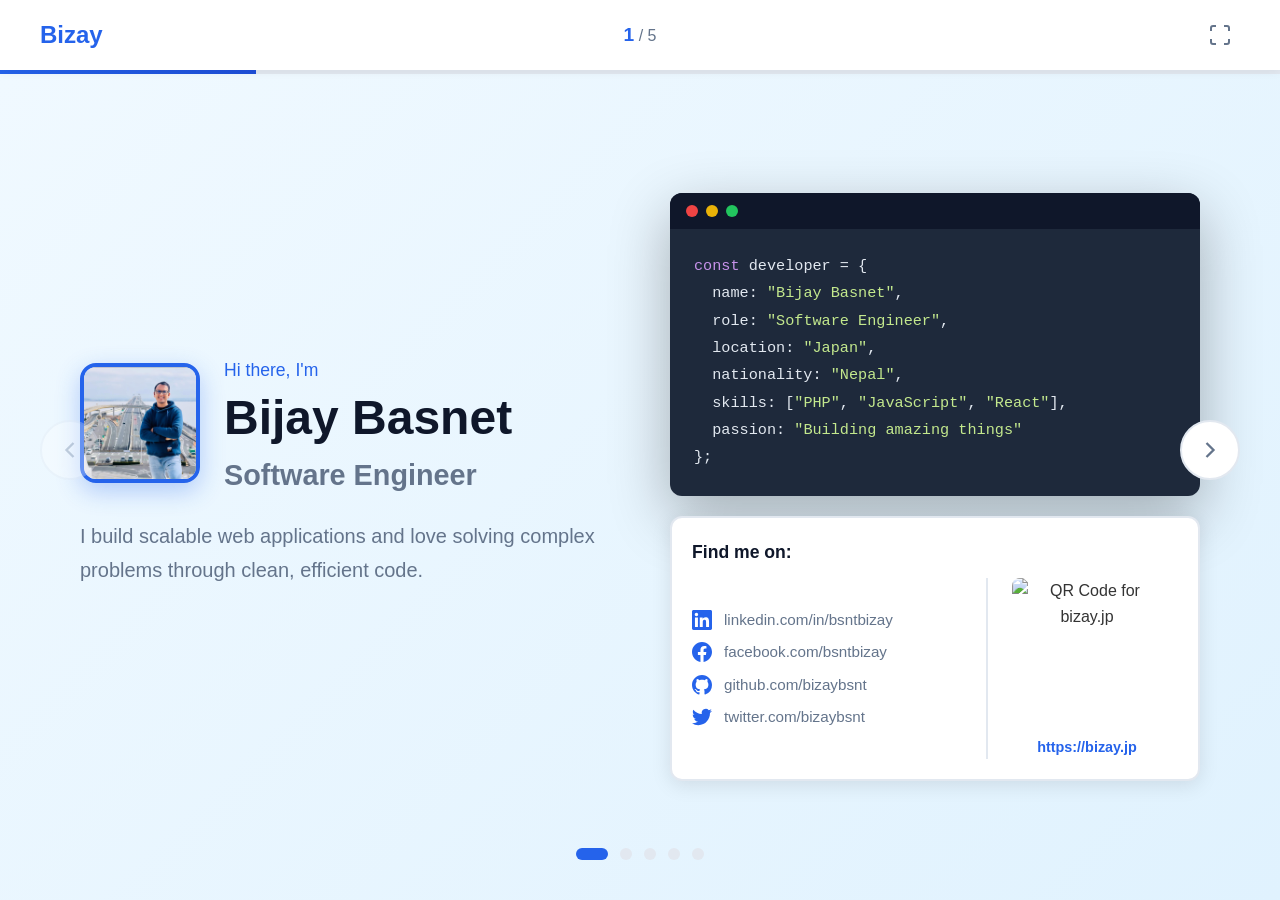
==== presentation/index.html @ 8e2ad5e4 "presentation template added" ====
<!DOCTYPE html>
<html lang="en">
<head>
    <meta charset="UTF-8">
    <meta name="viewport" content="width=device-width, initial-scale=1.0">
    <title>Presentation - Bijay Basnet</title>
    <link rel="stylesheet" href="css/style.css">
</head>
<body>
    <div id="particles-js"></div>
    <!-- Navigation Controls -->
    <nav class="presentation-nav">
        <div class="nav-left">
            <span class="logo">Bizay</span>
        </div>
        <div class="nav-center">
            <div class="slide-counter">
                <span class="current-slide">1</span> / <span class="total-slides">5</span>
            </div>
        </div>
        <div class="nav-right">
            <button class="fullscreen-btn" aria-label="Toggle Fullscreen">
                <svg viewBox="0 0 24 24" fill="none" stroke="currentColor" stroke-width="2">
                    <path d="M8 3H5a2 2 0 0 0-2 2v3m18 0V5a2 2 0 0 0-2-2h-3m0 18h3a2 2 0 0 0 2-2v-3M3 16v3a2 2 0 0 0 2 2h3"/>
                </svg>
            </button>
        </div>
    </nav>

    <!-- Progress Bar -->
    <div class="progress-bar">
        <div class="progress-fill"></div>
    </div>

    <!-- Slides Container -->
    <div class="slides-container">
        <!-- Slide 1 - Hero -->
        <section class="slide slide-hero active" data-slide="1">
            <div class="hero-slide-container">
                <div class="hero-text">
                    <div class="hero-content-wrapper">
                        <div class="profile-photo">
                            <img src="assets/profile.jpg" alt="Bijay Basnet" onerror="this.style.display='none'">
                        </div>
                        <div class="hero-text-content">
                            <p class="hello">Hi there, I'm</p>
                            <h1 class="name">Bijay Basnet</h1>
                            <h2 class="title">Software Engineer</h2>
                        </div>
                    </div>
                    <p class="description">
                        I build scalable web applications and love solving complex problems through clean, efficient code.
                    </p>
                </div>
                <div class="hero-visual">
                    <div class="code-window">
                        <div class="window-header">
                            <span class="dot red"></span>
                            <span class="dot yellow"></span>
                            <span class="dot green"></span>
                        </div>
                        <div class="code-content">
                            <pre><code><span class="keyword">const</span> developer = {
  name: <span class="string">"Bijay Basnet"</span>,
  role: <span class="string">"Software Engineer"</span>,
  location: <span class="string">"Japan"</span>,
  nationality: <span class="string">"Nepal"</span>,
  skills: [<span class="string">"PHP"</span>, <span class="string">"JavaScript"</span>, <span class="string">"React"</span>],
  passion: <span class="string">"Building amazing things"</span>
};</code></pre>
                        </div>
                    </div>
                    <div class="social-info">
                        <p class="social-info-label">Find me on:</p>
                        <div class="social-content">
                            <div class="social-urls">
                                <div class="social-url-item">
                                    <svg class="social-icon" viewBox="0 0 24 24" fill="currentColor">
                                        <path d="M20.447 20.452h-3.554v-5.569c0-1.328-.027-3.037-1.852-3.037-1.853 0-2.136 1.445-2.136 2.939v5.667H9.351V9h3.414v1.561h.046c.477-.9 1.637-1.85 3.37-1.85 3.601 0 4.267 2.37 4.267 5.455v6.286zM5.337 7.433c-1.144 0-2.063-.926-2.063-2.065 0-1.138.92-2.063 2.063-2.063 1.14 0 2.064.925 2.064 2.063 0 1.139-.925 2.065-2.064 2.065zm1.782 13.019H3.555V9h3.564v11.452zM22.225 0H1.771C.792 0 0 .774 0 1.729v20.542C0 23.227.792 24 1.771 24h20.451C23.2 24 24 23.227 24 22.271V1.729C24 .774 23.2 0 22.222 0h.003z"/>
                                    </svg>
                                    <span>linkedin.com/in/bsntbizay</span>
                                </div>
                                <div class="social-url-item">
                                    <svg class="social-icon" viewBox="0 0 24 24" fill="currentColor">
                                        <path d="M24 12.073c0-6.627-5.373-12-12-12s-12 5.373-12 12c0 5.99 4.388 10.954 10.125 11.854v-8.385H7.078v-3.47h3.047V9.43c0-3.007 1.792-4.669 4.533-4.669 1.312 0 2.686.235 2.686.235v2.953H15.83c-1.491 0-1.956.925-1.956 1.874v2.25h3.328l-.532 3.47h-2.796v8.385C19.612 23.027 24 18.062 24 12.073z"/>
                                    </svg>
                                    <span>facebook.com/bsntbizay</span>
                                </div>
                                <div class="social-url-item">
                                    <svg class="social-icon" viewBox="0 0 24 24" fill="currentColor">
                                        <path d="M12 0C5.37 0 0 5.37 0 12c0 5.31 3.435 9.795 8.205 11.385.6.105.825-.255.825-.57 0-.285-.015-1.23-.015-2.235-3.015.555-3.795-.735-4.035-1.41-.135-.345-.72-1.41-1.23-1.695-.42-.225-1.02-.78-.015-.795.945-.015 1.62.87 1.845 1.23 1.08 1.815 2.805 1.305 3.495.99.105-.78.42-1.305.765-1.605-2.67-.3-5.46-1.335-5.46-5.925 0-1.305.465-2.385 1.23-3.225-.12-.3-.54-1.53.12-3.18 0 0 1.005-.315 3.3 1.23.96-.27 1.98-.405 3-.405s2.04.135 3 .405c2.295-1.56 3.3-1.23 3.3-1.23.66 1.65.24 2.88.12 3.18.765.84 1.23 1.905 1.23 3.225 0 4.605-2.805 5.625-5.475 5.925.435.375.81 1.095.81 2.22 0 1.605-.015 2.895-.015 3.3 0 .315.225.69.825.57A12.02 12.02 0 0024 12c0-6.63-5.37-12-12-12z"/>
                                    </svg>
                                    <span>github.com/bizaybsnt</span>
                                </div>
                                <div class="social-url-item">
                                    <svg class="social-icon" viewBox="0 0 24 24" fill="currentColor">
                                        <path d="M23.953 4.57a10 10 0 01-2.825.775 4.958 4.958 0 002.163-2.723c-.951.555-2.005.959-3.127 1.184a4.92 4.92 0 00-8.384 4.482C7.69 8.095 4.067 6.13 1.64 3.162a4.822 4.822 0 00-.666 2.475c0 1.71.87 3.213 2.188 4.096a4.904 4.904 0 01-2.228-.616v.06a4.923 4.923 0 003.946 4.827 4.996 4.996 0 01-2.212.085 4.936 4.936 0 004.604 3.417 9.867 9.867 0 01-6.102 2.105c-.39 0-.779-.023-1.17-.067a13.995 13.995 0 007.557 2.209c9.053 0 13.998-7.496 13.998-13.985 0-.21 0-.42-.015-.63A9.935 9.935 0 0024 4.59z"/>
                                    </svg>
                                    <span>twitter.com/bizaybsnt</span>
                                </div>
                            </div>
                            <div class="qr-section">
                                <div class="qr-code">
                                    <img src="https://api.qrserver.com/v1/create-qr-code/?size=150x150&data=https://bizay.jp" alt="QR Code for bizay.jp">
                                </div>
                                <p class="qr-label">https://bizay.jp</p>
                            </div>
                        </div>
                    </div>
                </div>
            </div>
        </section>

        <!-- Slide 2 -->
        <section class="slide" data-slide="2">
            <div class="slide-content">
                <div class="slide-header">
                    <h2 class="slide-title">About Me</h2>
                    <p class="slide-subtitle">Professional Background</p>
                </div>
                <div class="slide-body">
                    <div class="two-column">
                        <div class="column">
                            <h3>Experience</h3>
                            <ul class="styled-list">
                                <li>Software Engineer at Rakuten, Tokyo</li>
                                <li>Previously at Ritaworks, Japan</li>
                                <li>Started career at YoungInnovations, Nepal</li>
                            </ul>
                        </div>
                        <div class="column">
                            <h3>Expertise</h3>
                            <ul class="styled-list">
                                <li>Full-stack Web Development</li>
                                <li>Modern JavaScript & TypeScript</li>
                                <li>React, Next.js, Vue.js</li>
                                <li>PHP, Laravel, Node.js</li>
                            </ul>
                        </div>
                    </div>
                </div>
            </div>
        </section>

        <!-- Slide 3 -->
        <section class="slide" data-slide="3">
            <div class="slide-content">
                <div class="slide-header">
                    <h2 class="slide-title">Technical Skills</h2>
                    <p class="slide-subtitle">Technologies & Tools</p>
                </div>
                <div class="slide-body">
                    <div class="skills-showcase">
                        <div class="skill-group">
                            <h4>Frontend</h4>
                            <div class="tag-group">
                                <span class="tag">JavaScript</span>
                                <span class="tag">TypeScript</span>
                                <span class="tag">React</span>
                                <span class="tag">Vue.js</span>
                                <span class="tag">Next.js</span>
                            </div>
                        </div>
                        <div class="skill-group">
                            <h4>Backend</h4>
                            <div class="tag-group">
                                <span class="tag">PHP</span>
                                <span class="tag">Laravel</span>
                                <span class="tag">Node.js</span>
                                <span class="tag">Express</span>
                            </div>
                        </div>
                        <div class="skill-group">
                            <h4>Database & Tools</h4>
                            <div class="tag-group">
                                <span class="tag">PostgreSQL</span>
                                <span class="tag">MongoDB</span>
                                <span class="tag">Redis</span>
                                <span class="tag">Docker</span>
                                <span class="tag">AWS</span>
                            </div>
                        </div>
                    </div>
                </div>
            </div>
        </section>

        <!-- Slide 4 -->
        <section class="slide" data-slide="4">
            <div class="slide-content">
                <div class="slide-header">
                    <h2 class="slide-title">Key Projects</h2>
                    <p class="slide-subtitle">Notable Work & Achievements</p>
                </div>
                <div class="slide-body">
                    <div class="project-cards">
                        <div class="project-card">
                            <div class="project-icon">💼</div>
                            <h3>Enterprise Solutions</h3>
                            <p>Built scalable web applications for enterprise clients at Rakuten</p>
                        </div>
                        <div class="project-card">
                            <div class="project-icon">🌐</div>
                            <h3>Web Development</h3>
                            <p>Developed modern, responsive websites using latest technologies</p>
                        </div>
                        <div class="project-card">
                            <div class="project-icon">⚡</div>
                            <h3>Performance Optimization</h3>
                            <p>Improved application performance and user experience</p>
                        </div>
                    </div>
                </div>
            </div>
        </section>

        <!-- Slide 5 -->
        <section class="slide" data-slide="5">
            <div class="slide-content">
                <div class="slide-header">
                    <h2 class="slide-title">Thank You!</h2>
                    <p class="slide-subtitle">Connect with me</p>
                </div>
                <div class="slide-body">
                    <div class="final-contact">
                        <div class="final-qr-container">
                            <div class="final-qr-code">
                                <img src="https://api.qrserver.com/v1/create-qr-code/?size=200x200&data=https://bizay.jp" alt="QR Code for bizay.jp">
                            </div>
                            <p class="final-website-url">https://bizay.jp</p>
                        </div>
                    </div>
                </div>
            </div>
        </section>
    </div>

    <!-- Navigation Buttons -->
    <button class="nav-button prev-button" aria-label="Previous Slide">
        <svg viewBox="0 0 24 24" fill="none" stroke="currentColor" stroke-width="2">
            <path d="M15 18l-6-6 6-6"/>
        </svg>
    </button>
    <button class="nav-button next-button" aria-label="Next Slide">
        <svg viewBox="0 0 24 24" fill="none" stroke="currentColor" stroke-width="2">
            <path d="M9 18l6-6-6-6"/>
        </svg>
    </button>

    <!-- Slide Indicators -->
    <div class="slide-indicators">
        <button class="indicator active" data-slide="1"></button>
        <button class="indicator" data-slide="2"></button>
        <button class="indicator" data-slide="3"></button>
        <button class="indicator" data-slide="4"></button>
        <button class="indicator" data-slide="5"></button>
    </div>

    <script src="https://cdn.jsdelivr.net/npm/particles.js@2.0.0/particles.min.js"></script>
    <script src="js/presentation.js"></script>
</body>
</html>
---- presentation/css/style.css ----
* {
    margin: 0;
    padding: 0;
    box-sizing: border-box;
}

:root {
    --primary-color: #2563eb;
    --primary-dark: #1d4ed8;
    --secondary-color: #0f172a;
    --text-color: #333;
    --text-light: #64748b;
    --bg-light: #f8fafc;
    --border-color: #e2e8f0;
    --success-color: #22c55e;
    --danger-color: #ef4444;
}

body {
    font-family: 'Inter', -apple-system, BlinkMacSystemFont, 'Segoe UI', Roboto, sans-serif;
    line-height: 1.6;
    color: var(--text-color);
    background: #ffffff;
    overflow: hidden;
    position: relative;
}

#particles-js {
    position: fixed;
    width: 100%;
    height: 100%;
    top: 0;
    left: 0;
    z-index: 0;
    opacity: 0;
    transition: opacity 0.5s ease;
}

#particles-js.active {
    opacity: 0.7;
}

/* Navigation */
.presentation-nav {
    position: fixed;
    top: 0;
    left: 0;
    right: 0;
    height: 70px;
    background: rgba(255, 255, 255, 0.95);
    backdrop-filter: blur(10px);
    box-shadow: 0 2px 10px rgba(0, 0, 0, 0.05);
    z-index: 1000;
    display: flex;
    justify-content: space-between;
    align-items: center;
    padding: 0 40px;
}

.nav-left .logo {
    font-size: 1.5rem;
    font-weight: 700;
    color: var(--primary-color);
}

.nav-center {
    position: absolute;
    left: 50%;
    transform: translateX(-50%);
}

.slide-counter {
    font-size: 1rem;
    color: var(--text-light);
    font-weight: 500;
}

.current-slide {
    color: var(--primary-color);
    font-weight: 700;
    font-size: 1.2rem;
}

.nav-right {
    display: flex;
    gap: 16px;
}

.fullscreen-btn {
    background: none;
    border: none;
    color: var(--text-light);
    cursor: pointer;
    padding: 8px;
    border-radius: 6px;
    transition: all 0.3s ease;
    display: flex;
    align-items: center;
    justify-content: center;
}

.fullscreen-btn svg {
    width: 24px;
    height: 24px;
}

.fullscreen-btn:hover {
    background: var(--bg-light);
    color: var(--primary-color);
}

/* Progress Bar */
.progress-bar {
    position: fixed;
    top: 70px;
    left: 0;
    right: 0;
    height: 4px;
    background: var(--border-color);
    z-index: 999;
}

.progress-fill {
    height: 100%;
    background: linear-gradient(90deg, var(--primary-color), var(--primary-dark));
    width: 20%;
    transition: width 0.5s ease;
}

/* Slides Container */
.slides-container {
    position: relative;
    height: 100vh;
    padding-top: 74px;
}

.slide {
    position: absolute;
    top: 74px;
    left: 0;
    right: 0;
    bottom: 0;
    width: 100%;
    height: calc(100vh - 74px);
    opacity: 0;
    visibility: hidden;
    transition: opacity 0.5s ease, transform 0.5s ease;
    transform: translateX(100px);
    display: flex;
    align-items: center;
    justify-content: center;
    padding: 40px;
}

.slide.active {
    opacity: 1;
    visibility: visible;
    transform: translateX(0);
}

.slide.prev {
    transform: translateX(-100px);
}

.slide-content {
    max-width: 1000px;
    width: 100%;
}

.slide-header {
    text-align: center;
    margin-bottom: 60px;
}

.slide-title {
    font-size: 3.5rem;
    font-weight: 800;
    color: var(--secondary-color);
    margin-bottom: 16px;
    line-height: 1.2;
}

.slide-subtitle {
    font-size: 1.5rem;
    color: var(--text-light);
    font-weight: 500;
}

.slide-body {
    animation: slideIn 0.6s ease 0.2s both;
}

@keyframes slideIn {
    from {
        opacity: 0;
        transform: translateY(30px);
    }
    to {
        opacity: 1;
        transform: translateY(0);
    }
}

/* Slide 1 - Hero Section */
.slide-hero {
    background: linear-gradient(135deg, #f0f9ff 0%, #e0f2fe 100%);
    padding: 0 !important;
}

.hero-slide-container {
    max-width: 1200px;
    width: 100%;
    margin: 0 auto;
    padding: 0 40px;
    display: grid;
    grid-template-columns: 1fr 1fr;
    gap: 60px;
    align-items: center;
    min-height: calc(100vh - 74px);
}

.hero-content-wrapper {
    display: flex;
    align-items: center;
    gap: 24px;
    margin-bottom: 20px;
}

.profile-photo {
    flex-shrink: 0;
}

.profile-photo img {
    width: 120px;
    height: 120px;
    border-radius: 16px;
    object-fit: cover;
    border: 4px solid var(--primary-color);
    box-shadow: 0 8px 24px rgba(37, 99, 235, 0.3);
}

.hero-text-content {
    flex: 1;
}

.hello {
    font-size: 1.1rem;
    color: var(--primary-color);
    font-weight: 500;
    margin-bottom: 8px;
}

.name {
    font-size: 3rem;
    font-weight: 800;
    color: var(--secondary-color);
    margin-bottom: 8px;
    line-height: 1.1;
    white-space: nowrap;
}

.title {
    font-size: 1.8rem;
    font-weight: 700;
    color: var(--text-light);
    margin-bottom: 0;
}

.description {
    font-size: 1.25rem;
    color: var(--text-light);
    margin-bottom: 32px;
    line-height: 1.7;
}

.hero-visual .social-info {
    background: white;
    border-radius: 12px;
    padding: 20px;
    box-shadow: 0 4px 20px rgba(0, 0, 0, 0.1);
    border: 2px solid var(--border-color);
}

.social-info-label {
    font-size: 1.1rem;
    color: var(--secondary-color);
    font-weight: 600;
    margin-bottom: 12px;
}

.social-content {
    display: flex;
    align-items: center;
    gap: 4px;
}

.social-urls {
    display: flex;
    flex-direction: column;
    gap: 8px;
    flex: 1;
}

.social-url-item {
    display: flex;
    align-items: center;
    gap: 12px;
    font-size: 0.95rem;
    color: var(--text-light);
    font-weight: 500;
}

.social-icon {
    width: 20px;
    height: 20px;
    color: var(--primary-color);
    flex-shrink: 0;
}

.hero-visual {
    display: flex;
    flex-direction: column;
    gap: 20px;
}

/* Code Window */
.code-window {
    background: #1e293b;
    border-radius: 12px;
    overflow: hidden;
    box-shadow: 0 20px 60px rgba(0, 0, 0, 0.3);
}

.window-header {
    background: #0f172a;
    padding: 12px 16px;
    display: flex;
    gap: 8px;
}

.dot {
    width: 12px;
    height: 12px;
    border-radius: 50%;
}

.dot.red { background: #ef4444; }
.dot.yellow { background: #eab308; }
.dot.green { background: #22c55e; }

.code-content {
    padding: 24px;
    font-family: 'Monaco', 'Courier New', monospace;
    font-size: 0.95rem;
    line-height: 1.8;
    color: #e2e8f0;
}

.code-content .keyword {
    color: #c792ea;
}

.code-content .string {
    color: #c3e88d;
}

/* QR Code Section inside Social Info */
.qr-section {
    text-align: center;
    padding-left: 8px;
    border-left: 2px solid var(--border-color);
}

.qr-code {
    margin-left: 16px;
    margin-right: 16px;
    display: flex;
    justify-content: center;
    margin-bottom: 8px;
}

.qr-code img {
    width: 150px;
    height: 150px;
    border-radius: 8px;
}

.qr-label {
    font-size: 0.9rem;
    color: var(--primary-color);
    font-weight: 700;
}

/* Old Intro Styles (keeping for backward compatibility) */
.intro-content {
    text-align: center;
}

.profile-circle {
    width: 150px;
    height: 150px;
    border-radius: 50%;
    background: linear-gradient(135deg, #eff6ff 0%, #dbeafe 100%);
    display: flex;
    align-items: center;
    justify-content: center;
    margin: 0 auto 40px;
    border: 4px solid var(--primary-color);
    box-shadow: 0 10px 30px rgba(37, 99, 235, 0.2);
}

.profile-icon {
    font-size: 4rem;
}

.intro-text {
    font-size: 1.25rem;
    color: var(--text-light);
    max-width: 600px;
    margin: 0 auto;
}

/* Slide 2 - Two Column */
.two-column {
    display: grid;
    grid-template-columns: 1fr 1fr;
    gap: 60px;
}

.column h3 {
    font-size: 1.8rem;
    color: var(--secondary-color);
    margin-bottom: 24px;
    font-weight: 700;
}

.styled-list {
    list-style: none;
}

.styled-list li {
    font-size: 1.1rem;
    color: var(--text-light);
    margin-bottom: 16px;
    padding-left: 32px;
    position: relative;
}

.styled-list li::before {
    content: "→";
    position: absolute;
    left: 0;
    color: var(--primary-color);
    font-weight: 700;
    font-size: 1.3rem;
}

/* Slide 3 - Skills */
.skills-showcase {
    display: flex;
    flex-direction: column;
    gap: 40px;
}

.skill-group h4 {
    font-size: 1.4rem;
    color: var(--secondary-color);
    margin-bottom: 16px;
    font-weight: 700;
}

.tag-group {
    display: flex;
    flex-wrap: wrap;
    gap: 12px;
}

.tag {
    background: white;
    color: var(--text-color);
    padding: 12px 24px;
    border-radius: 8px;
    font-size: 1rem;
    font-weight: 600;
    border: 2px solid var(--border-color);
    transition: all 0.3s ease;
}

.tag:hover {
    border-color: var(--primary-color);
    color: var(--primary-color);
    transform: translateY(-2px);
    box-shadow: 0 4px 12px rgba(37, 99, 235, 0.2);
}

/* Slide 4 - Projects */
.project-cards {
    display: grid;
    grid-template-columns: repeat(3, 1fr);
    gap: 32px;
}

.project-card {
    background: white;
    border: 2px solid var(--border-color);
    border-radius: 16px;
    padding: 32px;
    text-align: center;
    transition: all 0.3s ease;
}

.project-card:hover {
    border-color: var(--primary-color);
    transform: translateY(-8px);
    box-shadow: 0 12px 40px rgba(37, 99, 235, 0.15);
}

.project-icon {
    font-size: 3rem;
    margin-bottom: 20px;
}

.project-card h3 {
    font-size: 1.4rem;
    color: var(--secondary-color);
    margin-bottom: 12px;
    font-weight: 700;
}

.project-card p {
    font-size: 1rem;
    color: var(--text-light);
    line-height: 1.6;
}

/* Slide 5 - Final Contact */
.final-contact {
    text-align: center;
    display: flex;
    justify-content: center;
    align-items: center;
}

.final-qr-container {
    display: flex;
    flex-direction: column;
    align-items: center;
    gap: 24px;
}

.final-qr-code {
    background: white;
    padding: 24px;
    border-radius: 16px;
    box-shadow: 0 8px 32px rgba(0, 0, 0, 0.12);
    border: 3px solid var(--primary-color);
}

.final-qr-code img {
    width: 200px;
    height: 200px;
    display: block;
    border-radius: 8px;
}

.final-website-url {
    font-size: 2rem;
    color: var(--primary-color);
    font-weight: 700;
    letter-spacing: 0.5px;
}

/* Navigation Buttons */
.nav-button {
    position: fixed;
    top: 50%;
    transform: translateY(-50%);
    width: 60px;
    height: 60px;
    background: white;
    border: 2px solid var(--border-color);
    border-radius: 50%;
    color: var(--text-light);
    cursor: pointer;
    display: flex;
    align-items: center;
    justify-content: center;
    transition: all 0.3s ease;
    z-index: 100;
}

.nav-button:hover {
    background: var(--primary-color);
    color: white;
    border-color: var(--primary-color);
    transform: translateY(-50%) scale(1.1);
    box-shadow: 0 8px 20px rgba(37, 99, 235, 0.3);
}

.nav-button:active {
    transform: translateY(-50%) scale(0.95);
}

.nav-button svg {
    width: 28px;
    height: 28px;
}

.prev-button {
    left: 40px;
}

.next-button {
    right: 40px;
}

.nav-button:disabled {
    opacity: 0.3;
    cursor: not-allowed;
    pointer-events: none;
}

/* Slide Indicators */
.slide-indicators {
    position: fixed;
    bottom: 40px;
    left: 50%;
    transform: translateX(-50%);
    display: flex;
    gap: 12px;
    z-index: 100;
}

.indicator {
    width: 12px;
    height: 12px;
    border-radius: 50%;
    background: var(--border-color);
    border: none;
    cursor: pointer;
    transition: all 0.3s ease;
    padding: 0;
}

.indicator:hover {
    background: var(--text-light);
    transform: scale(1.2);
}

.indicator.active {
    background: var(--primary-color);
    width: 32px;
    border-radius: 6px;
}

/* Responsive Design */
@media (max-width: 1024px) {
    .hero-slide-container {
        grid-template-columns: 1fr;
        gap: 40px;
        padding: 40px 20px;
    }

    .hero-visual {
        order: -1;
    }

    .name {
        font-size: 2.5rem;
    }

    .title {
        font-size: 1.5rem;
    }
}

@media (max-width: 768px) {
    .presentation-nav {
        padding: 0 20px;
    }

    .slide {
        padding: 20px;
    }

    .slide-title {
        font-size: 2.5rem;
    }

    .slide-subtitle {
        font-size: 1.2rem;
    }

    .hero-slide-container {
        padding: 20px;
    }

    .hero-content-wrapper {
        flex-direction: column;
        text-align: center;
        gap: 16px;
    }

    .profile-photo img {
        width: 100px;
        height: 100px;
    }

    .name {
        font-size: 2.2rem;
    }

    .title {
        font-size: 1.4rem;
    }

    .description {
        font-size: 1.1rem;
    }

    .hero-visual .social-info {
        padding: 16px;
    }

    .social-content {
        flex-direction: column;
        justify-content: flex-start;
        gap: 16px;
    }

    .social-urls {
        gap: 8px;
    }

    .social-url-item {
        font-size: 0.85rem;
    }

    .social-icon {
        width: 18px;
        height: 18px;
    }

    .code-content {
        font-size: 0.8rem;
        padding: 16px;
    }

    .qr-section {
        border-left: none;
        border-top: 2px solid var(--border-color);
        padding-left: 0;
        padding-top: 16px;
        margin-left: 0;
    }

    .qr-code img {
        width: 120px;
        height: 120px;
    }

    .two-column {
        grid-template-columns: 1fr;
        gap: 40px;
    }

    .project-cards {
        grid-template-columns: 1fr;
        gap: 24px;
    }

    .nav-button {
        width: 50px;
        height: 50px;
    }

    .prev-button {
        left: 20px;
    }

    .next-button {
        right: 20px;
    }

    .slide-indicators {
        bottom: 20px;
    }

    .final-qr-code {
        padding: 20px;
    }

    .final-qr-code img {
        width: 160px;
        height: 160px;
    }

    .final-website-url {
        font-size: 1.5rem;
    }

    .tag-group {
        justify-content: center;
    }
}

@media (max-width: 480px) {
    .slide-title {
        font-size: 2rem;
    }

    .slide-subtitle {
        font-size: 1rem;
    }

    .profile-circle {
        width: 120px;
        height: 120px;
    }

    .profile-icon {
        font-size: 3rem;
    }

    .styled-list li {
        font-size: 1rem;
    }

    .project-card {
        padding: 24px;
    }

    .final-qr-code {
        padding: 16px;
    }

    .final-qr-code img {
        width: 140px;
        height: 140px;
    }

    .final-website-url {
        font-size: 1.2rem;
    }

    .hero-visual .social-info {
        padding: 12px;
    }

    .social-content {
        flex-direction: column;
        justify-content: flex-start;
    }

    .social-url-item {
        font-size: 0.75rem;
    }

    .social-icon {
        width: 16px;
        height: 16px;
    }

    .qr-section {
        border-left: none;
        border-top: 2px solid var(--border-color);
        padding-left: 0;
        padding-top: 12px;
        margin-left: 0;
    }

    .qr-code img {
        width: 100px;
        height: 100px;
    }

    .qr-label {
        font-size: 0.75rem;
    }
}
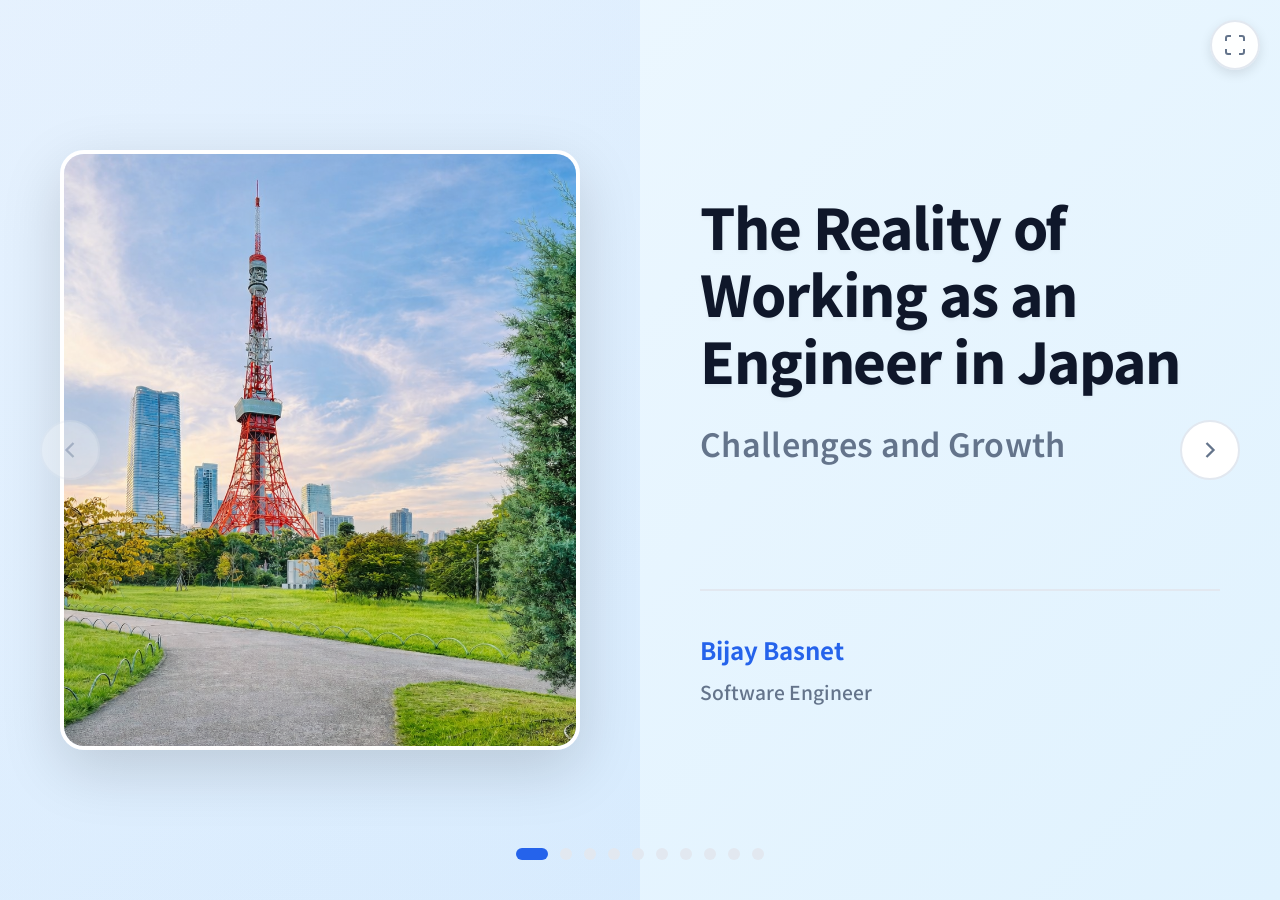
==== commit 48ca5299: "WIP" ====
--- a/presentation/index.html
+++ b/presentation/index.html
@@ -1,262 +1,639 @@
 <!DOCTYPE html>
 <html lang="en">
+
 <head>
     <meta charset="UTF-8">
     <meta name="viewport" content="width=device-width, initial-scale=1.0">
     <title>Presentation - Bijay Basnet</title>
+    <link rel="preconnect" href="https://fonts.googleapis.com">
+    <link rel="preconnect" href="https://fonts.gstatic.com" crossorigin>
+    <link href="https://fonts.googleapis.com/css2?family=Noto+Sans+JP:wght@400;500;700;800&display=swap"
+        rel="stylesheet">
     <link rel="stylesheet" href="css/style.css">
 </head>
+
 <body>
-    <div id="particles-js"></div>
-    <!-- Navigation Controls -->
-    <nav class="presentation-nav">
-        <div class="nav-left">
-            <span class="logo">Bizay</span>
-        </div>
-        <div class="nav-center">
-            <div class="slide-counter">
-                <span class="current-slide">1</span> / <span class="total-slides">5</span>
-            </div>
-        </div>
-        <div class="nav-right">
-            <button class="fullscreen-btn" aria-label="Toggle Fullscreen">
-                <svg viewBox="0 0 24 24" fill="none" stroke="currentColor" stroke-width="2">
-                    <path d="M8 3H5a2 2 0 0 0-2 2v3m18 0V5a2 2 0 0 0-2-2h-3m0 18h3a2 2 0 0 0 2-2v-3M3 16v3a2 2 0 0 0 2 2h3"/>
-                </svg>
-            </button>
-        </div>
-    </nav>
-
-    <!-- Progress Bar -->
-    <div class="progress-bar">
-        <div class="progress-fill"></div>
-    </div>
-
-    <!-- Slides Container -->
-    <div class="slides-container">
-        <!-- Slide 1 - Hero -->
-        <section class="slide slide-hero active" data-slide="1">
-            <div class="hero-slide-container">
-                <div class="hero-text">
-                    <div class="hero-content-wrapper">
-                        <div class="profile-photo">
-                            <img src="assets/profile.jpg" alt="Bijay Basnet" onerror="this.style.display='none'">
-                        </div>
-                        <div class="hero-text-content">
-                            <p class="hello">Hi there, I'm</p>
-                            <h1 class="name">Bijay Basnet</h1>
-                            <h2 class="title">Software Engineer</h2>
-                        </div>
-                    </div>
-                    <p class="description">
-                        I build scalable web applications and love solving complex problems through clean, efficient code.
-                    </p>
-                </div>
-                <div class="hero-visual">
-                    <div class="code-window">
-                        <div class="window-header">
-                            <span class="dot red"></span>
-                            <span class="dot yellow"></span>
-                            <span class="dot green"></span>
-                        </div>
-                        <div class="code-content">
-                            <pre><code><span class="keyword">const</span> developer = {
+    <div class="presentation-frame">
+        <!-- Japanese Pattern Background -->
+        <svg width="0" height="0" style="position: absolute;">
+            <defs>
+                <pattern id="seigaiha" patternUnits="userSpaceOnUse" width="100" height="50">
+                    <path d="M0 50 Q 25 25, 50 50 T 100 50" fill="none" stroke="rgba(37, 99, 235, 0.08)"
+                        stroke-width="1.5" />
+                    <path d="M0 50 Q 25 35, 50 50 T 100 50" fill="none" stroke="rgba(37, 99, 235, 0.06)"
+                        stroke-width="1" />
+                    <path d="M-25 50 Q 0 25, 25 50 T 75 50" fill="none" stroke="rgba(37, 99, 235, 0.08)"
+                        stroke-width="1.5" />
+                    <path d="M-25 50 Q 0 35, 25 50 T 75 50" fill="none" stroke="rgba(37, 99, 235, 0.06)"
+                        stroke-width="1" />
+                    <path d="M25 50 Q 50 25, 75 50 T 125 50" fill="none" stroke="rgba(37, 99, 235, 0.08)"
+                        stroke-width="1.5" />
+                    <path d="M25 50 Q 50 35, 75 50 T 125 50" fill="none" stroke="rgba(37, 99, 235, 0.06)"
+                        stroke-width="1" />
+                </pattern>
+            </defs>
+        </svg>
+        <div class="japanese-pattern-overlay"></div>
+
+        <div id="particles-js"></div>
+
+        <!-- Fullscreen Button -->
+        <button class="fullscreen-btn" aria-label="Toggle Fullscreen">
+            <svg viewBox="0 0 24 24" fill="none" stroke="currentColor" stroke-width="2">
+                <path
+                    d="M8 3H5a2 2 0 0 0-2 2v3m18 0V5a2 2 0 0 0-2-2h-3m0 18h3a2 2 0 0 0 2-2v-3M3 16v3a2 2 0 0 0 2 2h3" />
+            </svg>
+        </button>
+
+        <!-- Slides Container -->
+        <div class="slides-container">
+            <!-- Slide 1 - Title -->
+            <section class="slide slide-title-page active" data-slide="1">
+                <div class="title-split-layout">
+                    <div class="title-image-side">
+                        <div class="title-image-container">
+                            <img src="assets/hero.jpg" alt="Bijay Basnet">
+                        </div>
+                    </div>
+                    <div class="title-content-side">
+                        <h1 class="presentation-title">The Reality of Working as an Engineer in Japan</h1>
+                        <p class="presentation-subtitle">Challenges and Growth</p>
+                        <div class="presenter-info">
+                            <p class="presenter-name">Bijay Basnet</p>
+                            <p class="presenter-role">Software Engineer</p>
+                        </div>
+                    </div>
+                </div>
+            </section>
+
+            <!-- Slide 2 - About Me -->
+            <section class="slide slide-hero" data-slide="2">
+                <div class="hero-slide-container">
+                    <div class="hero-text">
+                        <div class="hero-content-wrapper">
+                            <div class="profile-photo">
+                                <img src="assets/profile.jpg" alt="Bijay Basnet" onerror="this.style.display='none'">
+                            </div>
+                            <div class="hero-text-content">
+                                <p class="hello">Hi there, I'm</p>
+                                <h1 class="name">Bijay Basnet</h1>
+                                <h2 class="title">Software Engineer</h2>
+                            </div>
+                        </div>
+                        <p class="description">
+                            Currently working as an Application Engineer at Rakuten Group Inc., Tokyo. I build scalable
+                            web applications and love solving complex problems through clean, efficient code.
+                        </p>
+                    </div>
+                    <div class="hero-visual">
+                        <div class="code-window">
+                            <div class="window-header">
+                                <span class="dot red"></span>
+                                <span class="dot yellow"></span>
+                                <span class="dot green"></span>
+                            </div>
+                            <div class="code-content">
+                                <pre><code><span class="keyword">const</span> developer = {
   name: <span class="string">"Bijay Basnet"</span>,
   role: <span class="string">"Software Engineer"</span>,
+  company: <span class="string">"Rakuten Group Inc."</span>,
   location: <span class="string">"Japan"</span>,
   nationality: <span class="string">"Nepal"</span>,
   skills: [<span class="string">"PHP"</span>, <span class="string">"JavaScript"</span>, <span class="string">"React"</span>],
   passion: <span class="string">"Building amazing things"</span>
 };</code></pre>
-                        </div>
-                    </div>
-                    <div class="social-info">
-                        <p class="social-info-label">Find me on:</p>
-                        <div class="social-content">
-                            <div class="social-urls">
-                                <div class="social-url-item">
-                                    <svg class="social-icon" viewBox="0 0 24 24" fill="currentColor">
-                                        <path d="M20.447 20.452h-3.554v-5.569c0-1.328-.027-3.037-1.852-3.037-1.853 0-2.136 1.445-2.136 2.939v5.667H9.351V9h3.414v1.561h.046c.477-.9 1.637-1.85 3.37-1.85 3.601 0 4.267 2.37 4.267 5.455v6.286zM5.337 7.433c-1.144 0-2.063-.926-2.063-2.065 0-1.138.92-2.063 2.063-2.063 1.14 0 2.064.925 2.064 2.063 0 1.139-.925 2.065-2.064 2.065zm1.782 13.019H3.555V9h3.564v11.452zM22.225 0H1.771C.792 0 0 .774 0 1.729v20.542C0 23.227.792 24 1.771 24h20.451C23.2 24 24 23.227 24 22.271V1.729C24 .774 23.2 0 22.222 0h.003z"/>
-                                    </svg>
-                                    <span>linkedin.com/in/bsntbizay</span>
-                                </div>
-                                <div class="social-url-item">
-                                    <svg class="social-icon" viewBox="0 0 24 24" fill="currentColor">
-                                        <path d="M24 12.073c0-6.627-5.373-12-12-12s-12 5.373-12 12c0 5.99 4.388 10.954 10.125 11.854v-8.385H7.078v-3.47h3.047V9.43c0-3.007 1.792-4.669 4.533-4.669 1.312 0 2.686.235 2.686.235v2.953H15.83c-1.491 0-1.956.925-1.956 1.874v2.25h3.328l-.532 3.47h-2.796v8.385C19.612 23.027 24 18.062 24 12.073z"/>
-                                    </svg>
-                                    <span>facebook.com/bsntbizay</span>
-                                </div>
-                                <div class="social-url-item">
-                                    <svg class="social-icon" viewBox="0 0 24 24" fill="currentColor">
-                                        <path d="M12 0C5.37 0 0 5.37 0 12c0 5.31 3.435 9.795 8.205 11.385.6.105.825-.255.825-.57 0-.285-.015-1.23-.015-2.235-3.015.555-3.795-.735-4.035-1.41-.135-.345-.72-1.41-1.23-1.695-.42-.225-1.02-.78-.015-.795.945-.015 1.62.87 1.845 1.23 1.08 1.815 2.805 1.305 3.495.99.105-.78.42-1.305.765-1.605-2.67-.3-5.46-1.335-5.46-5.925 0-1.305.465-2.385 1.23-3.225-.12-.3-.54-1.53.12-3.18 0 0 1.005-.315 3.3 1.23.96-.27 1.98-.405 3-.405s2.04.135 3 .405c2.295-1.56 3.3-1.23 3.3-1.23.66 1.65.24 2.88.12 3.18.765.84 1.23 1.905 1.23 3.225 0 4.605-2.805 5.625-5.475 5.925.435.375.81 1.095.81 2.22 0 1.605-.015 2.895-.015 3.3 0 .315.225.69.825.57A12.02 12.02 0 0024 12c0-6.63-5.37-12-12-12z"/>
-                                    </svg>
-                                    <span>github.com/bizaybsnt</span>
-                                </div>
-                                <div class="social-url-item">
-                                    <svg class="social-icon" viewBox="0 0 24 24" fill="currentColor">
-                                        <path d="M23.953 4.57a10 10 0 01-2.825.775 4.958 4.958 0 002.163-2.723c-.951.555-2.005.959-3.127 1.184a4.92 4.92 0 00-8.384 4.482C7.69 8.095 4.067 6.13 1.64 3.162a4.822 4.822 0 00-.666 2.475c0 1.71.87 3.213 2.188 4.096a4.904 4.904 0 01-2.228-.616v.06a4.923 4.923 0 003.946 4.827 4.996 4.996 0 01-2.212.085 4.936 4.936 0 004.604 3.417 9.867 9.867 0 01-6.102 2.105c-.39 0-.779-.023-1.17-.067a13.995 13.995 0 007.557 2.209c9.053 0 13.998-7.496 13.998-13.985 0-.21 0-.42-.015-.63A9.935 9.935 0 0024 4.59z"/>
-                                    </svg>
-                                    <span>twitter.com/bizaybsnt</span>
-                                </div>
-                            </div>
-                            <div class="qr-section">
-                                <div class="qr-code">
-                                    <img src="https://api.qrserver.com/v1/create-qr-code/?size=150x150&data=https://bizay.jp" alt="QR Code for bizay.jp">
-                                </div>
-                                <p class="qr-label">https://bizay.jp</p>
-                            </div>
-                        </div>
-                    </div>
-                </div>
-            </div>
-        </section>
-
-        <!-- Slide 2 -->
-        <section class="slide" data-slide="2">
-            <div class="slide-content">
-                <div class="slide-header">
-                    <h2 class="slide-title">About Me</h2>
-                    <p class="slide-subtitle">Professional Background</p>
-                </div>
-                <div class="slide-body">
-                    <div class="two-column">
-                        <div class="column">
-                            <h3>Experience</h3>
-                            <ul class="styled-list">
-                                <li>Software Engineer at Rakuten, Tokyo</li>
-                                <li>Previously at Ritaworks, Japan</li>
-                                <li>Started career at YoungInnovations, Nepal</li>
-                            </ul>
-                        </div>
-                        <div class="column">
-                            <h3>Expertise</h3>
-                            <ul class="styled-list">
-                                <li>Full-stack Web Development</li>
-                                <li>Modern JavaScript & TypeScript</li>
-                                <li>React, Next.js, Vue.js</li>
-                                <li>PHP, Laravel, Node.js</li>
-                            </ul>
-                        </div>
-                    </div>
-                </div>
-            </div>
-        </section>
-
-        <!-- Slide 3 -->
-        <section class="slide" data-slide="3">
-            <div class="slide-content">
-                <div class="slide-header">
-                    <h2 class="slide-title">Technical Skills</h2>
-                    <p class="slide-subtitle">Technologies & Tools</p>
-                </div>
-                <div class="slide-body">
-                    <div class="skills-showcase">
-                        <div class="skill-group">
-                            <h4>Frontend</h4>
-                            <div class="tag-group">
-                                <span class="tag">JavaScript</span>
-                                <span class="tag">TypeScript</span>
-                                <span class="tag">React</span>
-                                <span class="tag">Vue.js</span>
-                                <span class="tag">Next.js</span>
-                            </div>
-                        </div>
-                        <div class="skill-group">
-                            <h4>Backend</h4>
-                            <div class="tag-group">
-                                <span class="tag">PHP</span>
-                                <span class="tag">Laravel</span>
-                                <span class="tag">Node.js</span>
-                                <span class="tag">Express</span>
-                            </div>
-                        </div>
-                        <div class="skill-group">
-                            <h4>Database & Tools</h4>
-                            <div class="tag-group">
-                                <span class="tag">PostgreSQL</span>
-                                <span class="tag">MongoDB</span>
-                                <span class="tag">Redis</span>
-                                <span class="tag">Docker</span>
-                                <span class="tag">AWS</span>
-                            </div>
-                        </div>
-                    </div>
-                </div>
-            </div>
-        </section>
-
-        <!-- Slide 4 -->
-        <section class="slide" data-slide="4">
-            <div class="slide-content">
-                <div class="slide-header">
-                    <h2 class="slide-title">Key Projects</h2>
-                    <p class="slide-subtitle">Notable Work & Achievements</p>
-                </div>
-                <div class="slide-body">
-                    <div class="project-cards">
-                        <div class="project-card">
-                            <div class="project-icon">💼</div>
-                            <h3>Enterprise Solutions</h3>
-                            <p>Built scalable web applications for enterprise clients at Rakuten</p>
-                        </div>
-                        <div class="project-card">
-                            <div class="project-icon">🌐</div>
-                            <h3>Web Development</h3>
-                            <p>Developed modern, responsive websites using latest technologies</p>
-                        </div>
-                        <div class="project-card">
-                            <div class="project-icon">⚡</div>
-                            <h3>Performance Optimization</h3>
-                            <p>Improved application performance and user experience</p>
-                        </div>
-                    </div>
-                </div>
-            </div>
-        </section>
-
-        <!-- Slide 5 -->
-        <section class="slide" data-slide="5">
-            <div class="slide-content">
-                <div class="slide-header">
-                    <h2 class="slide-title">Thank You!</h2>
-                    <p class="slide-subtitle">Connect with me</p>
-                </div>
-                <div class="slide-body">
-                    <div class="final-contact">
-                        <div class="final-qr-container">
-                            <div class="final-qr-code">
-                                <img src="https://api.qrserver.com/v1/create-qr-code/?size=200x200&data=https://bizay.jp" alt="QR Code for bizay.jp">
-                            </div>
-                            <p class="final-website-url">https://bizay.jp</p>
-                        </div>
-                    </div>
-                </div>
-            </div>
-        </section>
-    </div>
-
-    <!-- Navigation Buttons -->
-    <button class="nav-button prev-button" aria-label="Previous Slide">
-        <svg viewBox="0 0 24 24" fill="none" stroke="currentColor" stroke-width="2">
-            <path d="M15 18l-6-6 6-6"/>
-        </svg>
-    </button>
-    <button class="nav-button next-button" aria-label="Next Slide">
-        <svg viewBox="0 0 24 24" fill="none" stroke="currentColor" stroke-width="2">
-            <path d="M9 18l6-6-6-6"/>
-        </svg>
-    </button>
-
-    <!-- Slide Indicators -->
-    <div class="slide-indicators">
-        <button class="indicator active" data-slide="1"></button>
-        <button class="indicator" data-slide="2"></button>
-        <button class="indicator" data-slide="3"></button>
-        <button class="indicator" data-slide="4"></button>
-        <button class="indicator" data-slide="5"></button>
+                            </div>
+                        </div>
+                        <div class="social-info">
+                            <p class="social-info-label">Find me on:</p>
+                            <div class="social-content">
+                                <div class="social-urls">
+                                    <div class="social-url-item">
+                                        <svg class="social-icon" viewBox="0 0 24 24" fill="currentColor">
+                                            <path
+                                                d="M20.447 20.452h-3.554v-5.569c0-1.328-.027-3.037-1.852-3.037-1.853 0-2.136 1.445-2.136 2.939v5.667H9.351V9h3.414v1.561h.046c.477-.9 1.637-1.85 3.37-1.85 3.601 0 4.267 2.37 4.267 5.455v6.286zM5.337 7.433c-1.144 0-2.063-.926-2.063-2.065 0-1.138.92-2.063 2.063-2.063 1.14 0 2.064.925 2.064 2.063 0 1.139-.925 2.065-2.064 2.065zm1.782 13.019H3.555V9h3.564v11.452zM22.225 0H1.771C.792 0 0 .774 0 1.729v20.542C0 23.227.792 24 1.771 24h20.451C23.2 24 24 23.227 24 22.271V1.729C24 .774 23.2 0 22.222 0h.003z" />
+                                        </svg>
+                                        <span>linkedin.com/in/bsntbizay</span>
+                                    </div>
+                                    <div class="social-url-item">
+                                        <svg class="social-icon" viewBox="0 0 24 24" fill="currentColor">
+                                            <path
+                                                d="M24 12.073c0-6.627-5.373-12-12-12s-12 5.373-12 12c0 5.99 4.388 10.954 10.125 11.854v-8.385H7.078v-3.47h3.047V9.43c0-3.007 1.792-4.669 4.533-4.669 1.312 0 2.686.235 2.686.235v2.953H15.83c-1.491 0-1.956.925-1.956 1.874v2.25h3.328l-.532 3.47h-2.796v8.385C19.612 23.027 24 18.062 24 12.073z" />
+                                        </svg>
+                                        <span>facebook.com/bsntbizay</span>
+                                    </div>
+                                    <div class="social-url-item">
+                                        <svg class="social-icon" viewBox="0 0 24 24" fill="currentColor">
+                                            <path
+                                                d="M12 0C5.37 0 0 5.37 0 12c0 5.31 3.435 9.795 8.205 11.385.6.105.825-.255.825-.57 0-.285-.015-1.23-.015-2.235-3.015.555-3.795-.735-4.035-1.41-.135-.345-.72-1.41-1.23-1.695-.42-.225-1.02-.78-.015-.795.945-.015 1.62.87 1.845 1.23 1.08 1.815 2.805 1.305 3.495.99.105-.78.42-1.305.765-1.605-2.67-.3-5.46-1.335-5.46-5.925 0-1.305.465-2.385 1.23-3.225-.12-.3-.54-1.53.12-3.18 0 0 1.005-.315 3.3 1.23.96-.27 1.98-.405 3-.405s2.04.135 3 .405c2.295-1.56 3.3-1.23 3.3-1.23.66 1.65.24 2.88.12 3.18.765.84 1.23 1.905 1.23 3.225 0 4.605-2.805 5.625-5.475 5.925.435.375.81 1.095.81 2.22 0 1.605-.015 2.895-.015 3.3 0 .315.225.69.825.57A12.02 12.02 0 0024 12c0-6.63-5.37-12-12-12z" />
+                                        </svg>
+                                        <span>github.com/bizaybsnt</span>
+                                    </div>
+                                    <div class="social-url-item">
+                                        <svg class="social-icon" viewBox="0 0 24 24" fill="currentColor">
+                                            <path
+                                                d="M23.953 4.57a10 10 0 01-2.825.775 4.958 4.958 0 002.163-2.723c-.951.555-2.005.959-3.127 1.184a4.92 4.92 0 00-8.384 4.482C7.69 8.095 4.067 6.13 1.64 3.162a4.822 4.822 0 00-.666 2.475c0 1.71.87 3.213 2.188 4.096a4.904 4.904 0 01-2.228-.616v.06a4.923 4.923 0 003.946 4.827 4.996 4.996 0 01-2.212.085 4.936 4.936 0 004.604 3.417 9.867 9.867 0 01-6.102 2.105c-.39 0-.779-.023-1.17-.067a13.995 13.995 0 007.557 2.209c9.053 0 13.998-7.496 13.998-13.985 0-.21 0-.42-.015-.63A9.935 9.935 0 0024 4.59z" />
+                                        </svg>
+                                        <span>twitter.com/bizaybsnt</span>
+                                    </div>
+                                </div>
+                                <div class="qr-section">
+                                    <div class="qr-code">
+                                        <img src="https://api.qrserver.com/v1/create-qr-code/?size=150x150&data=https://bizay.jp"
+                                            alt="QR Code for bizay.jp">
+                                    </div>
+                                    <p class="qr-label">https://bizay.jp</p>
+                                </div>
+                            </div>
+                        </div>
+                    </div>
+                </div>
+            </section>
+
+            <!-- Slide 3 - My Journey -->
+            <section class="slide slide-journey" data-slide="3">
+                <div class="slide-content journey-content">
+                    <div class="slide-header">
+                        <h2 class="slide-title">My Journey</h2>
+                        <p class="slide-subtitle">From Nepal to Japan</p>
+                    </div>
+                    <div class="slide-body">
+                        <div class="journey-steps">
+                            <!-- Step 1 -->
+                            <div class="step-card">
+                                <div class="step-icon">🇳🇵</div>
+                                <h3 class="step-title">Started Career in Nepal</h3>
+                                <div class="step-details">
+                                    <div class="detail-row">
+                                        <span class="detail-period">Sep 2017 - 2021</span>
+                                        <span class="detail-role">Software Engineer</span>
+                                        <span class="detail-company">YoungInnovations Pvt. Ltd</span>
+                                    </div>
+                                </div>
+                            </div>
+
+                            <div class="step-arrow">→</div>
+
+                            <!-- Step 2 -->
+                            <div class="step-card">
+                                <div class="step-icon">📚</div>
+                                <h3 class="step-title">Japanese Language and Business Culture</h3>
+                                <div class="step-details">
+                                    <div class="detail-row">
+                                        <span class="detail-period">Feb - Jun 2021</span>
+                                        <span class="detail-role">Student</span>
+                                        <span class="detail-company">TERAKOYA Academia,Inc.</span>
+                                    </div>
+                                </div>
+                            </div>
+
+                            <div class="step-arrow">→</div>
+
+                            <!-- Step 3 -->
+                            <div class="step-card highlight">
+                                <div class="step-icon">✈️</div>
+                                <h3 class="step-title">Moved to Japan</h3>
+                                <div class="step-year">2022</div>
+                            </div>
+
+                            <div class="step-arrow">→</div>
+
+                            <!-- Step 4 -->
+                            <div class="step-card active wide-card">
+                                <div class="step-icon">🇯🇵</div>
+                                <h3 class="step-title">Working in Japan</h3>
+                                <div class="step-details-horizontal">
+                                    <div class="detail-row">
+                                        <span class="detail-period">Jul 2021 - Aug 2022</span>
+                                        <span class="detail-role">Software Engineer</span>
+                                        <span class="detail-company">RITAWORKS Inc.</span>
+                                    </div>
+                                    <div class="detail-row">
+                                        <span class="detail-period">Sep 2022 - Present</span>
+                                        <span class="detail-role">Application Engineer</span>
+                                        <span class="detail-company">Rakuten Group Inc.</span>
+                                        <span class="current-tag">CURRENT</span>
+                                    </div>
+                                </div>
+                            </div>
+                        </div>
+                    </div>
+                </div>
+            </section>
+
+            <!-- Slide 4 - Challenges & Growth -->
+            <section class="slide slide-title-page" data-slide="4">
+                <div class="title-split-layout" style="padding: 2rem 4rem; align-items: center;">
+                    <div class="title-content-side"
+                        style="display: flex; flex-direction: column; justify-content: center; padding-right: 2rem;">
+                        <h1 class="presentation-title"
+                            style="font-size: 3.2rem; margin-bottom: 2.5rem; line-height: 1.2; text-align: left;">How I
+                            feel working as an Engineer in Japan.</h1>
+
+                        <div class="key-points" style="display: flex; flex-direction: column; gap: 1.5rem;">
+                            <div class="point-card"
+                                style="background: rgba(255, 255, 255, 0.9); padding: 1.5rem; border-radius: 16px; box-shadow: 0 10px 30px rgba(0,0,0,0.05); display: flex; align-items: center; gap: 1.5rem; border-left: 4px solid #3b82f6;">
+                                <div class="point-icon"
+                                    style="font-size: 2rem; background: #eff6ff; width: 50px; height: 50px; display: flex; align-items: center; justify-content: center; border-radius: 12px; flex-shrink: 0;">
+                                    💻</div>
+                                <div>
+                                    <h3 style="margin: 0 0 0.3rem 0; font-size: 1.2rem; color: #1e293b;">Strong Job
+                                        Security
+                                    </h3>
+                                    <p style="margin: 0; color: #64748b; font-size: 0.95rem;">Minimal layoffs and
+                                        investment in employees</p>
+                                </div>
+                            </div>
+                            <div class="point-card"
+                                style="background: rgba(255, 255, 255, 0.9); padding: 1.5rem; border-radius: 16px; box-shadow: 0 10px 30px rgba(0,0,0,0.05); display: flex; align-items: center; gap: 1.5rem; border-left: 4px solid #22c55e;">
+                                <div class="point-icon"
+                                    style="font-size: 2rem; background: #f0fdf4; width: 50px; height: 50px; display: flex; align-items: center; justify-content: center; border-radius: 12px; flex-shrink: 0;">
+                                    📈</div>
+                                <div>
+                                    <h3 style="margin: 0 0 0.3rem 0; font-size: 1.2rem; color: #1e293b;">Exposure to
+                                        Large-Scale Systems
+                                    </h3>
+                                    <p style="margin: 0; color: #64748b; font-size: 0.95rem;">Working on systems having
+                                        high volume of requests</p>
+                                </div>
+                            </div>
+                            <div class="point-card"
+                                style="background: rgba(255, 255, 255, 0.9); padding: 1.5rem; border-radius: 16px; box-shadow: 0 10px 30px rgba(0,0,0,0.05); display: flex; align-items: center; gap: 1.5rem; border-left: 4px solid #ef4444;">
+                                <div class="point-icon"
+                                    style="font-size: 2rem; background: #fef2f2; width: 50px; height: 50px; display: flex; align-items: center; justify-content: center; border-radius: 12px; flex-shrink: 0;">
+                                    💻</div>
+                                <div>
+                                    <h3 style="margin: 0 0 0.3rem 0; font-size: 1.2rem; color: #1e293b;">Continuous
+                                        Learning Culture</h3>
+                                    <p style="margin: 0; color: #64748b; font-size: 0.95rem;">Encouragement to learn new
+                                        technologies and skills with access to unlimited resources</p>
+                                </div>
+                            </div>
+                        </div>
+                    </div>
+                    <div class="title-image-side"
+                        style="display: flex; flex-direction: column; align-items: center; justify-content: center; position: relative;">
+                        <!-- Adjusted the decorative elements to fit nicely alongside the points -->
+                        <div class="title-image-container"
+                            style="width: 100%; max-width: 380px; margin: 0 auto 2rem auto; position: relative; z-index: 2;">
+                            <img src="assets/hero2.png"
+                                style="width: 100%; aspect-ratio: 1; object-fit: cover; border-radius: 30px; box-shadow: 0 25px 50px rgba(0,0,0,0.15); border: 8px solid white; transform: rotate(2deg);">
+                        </div>
+                    </div>
+                </div>
+            </section>
+
+            <!-- Slide 8 - AI Adoption Comparison -->
+            <section class="slide slide-ai-comparison" data-slide="5">
+                <div class="slide-content">
+                    <div class="slide-header">
+                        <h2 class="slide-title">AI Adoption: A Comparison</h2>
+                        <p class="slide-subtitle">Western vs Japanese Companies</p>
+                    </div>
+                    <div class="slide-body">
+                        <div class="comparison-container">
+                            <!-- Western Company -->
+                            <div class="comparison-side western-side">
+                                <div class="comparison-header">
+                                    <div class="comparison-flag">🌎</div>
+                                    <h3 class="comparison-title">Western Company</h3>
+                                    <p class="comparison-tagline">"Move Fast & Iterate"</p>
+                                </div>
+
+                                <div class="comparison-timeline">
+                                    <div class="timeline-item">
+                                        <div class="timeline-marker">1</div>
+                                        <div class="timeline-content">
+                                            <h4>Quick POC (1-2 weeks)</h4>
+                                            <p>Rapid prototype with minimal planning</p>
+                                        </div>
+                                    </div>
+                                    <div class="timeline-item">
+                                        <div class="timeline-marker">2</div>
+                                        <div class="timeline-content">
+                                            <h4>Fast Implementation (1 month)</h4>
+                                            <p>Deploy MVP to production quickly</p>
+                                        </div>
+                                    </div>
+                                    <div class="timeline-item">
+                                        <div class="timeline-marker">3</div>
+                                        <div class="timeline-content">
+                                            <h4>Iterate Based on Feedback</h4>
+                                            <p>Learn and improve in production</p>
+                                        </div>
+                                    </div>
+                                </div>
+
+                                <div class="approach-characteristics">
+                                    <div class="characteristic">⚡ Speed-focused</div>
+                                    <div class="characteristic">🎯 Risk-taking mindset</div>
+                                    <div class="characteristic">🔄 Continuous iteration</div>
+                                </div>
+                            </div>
+
+                            <!-- VS Divider -->
+                            <div class="vs-divider">
+                                <span class="vs-text">VS</span>
+                            </div>
+
+                            <!-- Japanese Company -->
+                            <div class="comparison-side japanese-side">
+                                <div class="comparison-header">
+                                    <div class="comparison-flag">🇯🇵</div>
+                                    <h3 class="comparison-title">Japanese Company</h3>
+                                    <p class="comparison-tagline">"Plan Thoroughly, Execute Perfectly"</p>
+                                </div>
+
+                                <div class="comparison-timeline">
+                                    <div class="timeline-item">
+                                        <div class="timeline-marker">1</div>
+                                        <div class="timeline-content">
+                                            <h4>Extensive Planning (2-3 months)</h4>
+                                            <p>Detailed research and stakeholder alignment</p>
+                                        </div>
+                                    </div>
+                                    <div class="timeline-item">
+                                        <div class="timeline-marker">2</div>
+                                        <div class="timeline-content">
+                                            <h4>Thorough Testing (2-3 months)</h4>
+                                            <p>Comprehensive QA and risk assessment</p>
+                                        </div>
+                                    </div>
+                                    <div class="timeline-item">
+                                        <div class="timeline-marker">3</div>
+                                        <div class="timeline-content">
+                                            <h4>Careful Rollout</h4>
+                                            <p>Phased deployment with monitoring</p>
+                                        </div>
+                                    </div>
+                                </div>
+
+                                <div class="approach-characteristics">
+                                    <div class="characteristic">🛡️ Quality-focused</div>
+                                    <div class="characteristic">⚖️ Risk-averse approach</div>
+                                    <div class="characteristic">📋 Detailed documentation</div>
+                                </div>
+                            </div>
+                        </div>
+                    </div>
+                </div>
+            </section>
+
+            <!-- Slide 9 - Challenges -->
+            <section class="slide slide-challenges" data-slide="6">
+                <div class="slide-content">
+                    <div class="slide-header">
+                        <h2 class="slide-title">Challenges as a Software Engineer</h2>
+                        <p class="slide-subtitle">Navigating the Japanese Tech Market</p>
+                    </div>
+                    <div class="slide-body">
+                        <div class="bento-grid">
+                            <div class="bento-card medium c-blue">
+                                <div class="bento-icon">🗣️</div>
+                                <div class="bento-content">
+                                    <h3 class="bento-title">The Language Barrier</h3>
+                                    <ul class="bento-list">
+                                        <li>Business-level Japanese (Keigo) is often required for meetings</li>
+                                        <li>Reading and writing complex technical documentation in Japanese</li>
+                                        <li>Communicating nuances that are lost in translation</li>
+                                        <li>Continuous daily effort to improve language proficiency alongside technical
+                                            skills</li>
+                                    </ul>
+                                </div>
+                            </div>
+                            <div class="bento-card medium c-red">
+                                <div class="bento-icon">🎎</div>
+                                <div class="bento-content">
+                                    <h3 class="bento-title">Cultural Differences</h3>
+                                    <ul class="bento-list">
+                                        <li><strong>Hou-Ren-Shou (報連相):</strong> The Japanese business mantra of Report
+                                            (Hokoku), Contact (Renraku), and Consult (Sodan). Essential for teamwork but
+                                            can feel micromanaged.</li>
+                                        <li><strong>High Context vs. Low Context:</strong> Japanese communication relies
+                                            heavily on reading the atmosphere (Kuuki wo yomu) and unspoken
+                                            understanding.</li>
+                                        <li>Navigating strict hierarchical structures and consensus-building (Nemawashi)
+                                            before decisions are made.</li>
+                                    </ul>
+                                </div>
+                            </div>
+                        </div>
+                    </div>
+                </div>
+            </section>
+
+            <!-- Slide 10 - Opportunities -->
+            <section class="slide slide-opportunities" data-slide="7">
+                <div class="slide-content">
+                    <div class="slide-header">
+                        <h2 class="slide-title">Career Opportunities in Japan</h2>
+                        <p class="slide-subtitle">Why It's Worth the Effort</p>
+                    </div>
+                    <div class="slide-body">
+                        <div class="bento-grid">
+                            <div class="bento-card medium c-green">
+                                <div class="bento-icon">📈</div>
+                                <div class="bento-content">
+                                    <h3 class="bento-title">High Demand for Tech Talent</h3>
+                                    <ul class="bento-list">
+                                        <li><strong>Severe IT Shortage:</strong> Japan is facing a massive shortage of
+                                            IT professionals, driving aggressive hiring.</li>
+                                        <li><strong>Global Expansion:</strong> Japanese companies like Rakuten are
+                                            expanding globally, increasing the need for English-speaking, diverse
+                                            talent.</li>
+                                        <li><strong>Competitive Edge:</strong> Bilingual engineers who understand both
+                                            the technology and the culture are highly valued.</li>
+                                    </ul>
+                                </div>
+                            </div>
+                            <div class="bento-card medium c-blue">
+                                <div class="bento-icon">🛡️</div>
+                                <div class="bento-content">
+                                    <h3 class="bento-title">Stability and Growth</h3>
+                                    <ul class="bento-list">
+                                        <li><strong>Job Security:</strong> Japanese companies prioritize long-term
+                                            employment and retention over rapid hiring and firing cycles.</li>
+                                        <li><strong>Skill Development:</strong> Strong corporate focus on training,
+                                            mentorship, and continuous learning.</li>
+                                        <li><strong>Quality Focus:</strong> Working in an environment that heavily
+                                            values precision and quality assurance.</li>
+                                    </ul>
+                                </div>
+                            </div>
+                        </div>
+                    </div>
+                </div>
+            </section>
+
+            <!-- Slide 8 - Why Community Matters -->
+            <section class="slide slide-community" data-slide="8">
+                <div class="slide-content">
+                    <div class="slide-header">
+                        <h2 class="slide-title">Why Building Connections is Necessary</h2>
+                        <p class="slide-subtitle">The Importance of Community in Japan</p>
+                    </div>
+                    <div class="slide-body">
+                        <div class="community-content" style="max-width: 1000px; margin: 0 auto;">
+                            <div class="bento-grid" style="display: grid; grid-template-columns: 1fr 1fr; gap: 2rem;">
+                                <div class="bento-card medium"
+                                    style="background: white; border-radius: 20px; padding: 2rem; box-shadow: 0 10px 30px rgba(0,0,0,0.05);">
+                                    <div class="bento-icon" style="font-size: 3rem; margin-bottom: 1rem;">🌐</div>
+                                    <h3 style="font-size: 1.5rem; color: #1e293b; margin-bottom: 1rem;">Network Building
+                                    </h3>
+                                    <p style="color: #64748b; font-size: 1.1rem; line-height: 1.6;">Connect with
+                                        engineers from diverse companies, breaking out of your immediate work bubble and
+                                        expanding your horizons.</p>
+                                </div>
+                                <div class="bento-card medium"
+                                    style="background: white; border-radius: 20px; padding: 2rem; box-shadow: 0 10px 30px rgba(0,0,0,0.05);">
+                                    <div class="bento-icon" style="font-size: 3rem; margin-bottom: 1rem;">💡</div>
+                                    <h3 style="font-size: 1.5rem; color: #1e293b; margin-bottom: 1rem;">Knowledge
+                                        Sharing</h3>
+                                    <p style="color: #64748b; font-size: 1.1rem; line-height: 1.6;">Stay updated on the
+                                        latest technologies and best practices from industry peers outside your company.
+                                    </p>
+                                </div>
+                                <div class="bento-card medium"
+                                    style="background: white; border-radius: 20px; padding: 2rem; box-shadow: 0 10px 30px rgba(0,0,0,0.05);">
+                                    <div class="bento-icon" style="font-size: 3rem; margin-bottom: 1rem;">🚀</div>
+                                    <h3 style="font-size: 1.5rem; color: #1e293b; margin-bottom: 1rem;">Career
+                                        Opportunities</h3>
+                                    <p style="color: #64748b; font-size: 1.1rem; line-height: 1.6;">Many hidden job
+                                        opportunities and partnerships come naturally through community connections and
+                                        trust.</p>
+                                </div>
+                                <div class="bento-card medium"
+                                    style="background: white; border-radius: 20px; padding: 2rem; box-shadow: 0 10px 30px rgba(0,0,0,0.05);">
+                                    <div class="bento-icon" style="font-size: 3rem; margin-bottom: 1rem;">🎯</div>
+                                    <h3 style="font-size: 1.5rem; color: #1e293b; margin-bottom: 1rem;">Integration
+                                        Support</h3>
+                                    <p style="color: #64748b; font-size: 1.1rem; line-height: 1.6;">Easier integration
+                                        into Japanese tech culture through shared experiences and mutual support.</p>
+                                </div>
+                            </div>
+                        </div>
+                    </div>
+                </div>
+            </section>
+
+            <!-- Slide 9 - My Involvement -->
+            <section class="slide slide-community" data-slide="9">
+                <div class="slide-content">
+                    <div class="slide-header">
+                        <h2 class="slide-title">My Engagement</h2>
+                        <p class="slide-subtitle">Technical Meetups, Hackathons & Community Events</p>
+                    </div>
+                    <div class="slide-body">
+                        <div class="connections-layout"
+                            style="display: grid; grid-template-columns: 1fr 1fr; gap: 3rem; align-items: start;">
+                            <!-- Left: Key Points -->
+                            <div class="connections-info" style="display: flex; flex-direction: column; gap: 1.5rem;">
+                                <div class="connection-card"
+                                    style="background: white; padding: 1.8rem; border-radius: 16px; border-left: 5px solid #3b82f6; box-shadow: 0 4px 15px rgba(0,0,0,0.05);">
+                                    <h3
+                                        style="margin-bottom: 0.5rem; color: #1e293b; display: flex; align-items: center; gap: 0.5rem; font-size: 1.3rem;">
+                                        🎤 PHPxTKY & Laravel Live</h3>
+                                    <p style="color: #64748b; margin: 0; font-size: 1.05rem;">Organizing monthly meetups
+                                        and large-scale tech conferences in Tokyo.</p>
+                                </div>
+                                <div class="connection-card"
+                                    style="background: white; padding: 1.8rem; border-radius: 16px; border-left: 5px solid #10b981; box-shadow: 0 4px 15px rgba(0,0,0,0.05);">
+                                    <h3
+                                        style="margin-bottom: 0.5rem; color: #1e293b; display: flex; align-items: center; gap: 0.5rem; font-size: 1.3rem;">
+                                        🤝 Nepal-Japan IT Forum</h3>
+                                    <p style="color: #64748b; margin: 0; font-size: 1.05rem;">Bridging tech communities,
+                                        providing mentorship and career guidance.</p>
+                                </div>
+                                <div class="connection-card"
+                                    style="background: white; padding: 1.8rem; border-radius: 16px; border-left: 5px solid #f59e0b; box-shadow: 0 4px 15px rgba(0,0,0,0.05);">
+                                    <h3
+                                        style="margin-bottom: 0.5rem; color: #1e293b; display: flex; align-items: center; gap: 0.5rem; font-size: 1.3rem;">
+                                        💻 Hackathons</h3>
+                                    <p style="color: #64748b; margin: 0; font-size: 1.05rem;">Participating in and
+                                        hosting hackathons to foster innovation and fast-paced prototyping.</p>
+                                </div>
+
+                                <div class="cta-section"
+                                    style="margin-top: 1rem; background: #f8fafc; padding: 1.5rem; border-radius: 16px; border: 2px dashed #cbd5e1; text-align: center;">
+                                    <h4 style="margin-bottom: 0.5rem; color: #1e293b; font-size: 1.2rem;">Want to Share
+                                        Your Knowledge?</h4>
+                                    <p style="color: #64748b; margin: 0;">We're always looking for speakers and
+                                        participants! Join our community and share your expertise.</p>
+                                </div>
+                            </div>
+
+                            <!-- Right: Photo Placeholder -->
+                            <div class="connections-visual"
+                                style="height: 100%; display: flex; flex-direction: column; justify-content: center;">
+                                <div class="photo-placeholder"
+                                    style="width: 100%; min-height: 480px; background: #f1f5f9; border-radius: 20px; border: 3px dashed #cbd5e1; display: flex; flex-direction: column; align-items: center; justify-content: center; position: relative; overflow: hidden; box-shadow: 0 10px 30px rgba(0,0,0,0.05); transition: all 0.3s ease;">
+                                    <span style="font-size: 4rem; margin-bottom: 1rem;">📸</span>
+                                    <span style="color: #64748b; font-weight: 600; font-size: 1.2rem;">Drop Community
+                                        Photo Here</span>
+                                    <span style="color: #94a3b8; font-size: 0.9rem; margin-top: 0.5rem;">Recommended
+                                        size: 800x600px</span>
+
+                                    <!-- Replace the src below and remove display: none to show image -->
+                                    <img src="assets/placeholder.jpg" alt="Community Event"
+                                        style="position: absolute; width: 100%; height: 100%; object-fit: cover; display: none;">
+                                </div>
+                            </div>
+                        </div>
+                    </div>
+                </div>
+            </section>
+
+            <!-- Slide 10 - Thank You -->
+            <section class="slide" data-slide="10">
+                <div class="slide-content">
+                    <div class="slide-header">
+                        <h2 class="slide-title">Thank You!</h2>
+                        <p class="slide-subtitle">Please Scan to connect with me.</p>
+                    </div>
+                    <div class="slide-body">
+                        <div class="final-contact">
+                            <div class="final-qr-container">
+                                <div class="final-qr-code">
+                                    <img src="https://api.qrserver.com/v1/create-qr-code/?size=200x200&data=https://bizay.jp"
+                                        alt="QR Code for bizay.jp">
+                                </div>
+                                <p class="final-website-url">https://bizay.jp</p>
+                            </div>
+                        </div>
+                    </div>
+                </div>
+            </section>
+        </div>
+
+        <!-- Navigation Buttons -->
+        <button class="nav-button prev-button" aria-label="Previous Slide">
+            <svg viewBox="0 0 24 24" fill="none" stroke="currentColor" stroke-width="2">
+                <path d="M15 18l-6-6 6-6" />
+            </svg>
+        </button>
+        <button class="nav-button next-button" aria-label="Next Slide">
+            <svg viewBox="0 0 24 24" fill="none" stroke="currentColor" stroke-width="2">
+                <path d="M9 18l6-6-6-6" />
+            </svg>
+        </button>
+
+        <!-- Slide Indicators -->
+        <div class="slide-indicators">
+            <button class="indicator active" data-slide="1"></button>
+            <button class="indicator" data-slide="2"></button>
+            <button class="indicator" data-slide="3"></button>
+            <button class="indicator" data-slide="4"></button>
+            <button class="indicator" data-slide="5"></button>
+            <button class="indicator" data-slide="6"></button>
+            <button class="indicator" data-slide="7"></button>
+            <button class="indicator" data-slide="8"></button>
+            <button class="indicator" data-slide="9"></button>
+            <button class="indicator" data-slide="10"></button>
+        </div>
     </div>
 
     <script src="https://cdn.jsdelivr.net/npm/particles.js@2.0.0/particles.min.js"></script>
     <script src="js/presentation.js"></script>
 </body>
-</html>
+
+</html>
--- a/presentation/css/style.css
+++ b/presentation/css/style.css
@@ -17,27 +17,111 @@
 }
 
 body {
-    font-family: 'Inter', -apple-system, BlinkMacSystemFont, 'Segoe UI', Roboto, sans-serif;
+    font-family: 'Noto Sans JP', 'Inter', -apple-system, BlinkMacSystemFont, 'Segoe UI', Roboto, sans-serif;
     line-height: 1.6;
     color: var(--text-color);
-    background: #ffffff;
+    background: #1a1a2e;
     overflow: hidden;
     position: relative;
+    display: flex;
+    align-items: center;
+    justify-content: center;
+    min-height: 100vh;
+}
+
+/* Presentation Frame Container */
+.presentation-frame {
+    width: 100%;
+    height: 100vh;
+    max-width: 1920px;
+    max-height: 1080px;
+    position: relative;
+    background: #ffffff;
+    box-shadow: 0 20px 60px rgba(0, 0, 0, 0.5);
+    margin: 0 auto;
+    overflow: hidden;
+}
+
+/* Only show frame on screens larger than HD */
+@media (min-width: 1921px) or (min-height: 1081px) {
+    .presentation-frame {
+        border-radius: 8px;
+    }
+}
+
+/* For smaller screens, use full viewport */
+@media (max-width: 1920px) and (max-height: 1080px) {
+    .presentation-frame {
+        max-width: 100%;
+        max-height: 100%;
+        box-shadow: none;
+    }
+
+    body {
+        background: #ffffff;
+    }
+}
+
+/* Fullscreen mode */
+.presentation-frame:fullscreen {
+    max-width: 100%;
+    max-height: 100%;
+    width: 100vw;
+    height: 100vh;
+    border-radius: 0;
+}
+
+.presentation-frame:-webkit-full-screen {
+    max-width: 100%;
+    max-height: 100%;
+    width: 100vw;
+    height: 100vh;
+    border-radius: 0;
+}
+
+.presentation-frame:-moz-full-screen {
+    max-width: 100%;
+    max-height: 100%;
+    width: 100vw;
+    height: 100vh;
+    border-radius: 0;
+}
+
+.presentation-frame:-ms-fullscreen {
+    max-width: 100%;
+    max-height: 100%;
+    width: 100vw;
+    height: 100vh;
+    border-radius: 0;
 }
 
 #particles-js {
-    position: fixed;
+    position: absolute;
     width: 100%;
     height: 100%;
     top: 0;
     left: 0;
-    z-index: 0;
+    z-index: 1;
     opacity: 0;
     transition: opacity 0.5s ease;
+    pointer-events: none;
 }
 
 #particles-js.active {
     opacity: 0.7;
+}
+
+/* Japanese Pattern Overlay */
+.japanese-pattern-overlay {
+    position: absolute;
+    top: 0;
+    left: 0;
+    width: 100%;
+    height: 100%;
+    background: url('data:image/svg+xml,<svg xmlns="http://www.w3.org/2000/svg" width="100" height="50"><path d="M0 50 Q 25 25, 50 50 T 100 50" fill="none" stroke="rgba(37, 99, 235, 0.08)" stroke-width="1.5"/><path d="M0 50 Q 25 35, 50 50 T 100 50" fill="none" stroke="rgba(37, 99, 235, 0.06)" stroke-width="1"/><path d="M-25 50 Q 0 25, 25 50 T 75 50" fill="none" stroke="rgba(37, 99, 235, 0.08)" stroke-width="1.5"/><path d="M-25 50 Q 0 35, 25 50 T 75 50" fill="none" stroke="rgba(37, 99, 235, 0.06)" stroke-width="1"/><path d="M25 50 Q 50 25, 75 50 T 125 50" fill="none" stroke="rgba(37, 99, 235, 0.08)" stroke-width="1.5"/><path d="M25 50 Q 50 35, 75 50 T 125 50" fill="none" stroke="rgba(37, 99, 235, 0.06)" stroke-width="1"/></svg>');
+    pointer-events: none;
+    z-index: 0;
+    opacity: 0.4;
 }
 
 /* Navigation */
@@ -52,51 +136,29 @@
     box-shadow: 0 2px 10px rgba(0, 0, 0, 0.05);
     z-index: 1000;
     display: flex;
-    justify-content: space-between;
     align-items: center;
     padding: 0 40px;
 }
 
-.nav-left .logo {
-    font-size: 1.5rem;
-    font-weight: 700;
-    color: var(--primary-color);
-}
-
-.nav-center {
+/* Fullscreen Button */
+.fullscreen-btn {
     position: absolute;
-    left: 50%;
-    transform: translateX(-50%);
-}
-
-.slide-counter {
-    font-size: 1rem;
-    color: var(--text-light);
-    font-weight: 500;
-}
-
-.current-slide {
-    color: var(--primary-color);
-    font-weight: 700;
-    font-size: 1.2rem;
-}
-
-.nav-right {
-    display: flex;
-    gap: 16px;
-}
-
-.fullscreen-btn {
-    background: none;
-    border: none;
+    top: 20px;
+    right: 20px;
+    width: 50px;
+    height: 50px;
+    background: rgba(255, 255, 255, 0.95);
+    backdrop-filter: blur(10px);
+    border: 2px solid var(--border-color);
+    border-radius: 50%;
     color: var(--text-light);
     cursor: pointer;
-    padding: 8px;
-    border-radius: 6px;
     transition: all 0.3s ease;
     display: flex;
     align-items: center;
     justify-content: center;
+    z-index: 1000;
+    box-shadow: 0 4px 12px rgba(0, 0, 0, 0.1);
 }
 
 .fullscreen-btn svg {
@@ -105,8 +167,11 @@
 }
 
 .fullscreen-btn:hover {
-    background: var(--bg-light);
-    color: var(--primary-color);
+    background: var(--primary-color);
+    color: white;
+    border-color: var(--primary-color);
+    transform: scale(1.1);
+    box-shadow: 0 6px 20px rgba(37, 99, 235, 0.3);
 }
 
 /* Progress Bar */
@@ -130,18 +195,19 @@
 /* Slides Container */
 .slides-container {
     position: relative;
-    height: 100vh;
-    padding-top: 74px;
+    min-height: 100%;
+    height: 100%;
+    width: 100%;
 }
 
 .slide {
     position: absolute;
-    top: 74px;
+    top: 0;
     left: 0;
     right: 0;
     bottom: 0;
     width: 100%;
-    height: calc(100vh - 74px);
+    height: 100%;
     opacity: 0;
     visibility: hidden;
     transition: opacity 0.5s ease, transform 0.5s ease;
@@ -150,6 +216,8 @@
     align-items: center;
     justify-content: center;
     padding: 40px;
+    background: linear-gradient(135deg, #f0f9ff 0%, #e0f2fe 100%);
+    overflow: hidden;
 }
 
 .slide.active {
@@ -165,11 +233,14 @@
 .slide-content {
     max-width: 1000px;
     width: 100%;
+    max-height: 100%;
+    overflow: hidden;
 }
 
 .slide-header {
     text-align: center;
-    margin-bottom: 60px;
+    margin-bottom: 40px;
+    flex-shrink: 0;
 }
 
 .slide-title {
@@ -178,12 +249,15 @@
     color: var(--secondary-color);
     margin-bottom: 16px;
     line-height: 1.2;
+    letter-spacing: -0.02em;
+    text-shadow: 0 2px 4px rgba(0, 0, 0, 0.05);
 }
 
 .slide-subtitle {
     font-size: 1.5rem;
     color: var(--text-light);
     font-weight: 500;
+    letter-spacing: 0.02em;
 }
 
 .slide-body {
@@ -201,22 +275,117 @@
     }
 }
 
-/* Slide 1 - Hero Section */
+/* Slide 1 - Title Slide */
+.slide-title-page {
+    background: linear-gradient(135deg, #f0f9ff 0%, #e0f2fe 100%) !important;
+    padding: 0 !important;
+    display: flex !important;
+    align-items: center;
+    justify-content: center;
+}
+
+.title-split-layout {
+    display: grid;
+    grid-template-columns: 1fr 1fr;
+    width: 100%;
+    height: 100%;
+    max-width: 1600px;
+    gap: 0;
+    animation: slideIn 0.6s ease 0.2s both;
+}
+
+.title-image-side {
+    position: relative;
+    overflow: hidden;
+    display: flex;
+    align-items: center;
+    justify-content: center;
+    padding: 60px;
+    background: linear-gradient(135deg, rgba(37, 99, 235, 0.05) 0%, rgba(59, 130, 246, 0.08) 100%);
+}
+
+.title-image-container {
+    width: 100%;
+    height: 100%;
+    max-width: 600px;
+    max-height: 600px;
+    border-radius: 24px;
+    overflow: hidden;
+    box-shadow: 0 20px 60px rgba(0, 0, 0, 0.15);
+    border: 4px solid white;
+    position: relative;
+}
+
+.title-image-container img {
+    width: 100%;
+    height: 100%;
+    object-fit: cover;
+    display: block;
+}
+
+.title-content-side {
+    display: flex;
+    flex-direction: column;
+    align-items: flex-start;
+    justify-content: center;
+    padding: 80px 60px;
+    text-align: left;
+}
+
+.title-content-side .presentation-title {
+    font-size: 3.5rem;
+    font-weight: 800;
+    color: var(--secondary-color);
+    line-height: 1.2;
+    margin-bottom: 24px;
+    letter-spacing: -0.02em;
+    text-shadow: 0 2px 4px rgba(0, 0, 0, 0.05);
+}
+
+.title-content-side .presentation-subtitle {
+    font-size: 2rem;
+    color: var(--text-light);
+    font-weight: 600;
+    margin-bottom: 60px;
+    letter-spacing: 0.01em;
+}
+
+.title-content-side .presenter-info {
+    margin-top: 60px;
+    padding-top: 40px;
+    border-top: 2px solid var(--border-color);
+    width: 100%;
+}
+
+.title-content-side .presenter-name {
+    font-size: 1.5rem;
+    color: var(--primary-color);
+    font-weight: 700;
+    margin-bottom: 8px;
+}
+
+.title-content-side .presenter-role {
+    font-size: 1.2rem;
+    color: var(--text-light);
+    font-weight: 500;
+}
+
+/* Slide 2 - Hero Section */
 .slide-hero {
-    background: linear-gradient(135deg, #f0f9ff 0%, #e0f2fe 100%);
-    padding: 0 !important;
+    background: linear-gradient(135deg, #f0f9ff 0%, #e0f2fe 100%) !important;
 }
 
 .hero-slide-container {
     max-width: 1200px;
     width: 100%;
-    margin: 0 auto;
-    padding: 0 40px;
+    padding: 40px;
     display: grid;
     grid-template-columns: 1fr 1fr;
     gap: 60px;
     align-items: center;
-    min-height: calc(100vh - 74px);
+    position: relative;
+    z-index: 2;
+    animation: slideIn 0.6s ease 0.2s both;
 }
 
 .hero-content-wrapper {
@@ -248,6 +417,7 @@
     color: var(--primary-color);
     font-weight: 500;
     margin-bottom: 8px;
+    letter-spacing: 0.05em;
 }
 
 .name {
@@ -257,12 +427,22 @@
     margin-bottom: 8px;
     line-height: 1.1;
     white-space: nowrap;
+    letter-spacing: -0.02em;
+    text-shadow: 0 2px 4px rgba(0, 0, 0, 0.05);
 }
 
 .title {
     font-size: 1.8rem;
     font-weight: 700;
     color: var(--text-light);
+    margin-bottom: 8px;
+    letter-spacing: 0.01em;
+}
+
+.company {
+    font-size: 1.2rem;
+    font-weight: 600;
+    color: var(--primary-color);
     margin-bottom: 0;
 }
 
@@ -420,125 +600,810 @@
     margin: 0 auto;
 }
 
-/* Slide 2 - Two Column */
-.two-column {
+/* Slide 3 - Journey Section */
+.slide-journey {
+    background: linear-gradient(135deg, #f0f9ff 0%, #e0f2fe 100%) !important;
+}
+
+.journey-content {
+    max-width: 1400px;
+    width: 100%;
+}
+
+.journey-steps {
+    display: flex;
+    align-items: center;
+    justify-content: center;
+    gap: 16px;
+    max-width: 1400px;
+    margin: 0 auto;
+    padding: 10px;
+    flex-wrap: nowrap;
+}
+
+.step-card {
+    background: white;
+    border-radius: 16px;
+    padding: 20px 16px;
+    flex: 1;
+    min-width: 0;
+    max-width: 220px;
+    min-height: 240px;
+    height: auto;
+    display: flex;
+    flex-direction: column;
+    box-shadow: 0 2px 12px rgba(0, 0, 0, 0.06);
+    transition: all 0.3s ease;
+    position: relative;
+    border: 2px solid #e2e8f0;
+}
+
+.step-card:hover {
+    transform: translateY(-8px);
+    box-shadow: 0 12px 40px rgba(0, 0, 0, 0.12);
+}
+
+.step-card.highlight {
+    background: linear-gradient(135deg, #fef2f2 0%, #fee2e2 100%);
+    border-color: #ef4444;
+}
+
+.step-card.active {
+    background: linear-gradient(135deg, #eff6ff 0%, #dbeafe 100%);
+    border-color: var(--primary-color);
+    box-shadow: 0 8px 30px rgba(37, 99, 235, 0.2);
+}
+
+.step-icon {
+    font-size: 2.2rem;
+    text-align: center;
+    margin: 6px 0 10px;
+}
+
+.step-title {
+    font-size: 1rem;
+    color: #0f172a;
+    font-weight: 700;
+    text-align: center;
+    margin-bottom: 14px;
+}
+
+.step-details {
+    display: flex;
+    flex-direction: column;
+    gap: 16px;
+    margin-top: auto;
+}
+
+.step-details-horizontal {
+    display: flex;
+    gap: 12px;
+    margin-top: auto;
+    justify-content: center;
+}
+
+.step-details-horizontal .detail-row {
+    flex: 1;
+}
+
+.wide-card {
+    flex: 2;
+    max-width: 450px;
+}
+
+.detail-row {
+    display: flex;
+    flex-direction: column;
+    gap: 5px;
+    padding: 10px;
+    background: #f8fafc;
+    border-radius: 8px;
+    border-left: 3px solid var(--primary-color);
+}
+
+.step-card:not(.active) .detail-row {
+    border-left-color: #cbd5e1;
+}
+
+.detail-period {
+    font-size: 0.75rem;
+    color: #64748b;
+    font-weight: 600;
+}
+
+.detail-role {
+    font-size: 0.88rem;
+    color: #0f172a;
+    font-weight: 700;
+}
+
+.detail-company {
+    font-size: 0.8rem;
+    color: var(--primary-color);
+    font-weight: 500;
+}
+
+.current-tag {
+    display: inline-block;
+    background: var(--primary-color);
+    color: white;
+    padding: 4px 10px;
+    border-radius: 12px;
+    font-size: 0.7rem;
+    font-weight: 700;
+    margin-top: 8px;
+    letter-spacing: 0.5px;
+}
+
+.step-year {
+    text-align: center;
+    font-size: 2rem;
+    font-weight: 700;
+    color: #ef4444;
+    margin-top: auto;
+}
+
+.step-arrow {
+    font-size: 1.5rem;
+    color: #cbd5e1;
+    font-weight: 300;
+    flex-shrink: 0;
+}
+
+/* Slide 4 - Tech Hiring Section */
+.slide-tech-hiring {
+    background: linear-gradient(135deg, #f0f9ff 0%, #e0f2fe 100%) !important;
+}
+
+.tech-insights {
     display: grid;
-    grid-template-columns: 1fr 1fr;
-    gap: 60px;
-}
-
-.column h3 {
-    font-size: 1.8rem;
+    grid-template-columns: repeat(3, 1fr);
+    gap: 24px;
+    max-width: 1300px;
+    margin: 0 auto;
+}
+
+.insight-card {
+    background: white;
+    border-radius: 16px;
+    padding: 28px 24px;
+    box-shadow: 0 4px 16px rgba(0, 0, 0, 0.08);
+    transition: all 0.3s ease;
+    border: 2px solid var(--border-color);
+    display: flex;
+    flex-direction: column;
+    min-height: 320px;
+    height: auto;
+}
+
+.insight-card:hover {
+    transform: translateY(-8px);
+    box-shadow: 0 12px 32px rgba(0, 0, 0, 0.12);
+}
+
+.insight-card.highlight-card {
+    background: linear-gradient(135deg, #eff6ff 0%, #dbeafe 100%);
+    border-color: var(--primary-color);
+    box-shadow: 0 8px 24px rgba(37, 99, 235, 0.15);
+}
+
+.insight-icon {
+    font-size: 3rem;
+    text-align: center;
+    margin-bottom: 16px;
+}
+
+.insight-title {
+    font-size: 1.25rem;
+    font-weight: 700;
     color: var(--secondary-color);
-    margin-bottom: 24px;
-    font-weight: 700;
-}
-
-.styled-list {
+    margin-bottom: 20px;
+    text-align: center;
+    line-height: 1.3;
+}
+
+.insight-content {
+    flex: 1;
+}
+
+.insight-list {
     list-style: none;
-}
-
-.styled-list li {
-    font-size: 1.1rem;
-    color: var(--text-light);
-    margin-bottom: 16px;
-    padding-left: 32px;
+    padding: 0;
+    margin: 0;
+}
+
+.insight-list li {
+    font-size: 0.95rem;
+    color: var(--text-color);
+    line-height: 1.7;
+    margin-bottom: 14px;
+    padding-left: 28px;
     position: relative;
 }
 
-.styled-list li::before {
-    content: "→";
+.insight-list li:before {
+    content: "✓";
     position: absolute;
     left: 0;
     color: var(--primary-color);
     font-weight: 700;
+    font-size: 1.1rem;
+}
+
+.insight-list li:last-child {
+    margin-bottom: 0;
+}
+
+/* Slide 5 - AI Adoption Comparison */
+.slide-ai-comparison {
+    background: linear-gradient(135deg, #f0f9ff 0%, #e0f2fe 100%) !important;
+}
+
+.slide-ai-comparison .slide-header {
+    margin-bottom: 25px;
+}
+
+.slide-ai-comparison .slide-title {
+    font-size: 2.8rem;
+    margin-bottom: 10px;
+}
+
+.slide-ai-comparison .slide-subtitle {
     font-size: 1.3rem;
 }
 
-/* Slide 3 - Skills */
-.skills-showcase {
+.comparison-container {
+    display: flex;
+    gap: 24px;
+    max-width: 1400px;
+    margin: 0 auto;
+    align-items: stretch;
+    position: relative;
+}
+
+.comparison-side {
+    flex: 1;
+    background: white;
+    border-radius: 16px;
+    padding: 20px 18px;
+    box-shadow: 0 6px 24px rgba(0, 0, 0, 0.08);
+    border: 2px solid var(--border-color);
     display: flex;
     flex-direction: column;
-    gap: 40px;
-}
-
-.skill-group h4 {
-    font-size: 1.4rem;
+    overflow: hidden;
+}
+
+.western-side {
+    border-top: 4px solid #10b981;
+}
+
+.japanese-side {
+    border-top: 4px solid #ef4444;
+}
+
+.comparison-header {
+    text-align: center;
+    margin-bottom: 18px;
+    padding-bottom: 14px;
+    border-bottom: 2px solid var(--border-color);
+    flex-shrink: 0;
+}
+
+.comparison-flag {
+    font-size: 2.5rem;
+    margin-bottom: 8px;
+}
+
+.comparison-title {
+    font-size: 1.25rem;
+    font-weight: 800;
     color: var(--secondary-color);
+    margin-bottom: 6px;
+    letter-spacing: -0.01em;
+}
+
+.comparison-tagline {
+    font-size: 0.85rem;
+    color: var(--text-light);
+    font-style: italic;
+    font-weight: 500;
+}
+
+.comparison-timeline {
+    flex: 1;
     margin-bottom: 16px;
+    overflow: hidden;
+}
+
+.timeline-item {
+    display: flex;
+    gap: 12px;
+    margin-bottom: 16px;
+    align-items: flex-start;
+}
+
+.timeline-item:last-child {
+    margin-bottom: 0;
+}
+
+.timeline-marker {
+    width: 32px;
+    height: 32px;
+    border-radius: 50%;
+    background: var(--primary-color);
+    color: white;
+    display: flex;
+    align-items: center;
+    justify-content: center;
     font-weight: 700;
-}
-
-.tag-group {
-    display: flex;
+    font-size: 0.9rem;
+    flex-shrink: 0;
+}
+
+.western-side .timeline-marker {
+    background: #10b981;
+}
+
+.japanese-side .timeline-marker {
+    background: #ef4444;
+}
+
+.timeline-content h4 {
+    font-size: 0.9rem;
+    font-weight: 700;
+    color: var(--secondary-color);
+    margin-bottom: 3px;
+    line-height: 1.2;
+}
+
+.timeline-content p {
+    font-size: 0.8rem;
+    color: var(--text-light);
+    line-height: 1.4;
+}
+
+.approach-characteristics {
+    display: flex;
+    flex-direction: column;
+    gap: 8px;
+    padding-top: 16px;
+    border-top: 2px solid var(--border-color);
+    flex-shrink: 0;
+}
+
+.characteristic {
+    font-size: 0.82rem;
+    color: var(--text-color);
+    font-weight: 600;
+    padding: 8px 12px;
+    background: var(--bg-light);
+    border-radius: 6px;
+    border-left: 3px solid var(--primary-color);
+}
+
+.western-side .characteristic {
+    border-left-color: #10b981;
+}
+
+.japanese-side .characteristic {
+    border-left-color: #ef4444;
+}
+
+.vs-divider {
+    display: flex;
+    align-items: center;
+    justify-content: center;
+    position: relative;
+}
+
+.vs-divider::before {
+    content: '';
+    position: absolute;
+    width: 2px;
+    height: 100%;
+    background: linear-gradient(180deg, transparent 0%, var(--border-color) 20%, var(--border-color) 80%, transparent 100%);
+}
+
+.vs-text {
+    background: var(--primary-color);
+    color: white;
+    width: 48px;
+    height: 48px;
+    border-radius: 50%;
+    display: flex;
+    align-items: center;
+    justify-content: center;
+    font-weight: 800;
+    font-size: 1.2rem;
+    z-index: 1;
+    box-shadow: 0 4px 12px rgba(37, 99, 235, 0.3);
+    letter-spacing: 0.05em;
+}
+
+/* Slide 6 - Challenges & Requirements */
+.slide-challenges {
+    background: linear-gradient(135deg, #f0f9ff 0%, #e0f2fe 100%) !important;
+}
+
+.challenges-grid {
+    display: grid;
+    grid-template-columns: 1fr 1fr;
+    gap: 32px;
+    max-width: 1400px;
+    margin: 0 auto;
+}
+
+.challenges-column {
+    background: white;
+    border-radius: 20px;
+    padding: 0;
+    box-shadow: 0 6px 24px rgba(0, 0, 0, 0.08);
+    border: 2px solid var(--border-color);
+    overflow: hidden;
+}
+
+.column-header {
+    padding: 24px 28px;
+    text-align: center;
+    border-bottom: 2px solid var(--border-color);
+}
+
+.challenge-header {
+    background: linear-gradient(135deg, #fef2f2 0%, #fee2e2 100%);
+    border-bottom-color: #fecaca;
+}
+
+.requirement-header {
+    background: linear-gradient(135deg, #f0fdf4 0%, #dcfce7 100%);
+    border-bottom-color: #bbf7d0;
+}
+
+.column-icon {
+    font-size: 3rem;
+    margin-bottom: 12px;
+}
+
+.column-header h3 {
+    font-size: 1.5rem;
+    font-weight: 800;
+    color: var(--secondary-color);
+    margin: 0;
+    letter-spacing: -0.01em;
+}
+
+.challenges-list {
+    padding: 28px;
+}
+
+.challenge-item,
+.requirement-item {
+    display: flex;
+    gap: 16px;
+    margin-bottom: 24px;
+    align-items: flex-start;
+}
+
+.challenge-item:last-child,
+.requirement-item:last-child {
+    margin-bottom: 0;
+}
+
+.item-number {
+    width: 36px;
+    height: 36px;
+    border-radius: 50%;
+    background: #ef4444;
+    color: white;
+    display: flex;
+    align-items: center;
+    justify-content: center;
+    font-weight: 700;
+    font-size: 0.95rem;
+    flex-shrink: 0;
+}
+
+.item-icon {
+    font-size: 2rem;
+    flex-shrink: 0;
+    width: 36px;
+    height: 36px;
+    display: flex;
+    align-items: center;
+    justify-content: center;
+}
+
+.item-content h4 {
+    font-size: 1rem;
+    font-weight: 700;
+    color: var(--secondary-color);
+    margin-bottom: 4px;
+    line-height: 1.3;
+}
+
+.item-content p {
+    font-size: 0.88rem;
+    color: var(--text-light);
+    line-height: 1.5;
+    margin: 0;
+}
+
+/* Slide 7 - Community & Networking */
+.slide-community {
+    background: linear-gradient(135deg, #f0f9ff 0%, #e0f2fe 100%) !important;
+    padding: 30px;
+}
+
+.slide-community .slide-header {
+    margin-bottom: 18px;
+}
+
+.slide-community .slide-title {
+    font-size: 2.4rem;
+    margin-bottom: 8px;
+}
+
+.slide-community .slide-subtitle {
+    font-size: 1.1rem;
+}
+
+.community-content {
+    display: grid;
+    grid-template-columns: 1fr 1fr;
+    gap: 20px;
+    max-width: 1400px;
+    margin: 0 auto;
+}
+
+.community-section {
+    background: white;
+    border-radius: 16px;
+    padding: 0;
+    box-shadow: 0 6px 24px rgba(0, 0, 0, 0.08);
+    border: 2px solid var(--border-color);
+    overflow: hidden;
+    display: flex;
+    flex-direction: column;
+    max-height: 100%;
+}
+
+.highlight-section {
+    background: linear-gradient(135deg, #eff6ff 0%, #dbeafe 100%);
+    border-color: var(--primary-color);
+}
+
+.community-header {
+    padding: 14px 20px;
+    text-align: center;
+    border-bottom: 2px solid var(--border-color);
+    background: white;
+    flex-shrink: 0;
+}
+
+.highlight-section .community-header {
+    background: linear-gradient(135deg, #dbeafe 0%, #bfdbfe 100%);
+}
+
+.community-icon {
+    font-size: 2rem;
+    margin-bottom: 6px;
+}
+
+.community-header h3 {
+    font-size: 1.15rem;
+    font-weight: 800;
+    color: var(--secondary-color);
+    margin: 0;
+    letter-spacing: -0.01em;
+}
+
+.community-points {
+    padding: 16px;
+    flex: 1;
+    overflow: hidden;
+}
+
+.point-item {
+    display: flex;
+    gap: 10px;
+    margin-bottom: 12px;
+    align-items: flex-start;
+}
+
+.point-item:last-child {
+    margin-bottom: 0;
+}
+
+.point-icon {
+    font-size: 1.5rem;
+    flex-shrink: 0;
+    width: 32px;
+    height: 32px;
+    display: flex;
+    align-items: center;
+    justify-content: center;
+}
+
+.point-text h4 {
+    font-size: 0.85rem;
+    font-weight: 700;
+    color: var(--secondary-color);
+    margin-bottom: 2px;
+    line-height: 1.2;
+}
+
+.point-text p {
+    font-size: 0.72rem;
+    color: var(--text-light);
+    line-height: 1.3;
+    margin: 0;
+}
+
+.involvement-cards {
+    padding: 16px;
+    display: flex;
+    flex-direction: column;
+    gap: 10px;
+    flex: 1;
+    overflow: hidden;
+}
+
+.involvement-card {
+    background: white;
+    border-radius: 10px;
+    padding: 12px;
+    border: 2px solid var(--primary-color);
+    box-shadow: 0 4px 16px rgba(37, 99, 235, 0.1);
+}
+
+.card-header {
+    display: flex;
+    align-items: center;
+    gap: 10px;
+    margin-bottom: 8px;
+    padding-bottom: 8px;
+    border-bottom: 2px solid var(--border-color);
+}
+
+.card-logo {
+    font-size: 3rem;
+    flex-shrink: 0;
+}
+
+.card-info {
+    flex: 1;
+}
+
+.card-info h4 {
+    font-size: 0.9rem;
+    font-weight: 800;
+    color: var(--secondary-color);
+    margin-bottom: 0;
+    line-height: 1.15;
+}
+
+.role-badge {
+    display: inline-block;
+    background: var(--primary-color);
+    color: white;
+    padding: 2px 6px;
+    border-radius: 20px;
+    font-size: 0.6rem;
+    font-weight: 700;
+    letter-spacing: 0.03em;
+    text-transform: uppercase;
+}
+
+.card-description p {
+    font-size: 0.7rem;
+    color: var(--text-light);
+    line-height: 1.25;
+    margin-bottom: 5px;
+}
+
+.card-features {
+    list-style: none;
+    padding: 0;
+    margin: 0;
+}
+
+.card-features li {
+    font-size: 0.65rem;
+    color: var(--text-color);
+    padding-left: 16px;
+    position: relative;
+    margin-bottom: 3px;
+    line-height: 1.2;
+}
+
+.card-features li:before {
+    content: "✓";
+    position: absolute;
+    left: 0;
+    color: var(--primary-color);
+    font-weight: 700;
+    font-size: 0.75rem;
+}
+
+.card-features li:last-child {
+    margin-bottom: 0;
+}
+
+.card-link,
+.card-links {
+    margin-top: 6px;
+    padding-top: 6px;
+    border-top: 2px solid var(--border-color);
+}
+
+.card-links {
+    display: flex;
+    gap: 5px;
     flex-wrap: wrap;
-    gap: 12px;
-}
-
-.tag {
+}
+
+.card-link a,
+.card-links a {
+    display: inline-flex;
+    align-items: center;
+    gap: 3px;
+    color: var(--primary-color);
+    text-decoration: none;
+    font-size: 0.68rem;
+    font-weight: 700;
+    padding: 4px 7px;
+    border-radius: 5px;
+    background: rgba(37, 99, 235, 0.05);
+    transition: all 0.3s ease;
+}
+
+.card-link a:hover,
+.card-links a:hover {
+    background: var(--primary-color);
+    color: white;
+    transform: translateX(4px);
+}
+
+.cta-section {
+    padding: 14px 20px;
+    text-align: center;
     background: white;
-    color: var(--text-color);
-    padding: 12px 24px;
-    border-radius: 8px;
-    font-size: 1rem;
-    font-weight: 600;
-    border: 2px solid var(--border-color);
-    transition: all 0.3s ease;
-}
-
-.tag:hover {
-    border-color: var(--primary-color);
-    color: var(--primary-color);
-    transform: translateY(-2px);
-    box-shadow: 0 4px 12px rgba(37, 99, 235, 0.2);
-}
-
-/* Slide 4 - Projects */
-.project-cards {
-    display: grid;
-    grid-template-columns: repeat(3, 1fr);
-    gap: 32px;
-}
-
-.project-card {
-    background: white;
-    border: 2px solid var(--border-color);
-    border-radius: 16px;
-    padding: 32px;
-    text-align: center;
-    transition: all 0.3s ease;
-}
-
-.project-card:hover {
-    border-color: var(--primary-color);
-    transform: translateY(-8px);
-    box-shadow: 0 12px 40px rgba(37, 99, 235, 0.15);
-}
-
-.project-icon {
-    font-size: 3rem;
-    margin-bottom: 20px;
-}
-
-.project-card h3 {
-    font-size: 1.4rem;
+    border-radius: 10px;
+    margin: 16px auto 0 auto;
+    max-width: 1400px;
+    border: 2px dashed var(--primary-color);
+    box-shadow: 0 4px 16px rgba(0, 0, 0, 0.08);
+}
+
+.cta-icon {
+    font-size: 1.6rem;
+    margin-bottom: 6px;
+}
+
+.cta-title {
+    font-size: 0.95rem;
+    font-weight: 800;
     color: var(--secondary-color);
-    margin-bottom: 12px;
-    font-weight: 700;
-}
-
-.project-card p {
-    font-size: 1rem;
+    margin-bottom: 4px;
+    line-height: 1.2;
+}
+
+.cta-text {
+    font-size: 0.75rem;
     color: var(--text-light);
-    line-height: 1.6;
-}
-
-/* Slide 5 - Final Contact */
+    line-height: 1.3;
+    margin: 0;
+    max-width: 500px;
+    margin: 0 auto;
+}
+
+/* Slide 8 - Final Contact */
 .final-contact {
     text-align: center;
     display: flex;
+    flex-direction: column;
     justify-content: center;
     align-items: center;
+    gap: 32px;
 }
 
 .final-qr-container {
@@ -572,7 +1437,7 @@
 
 /* Navigation Buttons */
 .nav-button {
-    position: fixed;
+    position: absolute;
     top: 50%;
     transform: translateY(-50%);
     width: 60px;
@@ -622,7 +1487,7 @@
 
 /* Slide Indicators */
 .slide-indicators {
-    position: fixed;
+    position: absolute;
     bottom: 40px;
     left: 50%;
     transform: translateX(-50%);
@@ -655,10 +1520,40 @@
 
 /* Responsive Design */
 @media (max-width: 1024px) {
+    .presentation-frame {
+        max-width: 100%;
+        max-height: 100%;
+        box-shadow: none;
+        border-radius: 0;
+    }
+
+    body {
+        background: #ffffff;
+    }
+
+    .slide {
+        padding: 25px 15px;
+        padding-top: 30px;
+        padding-bottom: 60px;
+    }
+
+    .slide-header {
+        margin-bottom: 25px;
+    }
+
+    .slide-title {
+        font-size: 2.5rem;
+        margin-bottom: 10px;
+    }
+
+    .slide-subtitle {
+        font-size: 1.2rem;
+    }
+
     .hero-slide-container {
         grid-template-columns: 1fr;
-        gap: 40px;
-        padding: 40px 20px;
+        gap: 25px;
+        padding: 20px 15px;
     }
 
     .hero-visual {
@@ -672,6 +1567,344 @@
     .title {
         font-size: 1.5rem;
     }
+
+    .journey-steps {
+        gap: 10px;
+        padding: 10px 5px;
+    }
+
+    .step-card {
+        max-width: 160px;
+        min-height: 180px;
+        height: auto;
+        padding: 12px 8px;
+    }
+
+    .step-icon {
+        font-size: 1.6rem;
+        margin: 4px 0 6px;
+    }
+
+    .step-title {
+        font-size: 0.8rem;
+        margin-bottom: 10px;
+    }
+
+    .detail-row {
+        padding: 6px;
+        gap: 3px;
+    }
+
+    .detail-role {
+        font-size: 0.7rem;
+    }
+
+    .detail-company {
+        font-size: 0.65rem;
+    }
+
+    .detail-period {
+        font-size: 0.6rem;
+    }
+
+    .current-tag {
+        font-size: 0.6rem;
+        padding: 3px 6px;
+    }
+
+    .step-year {
+        font-size: 1.5rem;
+    }
+
+    .tech-insights {
+        grid-template-columns: 1fr;
+        gap: 15px;
+        padding: 0 15px;
+    }
+
+    .insight-card {
+        min-height: auto;
+        padding: 20px 16px;
+    }
+
+    .insight-icon {
+        font-size: 2.2rem;
+        margin-bottom: 10px;
+    }
+
+    .insight-title {
+        font-size: 1.1rem;
+        margin-bottom: 15px;
+    }
+
+    .insight-list li {
+        font-size: 0.85rem;
+        margin-bottom: 10px;
+    }
+
+    .slide-ai-comparison .slide-title {
+        font-size: 2.2rem;
+    }
+
+    .slide-ai-comparison .slide-subtitle {
+        font-size: 1.1rem;
+    }
+
+    .slide-ai-comparison .slide-header {
+        margin-bottom: 20px;
+    }
+
+    .comparison-container {
+        gap: 16px;
+        padding: 0 15px;
+    }
+
+    .comparison-side {
+        padding: 16px 14px;
+    }
+
+    .comparison-header {
+        margin-bottom: 14px;
+        padding-bottom: 12px;
+    }
+
+    .comparison-flag {
+        font-size: 1.8rem;
+        margin-bottom: 6px;
+    }
+
+    .comparison-title {
+        font-size: 1.05rem;
+        margin-bottom: 4px;
+    }
+
+    .comparison-tagline {
+        font-size: 0.75rem;
+    }
+
+    .timeline-item {
+        margin-bottom: 12px;
+        gap: 10px;
+    }
+
+    .timeline-marker {
+        width: 28px;
+        height: 28px;
+        font-size: 0.8rem;
+    }
+
+    .timeline-content h4 {
+        font-size: 0.82rem;
+        margin-bottom: 2px;
+    }
+
+    .timeline-content p {
+        font-size: 0.72rem;
+    }
+
+    .vs-text {
+        width: 42px;
+        height: 42px;
+        font-size: 1.05rem;
+    }
+
+    .characteristic {
+        font-size: 0.72rem;
+        padding: 6px 8px;
+    }
+
+    .approach-characteristics {
+        gap: 6px;
+        padding-top: 12px;
+    }
+
+    .comparison-timeline {
+        margin-bottom: 12px;
+    }
+
+    .challenges-grid {
+        gap: 20px;
+        padding: 0 15px;
+    }
+
+    .column-header {
+        padding: 16px 20px;
+    }
+
+    .column-icon {
+        font-size: 2.2rem;
+        margin-bottom: 8px;
+    }
+
+    .column-header h3 {
+        font-size: 1.2rem;
+    }
+
+    .challenges-list {
+        padding: 18px;
+    }
+
+    .challenge-item,
+    .requirement-item {
+        margin-bottom: 16px;
+        gap: 12px;
+    }
+
+    .item-number,
+    .item-icon {
+        width: 30px;
+        height: 30px;
+    }
+
+    .item-number {
+        font-size: 0.85rem;
+    }
+
+    .item-icon {
+        font-size: 1.6rem;
+    }
+
+    .item-content h4 {
+        font-size: 0.9rem;
+    }
+
+    .item-content p {
+        font-size: 0.8rem;
+    }
+
+    .slide-community {
+        padding: 20px 15px;
+        padding-top: 25px;
+        padding-bottom: 55px;
+    }
+
+    .slide-community .slide-title {
+        font-size: 1.7rem;
+    }
+
+    .slide-community .slide-subtitle {
+        font-size: 0.9rem;
+    }
+
+    .slide-community .slide-header {
+        margin-bottom: 12px;
+    }
+
+    .community-content {
+        gap: 12px;
+        padding: 0 12px;
+    }
+
+    .community-header {
+        padding: 10px 12px;
+    }
+
+    .community-icon {
+        font-size: 1.6rem;
+        margin-bottom: 4px;
+    }
+
+    .community-header h3 {
+        font-size: 0.9rem;
+    }
+
+    .community-points {
+        padding: 10px;
+    }
+
+    .point-item {
+        margin-bottom: 8px;
+        gap: 8px;
+    }
+
+    .point-icon {
+        font-size: 1.2rem;
+        width: 24px;
+        height: 24px;
+    }
+
+    .point-text h4 {
+        font-size: 0.72rem;
+    }
+
+    .point-text p {
+        font-size: 0.62rem;
+    }
+
+    .involvement-cards {
+        padding: 10px;
+        gap: 6px;
+    }
+
+    .involvement-card {
+        padding: 8px;
+    }
+
+    .card-header {
+        margin-bottom: 5px;
+        padding-bottom: 5px;
+        gap: 6px;
+    }
+
+    .card-logo {
+        font-size: 1.6rem;
+    }
+
+    .card-info h4 {
+        font-size: 0.72rem;
+    }
+
+    .role-badge {
+        font-size: 0.45rem;
+        padding: 2px 4px;
+    }
+
+    .card-description p {
+        font-size: 0.58rem;
+        margin-bottom: 3px;
+    }
+
+    .card-features li {
+        font-size: 0.54rem;
+        margin-bottom: 2px;
+        padding-left: 12px;
+    }
+
+    .card-features li:before {
+        font-size: 0.6rem;
+    }
+
+    .card-link,
+    .card-links {
+        margin-top: 3px;
+        padding-top: 3px;
+    }
+
+    .card-link a,
+    .card-links a {
+        font-size: 0.54rem;
+        padding: 2px 4px;
+    }
+
+    .cta-section {
+        padding: 10px 12px;
+        margin: 12px 12px 0 12px;
+    }
+
+    .cta-icon {
+        font-size: 1.3rem;
+        margin-bottom: 4px;
+    }
+
+    .cta-title {
+        font-size: 0.8rem;
+        margin-bottom: 3px;
+    }
+
+    .cta-text {
+        font-size: 0.6rem;
+    }
+
 }
 
 @media (max-width: 768px) {
@@ -680,19 +1913,28 @@
     }
 
     .slide {
-        padding: 20px;
+        padding: 15px 12px;
+        padding-top: 25px;
+        padding-bottom: 50px;
+        align-items: center;
+    }
+
+    .slide-header {
+        margin-bottom: 20px;
     }
 
     .slide-title {
-        font-size: 2.5rem;
+        font-size: 1.8rem;
+        margin-bottom: 8px;
     }
 
     .slide-subtitle {
-        font-size: 1.2rem;
+        font-size: 1rem;
     }
 
     .hero-slide-container {
-        padding: 20px;
+        padding: 15px 10px;
+        gap: 20px;
     }
 
     .hero-content-wrapper {
@@ -712,6 +1954,10 @@
 
     .title {
         font-size: 1.4rem;
+    }
+
+    .company {
+        font-size: 1rem;
     }
 
     .description {
@@ -759,16 +2005,6 @@
         height: 120px;
     }
 
-    .two-column {
-        grid-template-columns: 1fr;
-        gap: 40px;
-    }
-
-    .project-cards {
-        grid-template-columns: 1fr;
-        gap: 24px;
-    }
-
     .nav-button {
         width: 50px;
         height: 50px;
@@ -782,6 +2018,369 @@
         right: 20px;
     }
 
+    .fullscreen-btn {
+        top: 15px;
+        right: 15px;
+        width: 45px;
+        height: 45px;
+    }
+
+    .fullscreen-btn svg {
+        width: 20px;
+        height: 20px;
+    }
+
+    .tech-insights {
+        grid-template-columns: 1fr;
+        gap: 12px;
+        padding: 0 12px;
+    }
+
+    .insight-card {
+        min-height: auto;
+        padding: 16px 14px;
+    }
+
+    .insight-icon {
+        font-size: 2rem;
+        margin-bottom: 8px;
+    }
+
+    .insight-title {
+        font-size: 1rem;
+        margin-bottom: 12px;
+    }
+
+    .insight-list li {
+        font-size: 0.8rem;
+        margin-bottom: 8px;
+        padding-left: 22px;
+    }
+
+    .slide-ai-comparison .slide-title {
+        font-size: 1.6rem;
+    }
+
+    .slide-ai-comparison .slide-subtitle {
+        font-size: 0.9rem;
+    }
+
+    .slide-ai-comparison .slide-header {
+        margin-bottom: 15px;
+    }
+
+    .comparison-container {
+        flex-direction: column;
+        gap: 10px;
+        padding: 0 12px;
+    }
+
+    .comparison-side {
+        padding: 14px 12px;
+    }
+
+    .comparison-header {
+        margin-bottom: 12px;
+        padding-bottom: 10px;
+    }
+
+    .comparison-flag {
+        font-size: 1.8rem;
+        margin-bottom: 4px;
+    }
+
+    .comparison-title {
+        font-size: 0.95rem;
+        margin-bottom: 3px;
+    }
+
+    .comparison-tagline {
+        font-size: 0.7rem;
+    }
+
+    .timeline-item {
+        gap: 8px;
+        margin-bottom: 10px;
+    }
+
+    .timeline-marker {
+        width: 26px;
+        height: 26px;
+        font-size: 0.75rem;
+    }
+
+    .timeline-content h4 {
+        font-size: 0.78rem;
+        margin-bottom: 2px;
+    }
+
+    .timeline-content p {
+        font-size: 0.68rem;
+    }
+
+    .vs-divider {
+        flex-direction: row;
+        height: auto;
+        margin: 6px 0;
+    }
+
+    .vs-divider::before {
+        width: 100%;
+        height: 2px;
+    }
+
+    .vs-text {
+        width: 36px;
+        height: 36px;
+        font-size: 0.95rem;
+    }
+
+    .characteristic {
+        font-size: 0.68rem;
+        padding: 5px 7px;
+    }
+
+    .approach-characteristics {
+        gap: 5px;
+        padding-top: 10px;
+    }
+
+    .comparison-timeline {
+        margin-bottom: 10px;
+    }
+
+    .challenges-grid {
+        grid-template-columns: 1fr;
+        gap: 15px;
+        padding: 0 12px;
+    }
+
+    .column-header {
+        padding: 14px 16px;
+    }
+
+    .column-icon {
+        font-size: 2.2rem;
+        margin-bottom: 6px;
+    }
+
+    .column-header h3 {
+        font-size: 1.15rem;
+    }
+
+    .challenges-list {
+        padding: 16px;
+    }
+
+    .challenge-item,
+    .requirement-item {
+        margin-bottom: 12px;
+        gap: 10px;
+    }
+
+    .item-number,
+    .item-icon {
+        width: 28px;
+        height: 28px;
+    }
+
+    .item-number {
+        font-size: 0.8rem;
+    }
+
+    .item-icon {
+        font-size: 1.5rem;
+    }
+
+    .item-content h4 {
+        font-size: 0.85rem;
+        margin-bottom: 2px;
+    }
+
+    .item-content p {
+        font-size: 0.75rem;
+    }
+
+    .slide-community {
+        padding: 12px 10px;
+        padding-top: 20px;
+        padding-bottom: 45px;
+    }
+
+    .slide-community .slide-title {
+        font-size: 1.35rem;
+    }
+
+    .slide-community .slide-subtitle {
+        font-size: 0.75rem;
+    }
+
+    .slide-community .slide-header {
+        margin-bottom: 10px;
+    }
+
+    .community-content {
+        grid-template-columns: 1fr;
+        gap: 8px;
+        padding: 0 10px;
+    }
+
+    .community-header {
+        padding: 8px 10px;
+    }
+
+    .community-icon {
+        font-size: 1.5rem;
+        margin-bottom: 3px;
+    }
+
+    .community-header h3 {
+        font-size: 0.85rem;
+    }
+
+    .community-points {
+        padding: 8px;
+    }
+
+    .point-item {
+        gap: 6px;
+        margin-bottom: 7px;
+    }
+
+    .point-icon {
+        font-size: 1.1rem;
+        width: 22px;
+        height: 22px;
+    }
+
+    .point-text h4 {
+        font-size: 0.7rem;
+    }
+
+    .point-text p {
+        font-size: 0.58rem;
+    }
+
+    .involvement-cards {
+        padding: 8px;
+        gap: 5px;
+    }
+
+    .involvement-card {
+        padding: 7px;
+    }
+
+    .card-header {
+        gap: 5px;
+        margin-bottom: 4px;
+        padding-bottom: 4px;
+    }
+
+    .card-logo {
+        font-size: 1.5rem;
+    }
+
+    .card-info h4 {
+        font-size: 0.7rem;
+    }
+
+    .role-badge {
+        font-size: 0.4rem;
+        padding: 1px 3px;
+    }
+
+    .card-description p {
+        font-size: 0.55rem;
+        margin-bottom: 3px;
+    }
+
+    .card-features li {
+        font-size: 0.5rem;
+        margin-bottom: 2px;
+        padding-left: 12px;
+    }
+
+    .card-features li:before {
+        font-size: 0.55rem;
+    }
+
+    .card-link,
+    .card-links {
+        margin-top: 3px;
+        padding-top: 3px;
+    }
+
+    .card-link a,
+    .card-links a {
+        font-size: 0.52rem;
+        padding: 2px 4px;
+    }
+
+    .cta-section {
+        padding: 8px 10px;
+        margin: 8px 10px 0 10px;
+    }
+
+    .cta-icon {
+        font-size: 1.2rem;
+        margin-bottom: 3px;
+    }
+
+    .cta-title {
+        font-size: 0.75rem;
+        margin-bottom: 2px;
+    }
+
+    .cta-text {
+        font-size: 0.55rem;
+    }
+
+    .title-split-layout {
+        grid-template-columns: 1fr;
+        min-height: auto;
+        height: auto;
+    }
+
+    .title-image-side {
+        padding: 20px;
+        min-height: 200px;
+    }
+
+    .title-image-container {
+        max-width: 300px;
+        max-height: 300px;
+    }
+
+    .title-content-side {
+        padding: 20px;
+        align-items: center;
+        text-align: center;
+    }
+
+    .title-content-side .presentation-title {
+        font-size: 1.8rem;
+        margin-bottom: 12px;
+    }
+
+    .title-content-side .presentation-subtitle {
+        font-size: 1.1rem;
+        margin-bottom: 30px;
+    }
+
+    .title-content-side .presenter-info {
+        margin-top: 30px;
+        padding-top: 20px;
+    }
+
+    .title-content-side .presenter-name {
+        font-size: 1.1rem;
+        margin-bottom: 6px;
+    }
+
+    .title-content-side .presenter-role {
+        font-size: 0.95rem;
+    }
+
     .slide-indicators {
         bottom: 20px;
     }
@@ -799,18 +2398,498 @@
         font-size: 1.5rem;
     }
 
-    .tag-group {
-        justify-content: center;
+    .journey-steps {
+        flex-direction: column;
+        gap: 12px;
+        padding: 10px;
+    }
+
+    .step-card {
+        max-width: 100%;
+        width: 100%;
+        min-height: auto;
+        padding: 12px 14px;
+    }
+
+    .wide-card {
+        max-width: 100%;
+    }
+
+    .step-details-horizontal {
+        flex-direction: column;
+        gap: 8px;
+    }
+
+    .step-arrow {
+        transform: rotate(90deg);
+        font-size: 1.5rem;
+    }
+
+    .step-card:hover {
+        transform: translateY(-2px);
+    }
+
+    .step-icon {
+        font-size: 2rem;
+        margin: 4px 0 6px;
+    }
+
+    .step-title {
+        font-size: 0.95rem;
+        margin-bottom: 10px;
+    }
+
+    .detail-row {
+        padding: 6px;
+        gap: 3px;
+    }
+
+    .detail-role {
+        font-size: 0.75rem;
+    }
+
+    .detail-company {
+        font-size: 0.7rem;
+    }
+
+    .detail-period {
+        font-size: 0.65rem;
+    }
+
+    .step-year {
+        font-size: 2rem;
+    }
+
+    .current-tag {
+        font-size: 0.65rem;
+        padding: 4px 8px;
     }
 }
 
 @media (max-width: 480px) {
+    .slide-ai-comparison .slide-title {
+        font-size: 1.3rem;
+    }
+
+    .slide-ai-comparison .slide-subtitle {
+        font-size: 0.8rem;
+    }
+
+    .slide-ai-comparison .slide-header {
+        margin-bottom: 12px;
+    }
+    .slide-community {
+        padding: 10px 8px;
+        padding-top: 18px;
+        padding-bottom: 42px;
+    }
+
+    .slide-community .slide-title {
+        font-size: 1.1rem;
+    }
+
+    .slide-community .slide-subtitle {
+        font-size: 0.65rem;
+    }
+
+    .slide-community .slide-header {
+        margin-bottom: 8px;
+    }
+
+    .community-content {
+        gap: 6px;
+        padding: 0 8px;
+    }
+
+    .community-header {
+        padding: 6px 8px;
+    }
+
+    .community-icon {
+        font-size: 1.3rem;
+        margin-bottom: 2px;
+    }
+
+    .community-header h3 {
+        font-size: 0.75rem;
+    }
+
+    .community-points {
+        padding: 6px;
+    }
+
+    .point-item {
+        gap: 5px;
+        margin-bottom: 5px;
+    }
+
+    .point-icon {
+        font-size: 1rem;
+        width: 20px;
+        height: 20px;
+    }
+
+    .point-text h4 {
+        font-size: 0.62rem;
+    }
+
+    .point-text p {
+        font-size: 0.5rem;
+    }
+
+    .involvement-cards {
+        padding: 6px;
+        gap: 4px;
+    }
+
+    .involvement-card {
+        padding: 6px;
+    }
+
+    .card-header {
+        gap: 4px;
+        margin-bottom: 3px;
+        padding-bottom: 3px;
+    }
+
+    .card-info h4 {
+        font-size: 0.62rem;
+    }
+
+    .card-description p {
+        font-size: 0.48rem;
+        margin-bottom: 2px;
+    }
+
+    .card-features li {
+        font-size: 0.45rem;
+        margin-bottom: 1px;
+        padding-left: 10px;
+    }
+
+    .card-features li:before {
+        font-size: 0.5rem;
+    }
+
+    .card-link,
+    .card-links {
+        margin-top: 2px;
+        padding-top: 2px;
+    }
+
+    .card-link a,
+    .card-links a {
+        font-size: 0.46rem;
+        padding: 2px 3px;
+    }
+
+    .cta-section {
+        padding: 6px 8px;
+        margin: 6px 8px 0 8px;
+    }
+
+    .cta-icon {
+        font-size: 1rem;
+        margin-bottom: 2px;
+    }
+
+    .cta-title {
+        font-size: 0.65rem;
+        margin-bottom: 2px;
+    }
+
+    .cta-text {
+        font-size: 0.48rem;
+    }
+    .slide {
+        padding: 12px 10px;
+        padding-top: 20px;
+        padding-bottom: 45px;
+    }
+
+    .slide-header {
+        margin-bottom: 15px;
+    }
+
     .slide-title {
+        font-size: 1.5rem;
+        margin-bottom: 6px;
+    }
+
+    .slide-subtitle {
+        font-size: 0.85rem;
+    }
+
+    .tech-insights {
+        gap: 16px;
+        padding: 0 15px;
+    }
+
+    .insight-card {
+        padding: 20px 16px;
+    }
+
+    .insight-icon {
+        font-size: 2.2rem;
+        margin-bottom: 10px;
+    }
+
+    .insight-title {
+        font-size: 1.05rem;
+        margin-bottom: 14px;
+    }
+
+    .insight-list li {
+        font-size: 0.85rem;
+        margin-bottom: 10px;
+        padding-left: 24px;
+    }
+
+    .insight-list li:before {
+        font-size: 1rem;
+    }
+
+    .comparison-container {
+        gap: 8px;
+        padding: 0 10px;
+    }
+
+    .comparison-side {
+        padding: 12px 10px;
+    }
+
+    .comparison-flag {
+        font-size: 1.6rem;
+        margin-bottom: 3px;
+    }
+
+    .comparison-title {
+        font-size: 0.9rem;
+        margin-bottom: 2px;
+    }
+
+    .comparison-tagline {
+        font-size: 0.65rem;
+    }
+
+    .comparison-header {
+        margin-bottom: 10px;
+        padding-bottom: 8px;
+    }
+
+    .timeline-item {
+        gap: 7px;
+        margin-bottom: 8px;
+    }
+
+    .timeline-marker {
+        width: 24px;
+        height: 24px;
+        font-size: 0.7rem;
+    }
+
+    .timeline-content h4 {
+        font-size: 0.72rem;
+        margin-bottom: 1px;
+    }
+
+    .timeline-content p {
+        font-size: 0.62rem;
+    }
+
+    .vs-text {
+        width: 32px;
+        height: 32px;
+        font-size: 0.85rem;
+    }
+
+    .vs-divider {
+        margin: 5px 0;
+    }
+
+    .characteristic {
+        font-size: 0.62rem;
+        padding: 4px 6px;
+    }
+
+    .approach-characteristics {
+        gap: 4px;
+        padding-top: 8px;
+    }
+
+    .comparison-timeline {
+        margin-bottom: 8px;
+    }
+
+    .challenges-grid {
+        gap: 20px;
+        padding: 0 15px;
+    }
+
+    .column-header {
+        padding: 18px 20px;
+    }
+
+    .column-icon {
+        font-size: 2.5rem;
+        margin-bottom: 8px;
+    }
+
+    .column-header h3 {
+        font-size: 1.25rem;
+    }
+
+    .challenges-list {
+        padding: 20px;
+    }
+
+    .challenge-item,
+    .requirement-item {
+        gap: 12px;
+        margin-bottom: 20px;
+    }
+
+    .item-number,
+    .item-icon {
+        width: 30px;
+        height: 30px;
+    }
+
+    .item-number {
+        font-size: 0.85rem;
+    }
+
+    .item-icon {
+        font-size: 1.6rem;
+    }
+
+    .item-content h4 {
+        font-size: 0.9rem;
+        margin-bottom: 3px;
+    }
+
+    .item-content p {
+        font-size: 0.8rem;
+    }
+
+    .community-content {
+        gap: 20px;
+        padding: 0 15px;
+    }
+
+    .community-header {
+        padding: 18px 20px;
+    }
+
+    .community-icon {
+        font-size: 2.5rem;
+        margin-bottom: 8px;
+    }
+
+    .community-header h3 {
+        font-size: 1.25rem;
+    }
+
+    .community-points {
+        padding: 20px;
+    }
+
+    .point-item {
+        gap: 12px;
+        margin-bottom: 18px;
+    }
+
+    .point-icon {
+        font-size: 1.6rem;
+        width: 32px;
+        height: 32px;
+    }
+
+    .point-text h4 {
+        font-size: 0.95rem;
+    }
+
+    .point-text p {
+        font-size: 0.82rem;
+    }
+
+    .involvement-cards {
+        padding: 16px;
+        gap: 10px;
+    }
+
+    .involvement-card {
+        padding: 12px;
+    }
+
+    .card-header {
+        gap: 8px;
+        margin-bottom: 8px;
+        padding-bottom: 8px;
+    }
+
+    .card-logo {
+        font-size: 2.5rem;
+    }
+
+    .card-info h4 {
+        font-size: 0.95rem;
+    }
+
+    .role-badge {
+        font-size: 0.55rem;
+        padding: 2px 6px;
+    }
+
+    .card-description p {
+        font-size: 0.72rem;
+        margin-bottom: 6px;
+    }
+
+    .card-features li {
+        font-size: 0.68rem;
+        padding-left: 16px;
+        margin-bottom: 3px;
+    }
+
+    .card-features li:before {
+        font-size: 0.75rem;
+    }
+
+    .card-link,
+    .card-links {
+        margin-top: 6px;
+        padding-top: 6px;
+    }
+
+    .card-links {
+        flex-direction: column;
+        gap: 5px;
+    }
+
+    .card-link a,
+    .card-links a {
+        font-size: 0.68rem;
+        padding: 4px 7px;
+    }
+
+    .cta-section {
+        padding: 20px 24px;
+        margin: 24px 15px 0 15px;
+    }
+
+    .cta-icon {
         font-size: 2rem;
-    }
-
-    .slide-subtitle {
-        font-size: 1rem;
+        margin-bottom: 8px;
+    }
+
+    .cta-title {
+        font-size: 1.1rem;
+        margin-bottom: 8px;
+    }
+
+    .cta-text {
+        font-size: 0.85rem;
     }
 
     .profile-circle {
@@ -822,14 +2901,6 @@
         font-size: 3rem;
     }
 
-    .styled-list li {
-        font-size: 1rem;
-    }
-
-    .project-card {
-        padding: 24px;
-    }
-
     .final-qr-code {
         padding: 16px;
     }
@@ -841,6 +2912,63 @@
 
     .final-website-url {
         font-size: 1.2rem;
+    }
+
+    .fullscreen-btn {
+        top: 10px;
+        right: 10px;
+        width: 40px;
+        height: 40px;
+    }
+
+    .fullscreen-btn svg {
+        width: 18px;
+        height: 18px;
+    }
+
+    .title-image-side {
+        padding: 30px;
+        min-height: 250px;
+    }
+
+    .title-image-container {
+        max-width: 300px;
+        max-height: 300px;
+        border-radius: 16px;
+    }
+
+    .title-content-side {
+        padding: 30px 20px;
+    }
+
+    .title-content-side .presentation-title {
+        font-size: 2rem;
+    }
+
+    .title-content-side .presentation-subtitle {
+        font-size: 1.2rem;
+        margin-bottom: 40px;
+    }
+
+    .title-content-side .presenter-info {
+        margin-top: 40px;
+        padding-top: 30px;
+    }
+
+    .title-content-side .presenter-name {
+        font-size: 1.1rem;
+    }
+
+    .title-content-side .presenter-role {
+        font-size: 1rem;
+    }
+
+    .slide-indicators {
+        bottom: 15px;
+    }
+
+    .company {
+        font-size: 0.9rem;
     }
 
     .hero-visual .social-info {
@@ -877,4 +3005,422 @@
     .qr-label {
         font-size: 0.75rem;
     }
-}
+
+    .journey-steps {
+        gap: 16px;
+        padding: 15px;
+    }
+
+    .step-card {
+        padding: 16px 14px;
+    }
+
+    .step-icon {
+        font-size: 2rem;
+    }
+
+    .step-title {
+        font-size: 0.95rem;
+        margin-bottom: 12px;
+    }
+
+    .detail-row {
+        padding: 8px;
+        gap: 4px;
+    }
+
+    .detail-role {
+        font-size: 0.8rem;
+    }
+
+    .detail-company {
+        font-size: 0.75rem;
+    }
+
+    .detail-period {
+        font-size: 0.7rem;
+    }
+
+    .step-year {
+        font-size: 2rem;
+    }
+
+    .current-tag {
+        font-size: 0.65rem;
+        padding: 4px 8px;
+    }
+
+    .step-arrow {
+        font-size: 1.8rem;
+    }
+}
+
+/* Landscape orientation fix for mobile devices */
+@media (max-height: 600px) and (orientation: landscape) {
+    .slide {
+        min-height: auto;
+        align-items: center;
+        padding: 15px 20px;
+        padding-top: 20px;
+        padding-bottom: 45px;
+    }
+
+    .slide-header {
+        margin-bottom: 15px;
+    }
+
+    .slide-title {
+        font-size: 1.5rem;
+        margin-bottom: 6px;
+    }
+
+    .slide-subtitle {
+        font-size: 0.9rem;
+    }
+
+    .slide-ai-comparison .slide-title {
+        font-size: 1.5rem;
+    }
+
+    .slide-ai-comparison .slide-subtitle {
+        font-size: 0.9rem;
+    }
+
+    .comparison-container {
+        gap: 20px;
+    }
+
+    .comparison-side {
+        padding: 15px 12px;
+    }
+
+    .comparison-header {
+        margin-bottom: 12px;
+        padding-bottom: 10px;
+    }
+
+    .comparison-flag {
+        font-size: 1.8rem;
+    }
+
+    .comparison-title {
+        font-size: 0.95rem;
+    }
+
+    .comparison-tagline {
+        font-size: 0.7rem;
+    }
+
+    .timeline-item {
+        margin-bottom: 10px;
+        gap: 8px;
+    }
+
+    .timeline-marker {
+        width: 26px;
+        height: 26px;
+        font-size: 0.75rem;
+    }
+
+    .timeline-content h4 {
+        font-size: 0.75rem;
+    }
+
+    .timeline-content p {
+        font-size: 0.65rem;
+    }
+
+    .characteristic {
+        font-size: 0.65rem;
+        padding: 5px 7px;
+    }
+
+    .approach-characteristics {
+        gap: 5px;
+        padding-top: 10px;
+    }
+
+    .comparison-timeline {
+        margin-bottom: 10px;
+    }
+
+    .title-split-layout {
+        min-height: auto;
+        grid-template-columns: 1fr 1fr;
+    }
+
+    .title-image-side {
+        padding: 30px;
+    }
+
+    .title-image-container {
+        max-height: 400px;
+    }
+
+    .title-content-side {
+        padding: 30px;
+    }
+
+    .title-content-side .presentation-title {
+        font-size: 2rem;
+    }
+
+    .title-content-side .presentation-subtitle {
+        font-size: 1.2rem;
+        margin-bottom: 30px;
+    }
+
+    .title-content-side .presenter-info {
+        margin-top: 30px;
+        padding-top: 20px;
+    }
+
+    .hero-slide-container {
+        grid-template-columns: 1fr 1fr;
+        gap: 30px;
+        padding: 20px;
+    }
+
+    .journey-steps {
+        padding: 10px;
+        gap: 10px;
+    }
+
+    .step-card {
+        min-height: auto;
+        padding: 12px 10px;
+    }
+
+    .tech-insights,
+    .comparison-container,
+    .challenges-grid,
+    .community-content {
+        gap: 20px;
+    }
+
+    .insight-card,
+    .comparison-side,
+    .challenges-column,
+    .community-section {
+        min-height: auto;
+        padding: 20px 16px;
+    }
+
+    .slide-indicators {
+        bottom: 15px;
+    }
+
+    .nav-button {
+        width: 45px;
+        height: 45px;
+    }
+
+    .slide-community {
+        padding: 12px 15px;
+        padding-top: 18px;
+        padding-bottom: 40px;
+    }
+
+    .slide-community .slide-title {
+        font-size: 1.3rem;
+    }
+
+    .slide-community .slide-subtitle {
+        font-size: 0.75rem;
+    }
+
+    .slide-community .slide-header {
+        margin-bottom: 10px;
+    }
+
+    .community-content {
+        gap: 10px;
+    }
+
+    .community-header {
+        padding: 8px 10px;
+    }
+
+    .community-icon {
+        font-size: 1.4rem;
+    }
+
+    .community-header h3 {
+        font-size: 0.8rem;
+    }
+
+    .community-points {
+        padding: 8px;
+    }
+
+    .point-item {
+        margin-bottom: 6px;
+        gap: 6px;
+    }
+
+    .point-icon {
+        font-size: 1.1rem;
+        width: 22px;
+        height: 22px;
+    }
+
+    .point-text h4 {
+        font-size: 0.68rem;
+    }
+
+    .point-text p {
+        font-size: 0.56rem;
+    }
+
+    .involvement-cards {
+        padding: 8px;
+        gap: 5px;
+    }
+
+    .involvement-card {
+        padding: 6px;
+    }
+
+    .card-header {
+        margin-bottom: 4px;
+        padding-bottom: 4px;
+    }
+
+    .card-info h4 {
+        font-size: 0.68rem;
+    }
+
+    .card-description p {
+        font-size: 0.54rem;
+        margin-bottom: 2px;
+    }
+
+    .card-features li {
+        font-size: 0.5rem;
+        margin-bottom: 2px;
+        padding-left: 11px;
+    }
+
+    .card-link a,
+    .card-links a {
+        font-size: 0.52rem;
+        padding: 2px 4px;
+    }
+
+    .cta-section {
+        padding: 8px 10px;
+        margin: 8px auto 0 auto;
+    }
+
+    .cta-icon {
+        font-size: 1.1rem;
+    }
+
+    .cta-title {
+        font-size: 0.72rem;
+    }
+
+    .cta-text {
+        font-size: 0.54rem;
+    }
+}
+
+/* Bento Grid Layout for Slides 9 & 10 */
+.bento-grid {
+    display: grid;
+    grid-template-columns: repeat(12, 1fr);
+    grid-auto-rows: minmax(180px, auto);
+    gap: 32px;
+    max-width: 1400px;
+    margin: 0 auto;
+    width: 100%;
+}
+
+.bento-card {
+    background: rgba(255, 255, 255, 0.95);
+    backdrop-filter: blur(10px);
+    border-radius: 20px;
+    padding: 36px 32px;
+    box-shadow: 0 8px 32px rgba(0, 0, 0, 0.08);
+    border: 1px solid rgba(255, 255, 255, 0.8);
+    display: flex;
+    flex-direction: column;
+    transition: all 0.3s ease;
+    position: relative;
+    overflow: hidden;
+}
+
+.bento-card:hover {
+    transform: translateY(-6px);
+    box-shadow: 0 16px 40px rgba(37, 99, 235, 0.15);
+}
+
+.bento-card::before {
+    content: '';
+    position: absolute;
+    top: 0;
+    left: 0;
+    width: 100%;
+    height: 6px;
+    background: var(--primary-color);
+    opacity: 0.9;
+}
+
+.bento-card.c-red::before { background: #ef4444; }
+.bento-card.c-blue::before { background: #3b82f6; }
+.bento-card.c-green::before { background: #10b981; }
+
+.bento-card.large {
+    grid-column: span 12;
+}
+
+.bento-card.medium {
+    grid-column: span 6;
+}
+
+.bento-icon {
+    font-size: 3rem;
+    margin-bottom: 20px;
+}
+
+.bento-title {
+    font-size: 1.5rem;
+    font-weight: 800;
+    color: var(--secondary-color);
+    margin-bottom: 16px;
+    letter-spacing: -0.01em;
+}
+
+.bento-list {
+    list-style: none;
+    padding: 0;
+    margin: 0;
+    flex: 1;
+}
+
+.bento-list li {
+    font-size: 1rem;
+    color: var(--text-color);
+    line-height: 1.6;
+    margin-bottom: 16px;
+    padding-left: 28px;
+    position: relative;
+    font-weight: 500;
+}
+
+.bento-list li:before {
+    content: "→";
+    position: absolute;
+    left: 0;
+    color: var(--primary-color);
+    font-weight: 800;
+}
+
+.bento-card.c-red .bento-list li:before { color: #ef4444; }
+.bento-card.c-green .bento-list li:before { color: #10b981; }
+
+@media (max-width: 1024px) {
+    .bento-card.medium {
+        grid-column: span 12;
+    }
+}
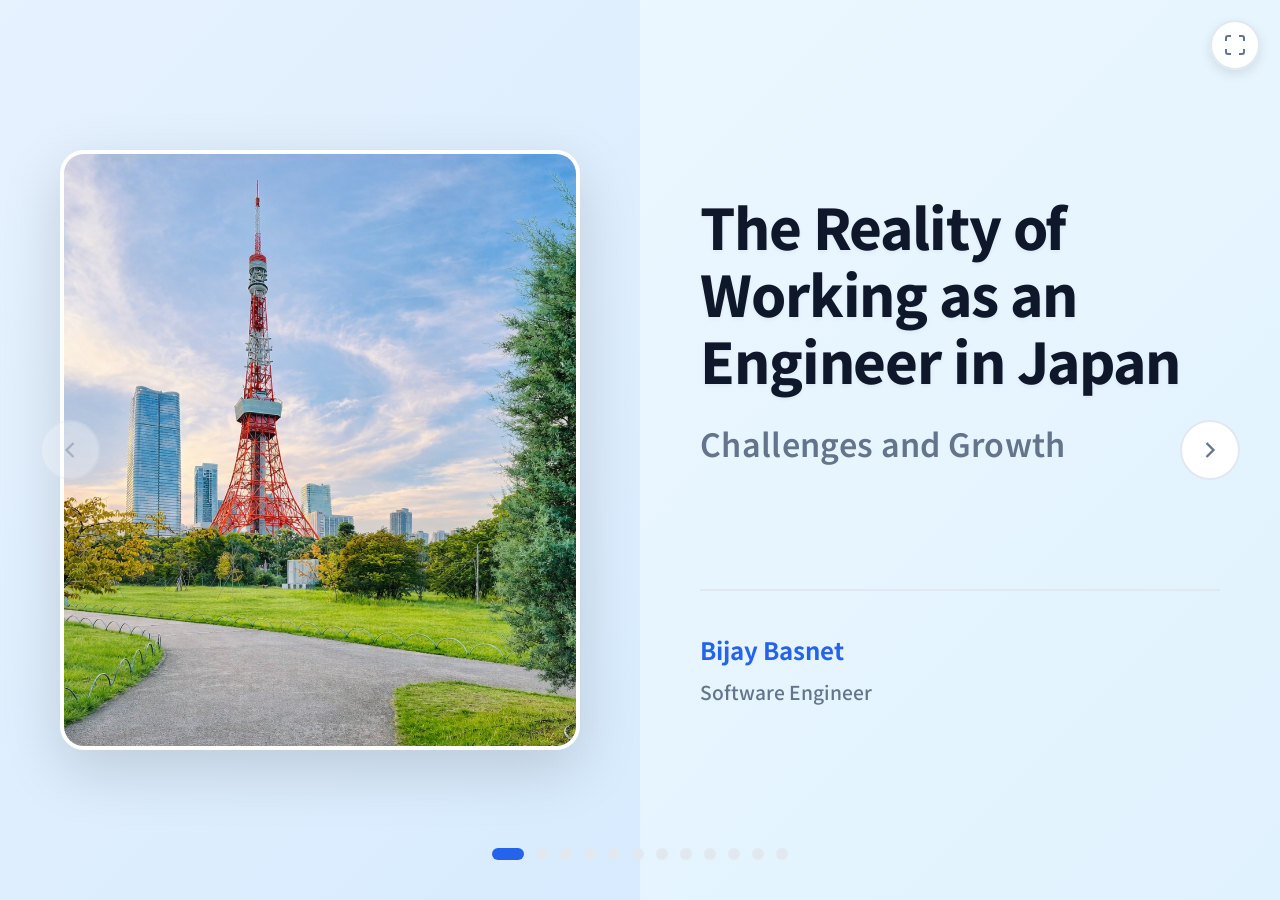
==== commit ea5914f5: "content finalize" ====
--- a/presentation/index.html
+++ b/presentation/index.html
@@ -221,209 +221,350 @@
                 </div>
             </section>
 
-            <!-- Slide 4 - Challenges & Growth -->
-            <section class="slide slide-title-page" data-slide="4">
-                <div class="title-split-layout" style="padding: 2rem 4rem; align-items: center;">
+            <!-- Slide 10 - AI Adoption -->
+            <section class="slide" data-slide="4"
+                style="background: linear-gradient(135deg, #f8fafc 0%, #f1f5f9 100%);">
+                <div style="padding: 2rem 4rem; height: 100%; display: flex; flex-direction: column;">
+
+                    <!-- Header -->
+                    <div style="margin-bottom: 1.5rem;">
+                        <span
+                            style="color: #6366f1; font-weight: 700; font-size: 1rem; text-transform: uppercase; letter-spacing: 2px; display: inline-block; padding: 0.3rem 1rem; background: #e0e7ff; border-radius: 30px; margin-bottom: 0.5rem; border: 1px solid #c7d2fe;">A
+                            Comparative View</span>
+                        <h2 style="font-size: 2.8rem; margin: 0; color: #0f172a; line-height: 1.2;">Japanese Companies
+                            uses AI differently</h2>
+                    </div>
+
+                    <!-- Content -->
+                    <div style="display: flex; gap: 2rem; align-items: stretch; flex: 1;">
+
+                        <!-- Left Content Column -->
+                        <div
+                            style="flex: 1; display: flex; flex-direction: column; gap: 1rem; justify-content: center;">
+
+                            <!-- Western vs Japanese Item 1: Harmony -->
+                            <div
+                                style="background: white; padding: 1.5rem; border-radius: 16px; box-shadow: 0 10px 25px rgba(0,0,0,0.05); position: relative; border-left: 6px solid #f43f5e;">
+                                <h3 style="font-size: 1.3rem; color: #1e293b; margin: 0 0 1rem 0;">The Goal of AI</h3>
+                                <div style="display: flex; flex-direction: column; gap: 1rem;">
+                                    <div style="display: flex; flex-direction: column;">
+                                        <span
+                                            style="font-size: 0.85rem; font-weight: 700; color: #64748b; text-transform: uppercase; letter-spacing: 1px;">🌎
+                                            Western Companies</span>
+                                        <p
+                                            style="margin: 0.3rem 0 0 0; color: #334155; font-size: 1.2rem; font-style: italic;">
+                                            "Let's use AI to cut headcount by 30%."</p>
+                                    </div>
+                                    <div style="height: 1px; background: #e2e8f0; width: 100%;"></div>
+                                    <div style="display: flex; flex-direction: column;">
+                                        <span
+                                            style="font-size: 0.85rem; font-weight: 700; color: #f43f5e; text-transform: uppercase; letter-spacing: 1px;">🎌
+                                            Japanese Companies (Harmony)</span>
+                                        <p
+                                            style="margin: 0.3rem 0 0 0; color: #1e293b; font-size: 1.2rem; font-weight: 600;">
+                                            "Let's use AI so nobody loses face when reorganizing."</p>
+                                    </div>
+                                </div>
+                            </div>
+
+                            <!-- Western vs Japanese Item 2: Approval Process -->
+                            <div
+                                style="background: white; padding: 1.5rem; border-radius: 16px; box-shadow: 0 10px 25px rgba(0,0,0,0.05); position: relative; border-left: 6px solid #3b82f6;">
+                                <h3 style="font-size: 1.3rem; color: #1e293b; margin: 0 0 1rem 0;">The Approval
+                                    Process</h3>
+                                <div style="display: flex; flex-direction: column; gap: 0.8rem;">
+                                    <div style="display: flex; align-items: center; gap: 0.5rem;">
+                                        <span style="font-size: 1.5rem;">⏳</span>
+                                        <span style="color: #64748b; font-size: 1.15rem;">Waiting months for
+                                            approval...</span>
+                                    </div>
+                                    <div
+                                        style="display: flex; flex-direction: column; background: #f8fafc; padding: 1.5rem; border-radius: 12px; border: 1px solid #e2e8f0; margin-top: 0.5rem;">
+                                        <span
+                                            style="font-size: 0.85rem; font-weight: 700; color: #3b82f6; text-transform: uppercase; letter-spacing: 1px; margin-bottom: 0.5rem;">The
+                                            Japanese Perspective:</span>
+                                        <p style="margin: 0; color: #1e293b; font-size: 1.2rem; line-height: 1.5;">"We
+                                            can't implement AI that makes decisions <strong
+                                                style="color: #f43f5e;">85%</strong> of seniors don't understand. The
+                                            <strong style="color: #10b981;">15%</strong> need to educate the 85% first."
+                                        </p>
+                                    </div>
+                                </div>
+                            </div>
+
+                        </div>
+
+                        <!-- Right Image Column -->
+                        <div
+                            style="flex: 1; display: flex; align-items: center; justify-content: center; position: relative;">
+                            <img src="assets/ai_adoption_comparison.png" alt="AI Adoption Comparison"
+                                style="width: 100%; max-width: 400px; border-radius: 20px; box-shadow: 0 20px 40px rgba(0,0,0,0.12); border: 4px solid white;">
+                        </div>
+
+                    </div>
+                </div>
+            </section>
+
+            <!-- Slide 5 - Challenges -->
+            <section class="slide slide-title-page" data-slide="5">
+                <div class="title-split-layout" style="padding: 2rem 4rem; align-items: center; height: 100%;">
                     <div class="title-content-side"
                         style="display: flex; flex-direction: column; justify-content: center; padding-right: 2rem;">
+                        <span
+                            style="color: #3b82f6; font-weight: 700; font-size: 1.2rem; text-transform: uppercase; letter-spacing: 2px; margin-bottom: 1rem; display: block;">Navigating
+                            The Market</span>
                         <h1 class="presentation-title"
-                            style="font-size: 3.2rem; margin-bottom: 2.5rem; line-height: 1.2; text-align: left;">How I
-                            feel working as an Engineer in Japan.</h1>
-
-                        <div class="key-points" style="display: flex; flex-direction: column; gap: 1.5rem;">
+                            style="font-size: 3.5rem; margin-bottom: 2.5rem; line-height: 1.2; text-align: left;">
+                            Challenges as a Software Engineer</h1>
+                        <p class="presentation-subtitle"
+                            style="font-size: 1.5rem; color: #64748b; line-height: 1.6; max-width: 500px; text-align: left;">
+                            The reality of adapting to new workflows, overcoming communication hurdles, and bridging
+                            cultural gaps in a unique tech ecosystem.
+                        </p>
+                    </div>
+                    <div class="title-image-side"
+                        style="display: flex; flex-direction: column; align-items: center; justify-content: center; height: 100%;">
+                        <div class="title-image-container" style="width: 100%; max-width: 450px; position: relative;">
+                            <img src="assets/developer_challenge.png" alt="Developer Challenge"
+                                style="width: 100%; aspect-ratio: 1; object-fit: cover; border-radius: 30px; box-shadow: 0 25px 50px rgba(0,0,0,0.15); border: 8px solid white; transform: rotate(2deg);">
+                        </div>
+                    </div>
+                </div>
+            </section>
+
+            <!-- Slide 6 - The Language Barrier Challenge -->
+            <section class="slide slide-title-page" data-slide="6">
+                <div class="title-split-layout"
+                    style="padding: 2rem 4rem; align-items: center; height: 100%; flex-direction: row-reverse;">
+                    <div class="title-content-side"
+                        style="display: flex; flex-direction: column; justify-content: center; padding-left: 3rem;">
+                        <span
+                            style="color: #ef4444; font-weight: 700; font-size: 1.1rem; text-transform: uppercase; letter-spacing: 2px; margin-bottom: 0.5rem; display: block;">The
+                            Core Challenge</span>
+                        <h1 class="presentation-title"
+                            style="font-size: 2.8rem; margin-bottom: 1.5rem; line-height: 1.2; text-align: left;">The
+                            Language Barrier</h1>
+
+                        <div class="key-points"
+                            style="display: flex; flex-direction: column; gap: 1rem; margin-top: 0.5rem;">
                             <div class="point-card"
-                                style="background: rgba(255, 255, 255, 0.9); padding: 1.5rem; border-radius: 16px; box-shadow: 0 10px 30px rgba(0,0,0,0.05); display: flex; align-items: center; gap: 1.5rem; border-left: 4px solid #3b82f6;">
+                                style="background: rgba(255, 255, 255, 0.9); padding: 1.2rem; border-radius: 12px; box-shadow: 0 5px 20px rgba(0,0,0,0.05); display: flex; align-items: flex-start; gap: 1rem; border-left: 4px solid #10b981;">
                                 <div class="point-icon"
-                                    style="font-size: 2rem; background: #eff6ff; width: 50px; height: 50px; display: flex; align-items: center; justify-content: center; border-radius: 12px; flex-shrink: 0;">
-                                    💻</div>
+                                    style="font-size: 1.5rem; background: #ecfdf5; width: 40px; height: 40px; display: flex; align-items: center; justify-content: center; border-radius: 10px; flex-shrink: 0;">
+                                    ✅</div>
                                 <div>
-                                    <h3 style="margin: 0 0 0.3rem 0; font-size: 1.2rem; color: #1e293b;">Strong Job
-                                        Security
-                                    </h3>
-                                    <p style="margin: 0; color: #64748b; font-size: 0.95rem;">Minimal layoffs and
-                                        investment in employees</p>
-                                </div>
-                            </div>
+                                    <h3 style="margin: 0 0 0.3rem 0; font-size: 1.1rem; color: #1e293b;">Internal
+                                        English Environment</h3>
+                                    <p style="margin: 0; color: #64748b; font-size: 0.9rem;">Rakuten's Englishnization
+                                        policy makes day-to-day core engineering tasks incredibly smooth.</p>
+                                </div>
+                            </div>
+
                             <div class="point-card"
-                                style="background: rgba(255, 255, 255, 0.9); padding: 1.5rem; border-radius: 16px; box-shadow: 0 10px 30px rgba(0,0,0,0.05); display: flex; align-items: center; gap: 1.5rem; border-left: 4px solid #22c55e;">
+                                style="background: rgba(255, 255, 255, 0.9); padding: 1.2rem; border-radius: 12px; box-shadow: 0 5px 20px rgba(0,0,0,0.05); display: flex; align-items: flex-start; gap: 1rem; border-left: 4px solid #ef4444;">
                                 <div class="point-icon"
-                                    style="font-size: 2rem; background: #f0fdf4; width: 50px; height: 50px; display: flex; align-items: center; justify-content: center; border-radius: 12px; flex-shrink: 0;">
-                                    📈</div>
+                                    style="font-size: 1.5rem; background: #fef2f2; width: 40px; height: 40px; display: flex; align-items: center; justify-content: center; border-radius: 10px; flex-shrink: 0;">
+                                    🗣️</div>
                                 <div>
-                                    <h3 style="margin: 0 0 0.3rem 0; font-size: 1.2rem; color: #1e293b;">Exposure to
-                                        Large-Scale Systems
-                                    </h3>
-                                    <p style="margin: 0; color: #64748b; font-size: 0.95rem;">Working on systems having
-                                        high volume of requests</p>
-                                </div>
-                            </div>
+                                    <h3 style="margin: 0 0 0.3rem 0; font-size: 1.1rem; color: #1e293b;">Bridging the
+                                        Gap</h3>
+                                    <p style="margin: 0; color: #64748b; font-size: 0.9rem;">Many colleagues prefer
+                                        Japanese for complex problem-solving, requiring constant adaptation.</p>
+                                </div>
+                            </div>
+
                             <div class="point-card"
-                                style="background: rgba(255, 255, 255, 0.9); padding: 1.5rem; border-radius: 16px; box-shadow: 0 10px 30px rgba(0,0,0,0.05); display: flex; align-items: center; gap: 1.5rem; border-left: 4px solid #ef4444;">
+                                style="background: rgba(255, 255, 255, 0.9); padding: 1.2rem; border-radius: 12px; box-shadow: 0 5px 20px rgba(0,0,0,0.05); display: flex; align-items: flex-start; gap: 1rem; border-left: 4px solid #f59e0b;">
                                 <div class="point-icon"
-                                    style="font-size: 2rem; background: #fef2f2; width: 50px; height: 50px; display: flex; align-items: center; justify-content: center; border-radius: 12px; flex-shrink: 0;">
-                                    💻</div>
+                                    style="font-size: 1.5rem; background: #fffbeb; width: 40px; height: 40px; display: flex; align-items: center; justify-content: center; border-radius: 10px; flex-shrink: 0;">
+                                    🧩</div>
                                 <div>
-                                    <h3 style="margin: 0 0 0.3rem 0; font-size: 1.2rem; color: #1e293b;">Continuous
-                                        Learning Culture</h3>
-                                    <p style="margin: 0; color: #64748b; font-size: 0.95rem;">Encouragement to learn new
-                                        technologies and skills with access to unlimited resources</p>
+                                    <h3 style="margin: 0 0 0.3rem 0; font-size: 1.1rem; color: #1e293b;">External
+                                        Dependencies</h3>
+                                    <p style="margin: 0; color: #64748b; font-size: 0.9rem;">Domestic 3rd-party APIs,
+                                        SDK docs, and client communications strictly demand Japanese proficiency.</p>
                                 </div>
                             </div>
                         </div>
                     </div>
                     <div class="title-image-side"
-                        style="display: flex; flex-direction: column; align-items: center; justify-content: center; position: relative;">
-                        <!-- Adjusted the decorative elements to fit nicely alongside the points -->
-                        <div class="title-image-container"
-                            style="width: 100%; max-width: 380px; margin: 0 auto 2rem auto; position: relative; z-index: 2;">
-                            <img src="assets/hero2.png"
-                                style="width: 100%; aspect-ratio: 1; object-fit: cover; border-radius: 30px; box-shadow: 0 25px 50px rgba(0,0,0,0.15); border: 8px solid white; transform: rotate(2deg);">
-                        </div>
-                    </div>
-                </div>
-            </section>
-
-            <!-- Slide 8 - AI Adoption Comparison -->
-            <section class="slide slide-ai-comparison" data-slide="5">
-                <div class="slide-content">
-                    <div class="slide-header">
-                        <h2 class="slide-title">AI Adoption: A Comparison</h2>
-                        <p class="slide-subtitle">Western vs Japanese Companies</p>
-                    </div>
-                    <div class="slide-body">
-                        <div class="comparison-container">
-                            <!-- Western Company -->
-                            <div class="comparison-side western-side">
-                                <div class="comparison-header">
-                                    <div class="comparison-flag">🌎</div>
-                                    <h3 class="comparison-title">Western Company</h3>
-                                    <p class="comparison-tagline">"Move Fast & Iterate"</p>
-                                </div>
-
-                                <div class="comparison-timeline">
-                                    <div class="timeline-item">
-                                        <div class="timeline-marker">1</div>
-                                        <div class="timeline-content">
-                                            <h4>Quick POC (1-2 weeks)</h4>
-                                            <p>Rapid prototype with minimal planning</p>
-                                        </div>
-                                    </div>
-                                    <div class="timeline-item">
-                                        <div class="timeline-marker">2</div>
-                                        <div class="timeline-content">
-                                            <h4>Fast Implementation (1 month)</h4>
-                                            <p>Deploy MVP to production quickly</p>
-                                        </div>
-                                    </div>
-                                    <div class="timeline-item">
-                                        <div class="timeline-marker">3</div>
-                                        <div class="timeline-content">
-                                            <h4>Iterate Based on Feedback</h4>
-                                            <p>Learn and improve in production</p>
-                                        </div>
-                                    </div>
-                                </div>
-
-                                <div class="approach-characteristics">
-                                    <div class="characteristic">⚡ Speed-focused</div>
-                                    <div class="characteristic">🎯 Risk-taking mindset</div>
-                                    <div class="characteristic">🔄 Continuous iteration</div>
-                                </div>
-                            </div>
-
-                            <!-- VS Divider -->
-                            <div class="vs-divider">
-                                <span class="vs-text">VS</span>
-                            </div>
-
-                            <!-- Japanese Company -->
-                            <div class="comparison-side japanese-side">
-                                <div class="comparison-header">
-                                    <div class="comparison-flag">🇯🇵</div>
-                                    <h3 class="comparison-title">Japanese Company</h3>
-                                    <p class="comparison-tagline">"Plan Thoroughly, Execute Perfectly"</p>
-                                </div>
-
-                                <div class="comparison-timeline">
-                                    <div class="timeline-item">
-                                        <div class="timeline-marker">1</div>
-                                        <div class="timeline-content">
-                                            <h4>Extensive Planning (2-3 months)</h4>
-                                            <p>Detailed research and stakeholder alignment</p>
-                                        </div>
-                                    </div>
-                                    <div class="timeline-item">
-                                        <div class="timeline-marker">2</div>
-                                        <div class="timeline-content">
-                                            <h4>Thorough Testing (2-3 months)</h4>
-                                            <p>Comprehensive QA and risk assessment</p>
-                                        </div>
-                                    </div>
-                                    <div class="timeline-item">
-                                        <div class="timeline-marker">3</div>
-                                        <div class="timeline-content">
-                                            <h4>Careful Rollout</h4>
-                                            <p>Phased deployment with monitoring</p>
-                                        </div>
-                                    </div>
-                                </div>
-
-                                <div class="approach-characteristics">
-                                    <div class="characteristic">🛡️ Quality-focused</div>
-                                    <div class="characteristic">⚖️ Risk-averse approach</div>
-                                    <div class="characteristic">📋 Detailed documentation</div>
-                                </div>
-                            </div>
-                        </div>
-                    </div>
-                </div>
-            </section>
-
-            <!-- Slide 9 - Challenges -->
-            <section class="slide slide-challenges" data-slide="6">
-                <div class="slide-content">
-                    <div class="slide-header">
-                        <h2 class="slide-title">Challenges as a Software Engineer</h2>
-                        <p class="slide-subtitle">Navigating the Japanese Tech Market</p>
-                    </div>
-                    <div class="slide-body">
-                        <div class="bento-grid">
-                            <div class="bento-card medium c-blue">
-                                <div class="bento-icon">🗣️</div>
-                                <div class="bento-content">
-                                    <h3 class="bento-title">The Language Barrier</h3>
-                                    <ul class="bento-list">
-                                        <li>Business-level Japanese (Keigo) is often required for meetings</li>
-                                        <li>Reading and writing complex technical documentation in Japanese</li>
-                                        <li>Communicating nuances that are lost in translation</li>
-                                        <li>Continuous daily effort to improve language proficiency alongside technical
-                                            skills</li>
-                                    </ul>
-                                </div>
-                            </div>
-                            <div class="bento-card medium c-red">
-                                <div class="bento-icon">🎎</div>
-                                <div class="bento-content">
-                                    <h3 class="bento-title">Cultural Differences</h3>
-                                    <ul class="bento-list">
-                                        <li><strong>Hou-Ren-Shou (報連相):</strong> The Japanese business mantra of Report
-                                            (Hokoku), Contact (Renraku), and Consult (Sodan). Essential for teamwork but
-                                            can feel micromanaged.</li>
-                                        <li><strong>High Context vs. Low Context:</strong> Japanese communication relies
-                                            heavily on reading the atmosphere (Kuuki wo yomu) and unspoken
-                                            understanding.</li>
-                                        <li>Navigating strict hierarchical structures and consensus-building (Nemawashi)
-                                            before decisions are made.</li>
-                                    </ul>
-                                </div>
-                            </div>
-                        </div>
-                    </div>
-                </div>
-            </section>
-
-            <!-- Slide 10 - Opportunities -->
-            <section class="slide slide-opportunities" data-slide="7">
+                        style="display: flex; flex-direction: column; align-items: center; justify-content: center; height: 100%;">
+                        <div class="title-image-container" style="width: 100%; max-width: 400px; position: relative;">
+                            <img src="assets/language_environment.png" alt="Language Environment"
+                                style="width: 100%; aspect-ratio: 4/3; object-fit: cover; border-radius: 20px; box-shadow: 0 15px 30px rgba(0,0,0,0.15); border: 4px solid white; transform: rotate(1deg);">
+                        </div>
+                    </div>
+                </div>
+            </section>
+
+            <!-- Slide 7 - Japanese Tech Culture -->
+            <section class="slide" data-slide="7"
+                style="background: radial-gradient(circle at 50% 10%, #fffafa 0%, #fef2f2 100%); overflow: hidden;">
+                <div style="padding: 2rem 4rem; height: 100%; display: flex; flex-direction: column;">
+                    <!-- Header -->
+                    <div style="text-align: center; margin-bottom: 1.5rem; position: relative; z-index: 5;">
+                        <span
+                            style="color: #f43f5e; font-weight: 700; font-size: 1rem; text-transform: uppercase; letter-spacing: 2px; display: inline-block; padding: 0.3rem 1rem; background: rgba(255,255,255,0.7); box-shadow: 0 4px 10px rgba(0,0,0,0.03); border-radius: 30px; margin-bottom: 0.5rem;">Navigating
+                            Traditions</span>
+                        <h2
+                            style="font-size: 2.8rem; margin: 0; color: #0f172a; text-shadow: 0 2px 5px rgba(255,255,255,0.8);">
+                            Japanese Tech Culture</h2>
+                    </div>
+
+                    <!-- Content Box -->
+                    <div
+                        style="display: flex; flex: 1; align-items: center; justify-content: space-between; gap: 2rem; max-width: 1200px; margin: 0 auto; width: 100%; position: relative;">
+
+                        <!-- Decorative background element for image -->
+                        <div
+                            style="position: absolute; width: 400px; height: 400px; background: rgba(244, 63, 94, 0.05); filter: blur(50px); border-radius: 50%; top: 50%; left: 15%; transform: translate(-50%, -50%); z-index: 0;">
+                        </div>
+
+                        <!-- Left: Floating Image -->
+                        <div style="flex: 1; display: flex; justify-content: center; position: relative; z-index: 2;">
+                            <img src="assets/cultural_differences.png" alt="Cultural Differences"
+                                style="width: 100%; max-width: 400px; filter: drop-shadow(0 15px 25px rgba(244,63,94,0.15)); transform: translateY(-10px);">
+                        </div>
+
+                        <!-- Right: Feature Cards (Staggered Layout) -->
+                        <div
+                            style="flex: 1; display: flex; flex-direction: column; gap: 1rem; position: relative; padding-right: 1rem;">
+
+                            <!-- Card 1 (Pushed left) -->
+                            <div
+                                style="background: rgba(255, 255, 255, 0.95); padding: 1.2rem 1.5rem; border-radius: 16px; box-shadow: 0 10px 25px rgba(0, 0, 0, 0.04); border: 1px solid #ffe4e6; transform: translateX(-20px); position: relative; z-index: 4; backdrop-filter: blur(10px);">
+                                <div style="display: flex; align-items: center; gap: 1rem; margin-bottom: 0.5rem;">
+                                    <div
+                                        style="width: 35px; height: 35px; background: #fff1f2; border-radius: 10px; display: flex; align-items: center; justify-content: center; font-size: 1.2rem; color: #f43f5e;">
+                                        📋</div>
+                                    <h3 style="margin: 0; font-size: 1.1rem; color: #1e293b;">Hou-Ren-Shou (報連相)</h3>
+                                </div>
+                                <p
+                                    style="margin: 0; color: #64748b; font-size: 0.9rem; line-height: 1.5; padding-left: calc(35px + 1rem);">
+                                    The core methodology of Report, Contact, and Consult. Essential for teamwork but can
+                                    feel like micromanagement without adaptation.</p>
+                            </div>
+
+                            <!-- Card 2 (Pushed right) -->
+                            <div
+                                style="background: rgba(255, 255, 255, 0.95); padding: 1.2rem 1.5rem; border-radius: 16px; box-shadow: 0 10px 25px rgba(0, 0, 0, 0.04); border: 1px solid #f5f3ff; transform: translateX(10px); position: relative; z-index: 3; backdrop-filter: blur(10px);">
+                                <div style="display: flex; align-items: center; gap: 1rem; margin-bottom: 0.5rem;">
+                                    <div
+                                        style="width: 35px; height: 35px; background: #f5f3ff; border-radius: 10px; display: flex; align-items: center; justify-content: center; font-size: 1.2rem; color: #8b5cf6;">
+                                        🤝</div>
+                                    <h3 style="margin: 0; font-size: 1.1rem; color: #1e293b;">High-Context Nuance</h3>
+                                </div>
+                                <p
+                                    style="margin: 0; color: #64748b; font-size: 0.9rem; line-height: 1.5; padding-left: calc(35px + 1rem);">
+                                    Deriving meaning heavily from "Kuuki wo yomu" (reading the atmosphere) rather than
+                                    just literal textual translations.</p>
+                            </div>
+
+                            <!-- Card 3 (Pushed left again) -->
+                            <div
+                                style="background: rgba(255, 255, 255, 0.95); padding: 1.2rem 1.5rem; border-radius: 16px; box-shadow: 0 10px 25px rgba(0, 0, 0, 0.04); border: 1px solid #f0f9ff; transform: translateX(-10px); position: relative; z-index: 2; backdrop-filter: blur(10px);">
+                                <div style="display: flex; align-items: center; gap: 1rem; margin-bottom: 0.5rem;">
+                                    <div
+                                        style="width: 35px; height: 35px; background: #f0f9ff; border-radius: 10px; display: flex; align-items: center; justify-content: center; font-size: 1.2rem; color: #0ea5e9;">
+                                        🏛️</div>
+                                    <h3 style="margin: 0; font-size: 1.1rem; color: #1e293b;">Hierarchy & Consensus</h3>
+                                </div>
+                                <p
+                                    style="margin: 0; color: #64748b; font-size: 0.9rem; line-height: 1.5; padding-left: calc(35px + 1rem);">
+                                    Respecting hierarchy and practicing "Nemawashi"—the delicate art of laying
+                                    groundwork before official decisions are made.</p>
+                            </div>
+
+                        </div>
+                    </div>
+                </div>
+            </section>
+
+            <!-- Slide 8 - The Foundation -->
+            <section class="slide" data-slide="8"
+                style="background: linear-gradient(180deg, #f8fafc 0%, #e2e8f0 100%);">
+                <div
+                    style="padding: 1.5rem 4rem; height: 100%; display: flex; flex-direction: column; align-items: center; text-align: center;">
+
+                    <!-- Header -->
+                    <div style="margin-bottom: 1rem;">
+                        <span
+                            style="color: #eab308; font-weight: 700; font-size: 1rem; text-transform: uppercase; letter-spacing: 2px; display: inline-block; padding: 0.3rem 1rem; background: #fefce8; border-radius: 30px; margin-bottom: 0.5rem; border: 1px solid #fef08a;">Building
+                            The Baseline</span>
+                        <h2 style="font-size: 2.8rem; margin: 0; color: #0f172a; line-height: 1.2;">My Language Learning
+                            Opportunity</h2>
+                    </div>
+
+                    <!-- Layout: Image and Features -->
+                    <div
+                        style="display: flex; flex-direction: column; align-items: center; gap: 1.5rem; width: 100%; max-width: 1000px; flex: 1; justify-content: center;">
+
+                        <!-- Center Image -->
+                        <div style="width: 100%; max-width: 280px;">
+                            <img src="assets/terakoya_foundation.png" alt="Terakoya Foundation"
+                                style="width: 100%; aspect-ratio: 1; object-fit: cover; border-radius: 20px; box-shadow: 0 15px 35px rgba(0,0,0,0.12); border: 4px solid white;">
+                        </div>
+
+                        <!-- 2 Columns of Accomplishments -->
+                        <div style="display: flex; gap: 1.5rem; width: 100%; text-align: left;">
+
+                            <!-- Achievement Item -->
+                            <div
+                                style="flex: 1; background: white; padding: 1.5rem; border-radius: 16px; box-shadow: 0 5px 15px rgba(0,0,0,0.04); display: flex; flex-direction: column; gap: 0.8rem; border-top: 4px solid #3b82f6;">
+                                <div style="display: flex; align-items: center; gap: 1rem;">
+                                    <div
+                                        style="width: 40px; height: 40px; background: #eff6ff; border-radius: 10px; display: flex; align-items: center; justify-content: center; font-size: 1.5rem;">
+                                        📈</div>
+                                    <div>
+                                        <div
+                                            style="font-size: 0.8rem; font-weight: 700; color: #3b82f6; text-transform: uppercase; letter-spacing: 1px;">
+                                            Intensive Study</div>
+                                        <h3 style="font-size: 1.2rem; color: #1e293b; margin: 0;">JLPT N4 in 4 Months
+                                        </h3>
+                                    </div>
+                                </div>
+                                <p style="color: #64748b; font-size: 0.95rem; line-height: 1.5; margin: 0;">Through
+                                    rigorous study and an immersive environment, I was able to achieve my N4
+                                    level education in just four months.</p>
+                            </div>
+
+                            <!-- Business Culture Item -->
+                            <div
+                                style="flex: 1; background: white; padding: 1.5rem; border-radius: 16px; box-shadow: 0 5px 15px rgba(0,0,0,0.04); display: flex; flex-direction: column; gap: 0.8rem; border-top: 4px solid #10b981;">
+                                <div style="display: flex; align-items: center; gap: 1rem;">
+                                    <div
+                                        style="width: 40px; height: 40px; background: #ecfdf5; border-radius: 10px; display: flex; align-items: center; justify-content: center; font-size: 1.5rem;">
+                                        🤝</div>
+                                    <div>
+                                        <div
+                                            style="font-size: 0.8rem; font-weight: 700; color: #10b981; text-transform: uppercase; letter-spacing: 1px;">
+                                            Cultural Immersion</div>
+                                        <h3 style="font-size: 1.2rem; color: #1e293b; margin: 0;">Mastering Business
+                                            Culture</h3>
+                                    </div>
+                                </div>
+                                <p style="color: #64748b; font-size: 0.95rem; line-height: 1.5; margin: 0;">Alongside
+                                    language, I learned the crucial 'why' behind Japanese business customs, laying a
+                                    strong foundation for my career.</p>
+                            </div>
+
+                        </div>
+                    </div>
+
+                    <!-- Bottom Gratitude Bar -->
+                    <div
+                        style="margin-top: 1rem; background: white; padding: 0.8rem 2rem; border-radius: 30px; box-shadow: 0 5px 15px rgba(0,0,0,0.06); display: inline-flex; align-items: center; gap: 1rem; border: 1px solid #f1f5f9;">
+                        <span style="font-size: 1.3rem;">🙏</span>
+                        <p style="margin: 0; font-size: 1rem; color: #475569;">Immense gratitude to <strong
+                                style="color: #1e293b;">Terakoya Academia</strong> for providing me with this incredible
+                            base to learn and grow.</p>
+                    </div>
+
+                </div>
+            </section>
+
+            <!-- Slide 9 - Opportunities -->
+            <section class="slide slide-opportunities" data-slide="9">
                 <div class="slide-content">
                     <div class="slide-header">
                         <h2 class="slide-title">Career Opportunities in Japan</h2>
@@ -465,59 +606,91 @@
                 </div>
             </section>
 
-            <!-- Slide 8 - Why Community Matters -->
-            <section class="slide slide-community" data-slide="8">
-                <div class="slide-content">
-                    <div class="slide-header">
-                        <h2 class="slide-title">Why Building Connections is Necessary</h2>
-                        <p class="slide-subtitle">The Importance of Community in Japan</p>
-                    </div>
-                    <div class="slide-body">
-                        <div class="community-content" style="max-width: 1000px; margin: 0 auto;">
-                            <div class="bento-grid" style="display: grid; grid-template-columns: 1fr 1fr; gap: 2rem;">
-                                <div class="bento-card medium"
-                                    style="background: white; border-radius: 20px; padding: 2rem; box-shadow: 0 10px 30px rgba(0,0,0,0.05);">
-                                    <div class="bento-icon" style="font-size: 3rem; margin-bottom: 1rem;">🌐</div>
-                                    <h3 style="font-size: 1.5rem; color: #1e293b; margin-bottom: 1rem;">Network Building
-                                    </h3>
-                                    <p style="color: #64748b; font-size: 1.1rem; line-height: 1.6;">Connect with
-                                        engineers from diverse companies, breaking out of your immediate work bubble and
-                                        expanding your horizons.</p>
-                                </div>
-                                <div class="bento-card medium"
-                                    style="background: white; border-radius: 20px; padding: 2rem; box-shadow: 0 10px 30px rgba(0,0,0,0.05);">
-                                    <div class="bento-icon" style="font-size: 3rem; margin-bottom: 1rem;">💡</div>
-                                    <h3 style="font-size: 1.5rem; color: #1e293b; margin-bottom: 1rem;">Knowledge
-                                        Sharing</h3>
-                                    <p style="color: #64748b; font-size: 1.1rem; line-height: 1.6;">Stay updated on the
-                                        latest technologies and best practices from industry peers outside your company.
-                                    </p>
-                                </div>
-                                <div class="bento-card medium"
-                                    style="background: white; border-radius: 20px; padding: 2rem; box-shadow: 0 10px 30px rgba(0,0,0,0.05);">
-                                    <div class="bento-icon" style="font-size: 3rem; margin-bottom: 1rem;">🚀</div>
-                                    <h3 style="font-size: 1.5rem; color: #1e293b; margin-bottom: 1rem;">Career
-                                        Opportunities</h3>
-                                    <p style="color: #64748b; font-size: 1.1rem; line-height: 1.6;">Many hidden job
-                                        opportunities and partnerships come naturally through community connections and
-                                        trust.</p>
-                                </div>
-                                <div class="bento-card medium"
-                                    style="background: white; border-radius: 20px; padding: 2rem; box-shadow: 0 10px 30px rgba(0,0,0,0.05);">
-                                    <div class="bento-icon" style="font-size: 3rem; margin-bottom: 1rem;">🎯</div>
-                                    <h3 style="font-size: 1.5rem; color: #1e293b; margin-bottom: 1rem;">Integration
-                                        Support</h3>
-                                    <p style="color: #64748b; font-size: 1.1rem; line-height: 1.6;">Easier integration
-                                        into Japanese tech culture through shared experiences and mutual support.</p>
-                                </div>
-                            </div>
-                        </div>
-                    </div>
-                </div>
-            </section>
-
-            <!-- Slide 9 - My Involvement -->
-            <section class="slide slide-community" data-slide="9">
+            <!-- Slide 10 - Building Connections in Japan -->
+            <section class="slide" data-slide="10"
+                style="background: linear-gradient(135deg, #f8fafc 0%, #f1f5f9 100%);">
+                <div style="padding: 2rem 4rem; height: 100%; display: flex; flex-direction: column;">
+
+                    <!-- Header -->
+                    <div style="margin-bottom: 1.5rem;">
+                        <span
+                            style="color: #8b5cf6; font-weight: 700; font-size: 1rem; text-transform: uppercase; letter-spacing: 2px; display: inline-block; padding: 0.3rem 1rem; background: #ede9fe; border-radius: 30px; margin-bottom: 0.5rem; border: 1px solid #ddd6fe;">Community
+                            Force</span>
+                        <h2 style="font-size: 2.8rem; margin: 0; color: #0f172a; line-height: 1.2;">Building Connections
+                            in Japan</h2>
+                    </div>
+
+                    <!-- Content Split -->
+                    <div style="display: flex; gap: 2.5rem; align-items: stretch; flex: 1;">
+
+                        <!-- Left Image Column -->
+                        <div style="flex: 0.9; display: flex; justify-content: center; align-items: center;">
+                            <img src="assets/community_connections.png" alt="Community Connections"
+                                style="width: 100%; max-width: 400px; border-radius: 20px; box-shadow: 0 20px 40px rgba(0,0,0,0.12); border: 4px solid white;">
+                        </div>
+
+                        <!-- Mid Column: WHY -->
+                        <div style="flex: 1; display: flex; flex-direction: column; justify-content: center;">
+                            <div style="margin-bottom: 1rem; display: flex; align-items: center; gap: 0.8rem;">
+                                <span
+                                    style="background: #3b82f6; color: white; width: 35px; height: 35px; border-radius: 50%; display: flex; align-items: center; justify-content: center; font-weight: 800;">?</span>
+                                <h3 style="font-size: 1.5rem; color: #1e293b; margin: 0;">Why Connect</h3>
+                            </div>
+
+                            <div style="display: flex; flex-direction: column; gap: 1rem;">
+                                <!-- Why Card 1 -->
+                                <div
+                                    style="background: white; padding: 1.2rem; border-radius: 12px; box-shadow: 0 8px 20px rgba(0,0,0,0.03); border-left: 4px solid #3b82f6;">
+                                    <h4 style="margin: 0 0 0.3rem 0; font-size: 1.1rem; color: #1e293b;">🌐 Network
+                                        Building</h4>
+                                    <p style="margin: 0; color: #64748b; font-size: 0.9rem; line-height: 1.4;">Break out
+                                        of routine work bubbles to expand industry horizons.</p>
+                                </div>
+                                <!-- Why Card 2 -->
+                                <div
+                                    style="background: white; padding: 1.2rem; border-radius: 12px; box-shadow: 0 8px 20px rgba(0,0,0,0.03); border-left: 4px solid #3b82f6;">
+                                    <h4 style="margin: 0 0 0.3rem 0; font-size: 1.1rem; color: #1e293b;">🚀 Career
+                                        Opportunities</h4>
+                                    <p style="margin: 0; color: #64748b; font-size: 0.9rem; line-height: 1.4;">Discover
+                                        hidden partnerships through established mutual trust.</p>
+                                </div>
+                            </div>
+                        </div>
+
+                        <!-- Right Column: HOW -->
+                        <div style="flex: 1; display: flex; flex-direction: column; justify-content: center;">
+                            <div style="margin-bottom: 1rem; display: flex; align-items: center; gap: 0.8rem;">
+                                <span
+                                    style="background: #10b981; color: white; width: 35px; height: 35px; border-radius: 50%; display: flex; align-items: center; justify-content: center; font-weight: 800;">!</span>
+                                <h3 style="font-size: 1.5rem; color: #1e293b; margin: 0;">How to Connect</h3>
+                            </div>
+
+                            <div style="display: flex; flex-direction: column; gap: 1rem;">
+                                <!-- How Card 1 -->
+                                <div
+                                    style="background: rgba(16, 185, 129, 0.05); padding: 1.2rem; border-radius: 12px; border: 2px dashed #10b981;">
+                                    <h4 style="margin: 0 0 0.3rem 0; font-size: 1.1rem; color: #1e293b;">🎤 Attend Tech
+                                        Meetups</h4>
+                                    <p style="margin: 0; color: #64748b; font-size: 0.9rem; line-height: 1.4;">Join
+                                        local tech communities and conferences to organically meet peers.</p>
+                                </div>
+                                <!-- How Card 2 -->
+                                <div
+                                    style="background: rgba(16, 185, 129, 0.05); padding: 1.2rem; border-radius: 12px; border: 2px dashed #10b981;">
+                                    <h4 style="margin: 0 0 0.3rem 0; font-size: 1.1rem; color: #1e293b;">💻 Hackathons &
+                                        Forums</h4>
+                                    <p style="margin: 0; color: #64748b; font-size: 0.9rem; line-height: 1.4;">
+                                        Collaborate on fast-paced projects and join online mentorship networks.</p>
+                                </div>
+                            </div>
+                        </div>
+
+                    </div>
+                </div>
+            </section>
+
+            <!-- Slide 11 - My Involvement -->
+            <section class="slide slide-community" data-slide="11">
                 <div class="slide-content">
                     <div class="slide-header">
                         <h2 class="slide-title">My Engagement</h2>
@@ -562,29 +735,22 @@
                                 </div>
                             </div>
 
-                            <!-- Right: Photo Placeholder -->
+                            <!-- Right: Photo Network -->
                             <div class="connections-visual"
                                 style="height: 100%; display: flex; flex-direction: column; justify-content: center;">
-                                <div class="photo-placeholder"
-                                    style="width: 100%; min-height: 480px; background: #f1f5f9; border-radius: 20px; border: 3px dashed #cbd5e1; display: flex; flex-direction: column; align-items: center; justify-content: center; position: relative; overflow: hidden; box-shadow: 0 10px 30px rgba(0,0,0,0.05); transition: all 0.3s ease;">
-                                    <span style="font-size: 4rem; margin-bottom: 1rem;">📸</span>
-                                    <span style="color: #64748b; font-weight: 600; font-size: 1.2rem;">Drop Community
-                                        Photo Here</span>
-                                    <span style="color: #94a3b8; font-size: 0.9rem; margin-top: 0.5rem;">Recommended
-                                        size: 800x600px</span>
-
-                                    <!-- Replace the src below and remove display: none to show image -->
-                                    <img src="assets/placeholder.jpg" alt="Community Event"
-                                        style="position: absolute; width: 100%; height: 100%; object-fit: cover; display: none;">
-                                </div>
-                            </div>
-                        </div>
-                    </div>
-                </div>
-            </section>
-
-            <!-- Slide 10 - Thank You -->
-            <section class="slide" data-slide="10">
+                                <div
+                                    style="width: 100%; height: 100%; display: flex; align-items: center; justify-content: center;">
+                                    <img src="assets/network.jpg" alt="Community Event"
+                                        style="width: 100%; max-height: 550px; object-fit: cover; border-radius: 20px; box-shadow: 0 20px 40px rgba(0,0,0,0.15); border: 6px solid white; transform: rotate(1deg);">
+                                </div>
+                            </div>
+                        </div>
+                    </div>
+                </div>
+            </section>
+
+            <!-- Slide 12 - Thank You -->
+            <section class="slide" data-slide="12">
                 <div class="slide-content">
                     <div class="slide-header">
                         <h2 class="slide-title">Thank You!</h2>
@@ -629,6 +795,8 @@
             <button class="indicator" data-slide="8"></button>
             <button class="indicator" data-slide="9"></button>
             <button class="indicator" data-slide="10"></button>
+            <button class="indicator" data-slide="11"></button>
+            <button class="indicator" data-slide="12"></button>
         </div>
     </div>
 
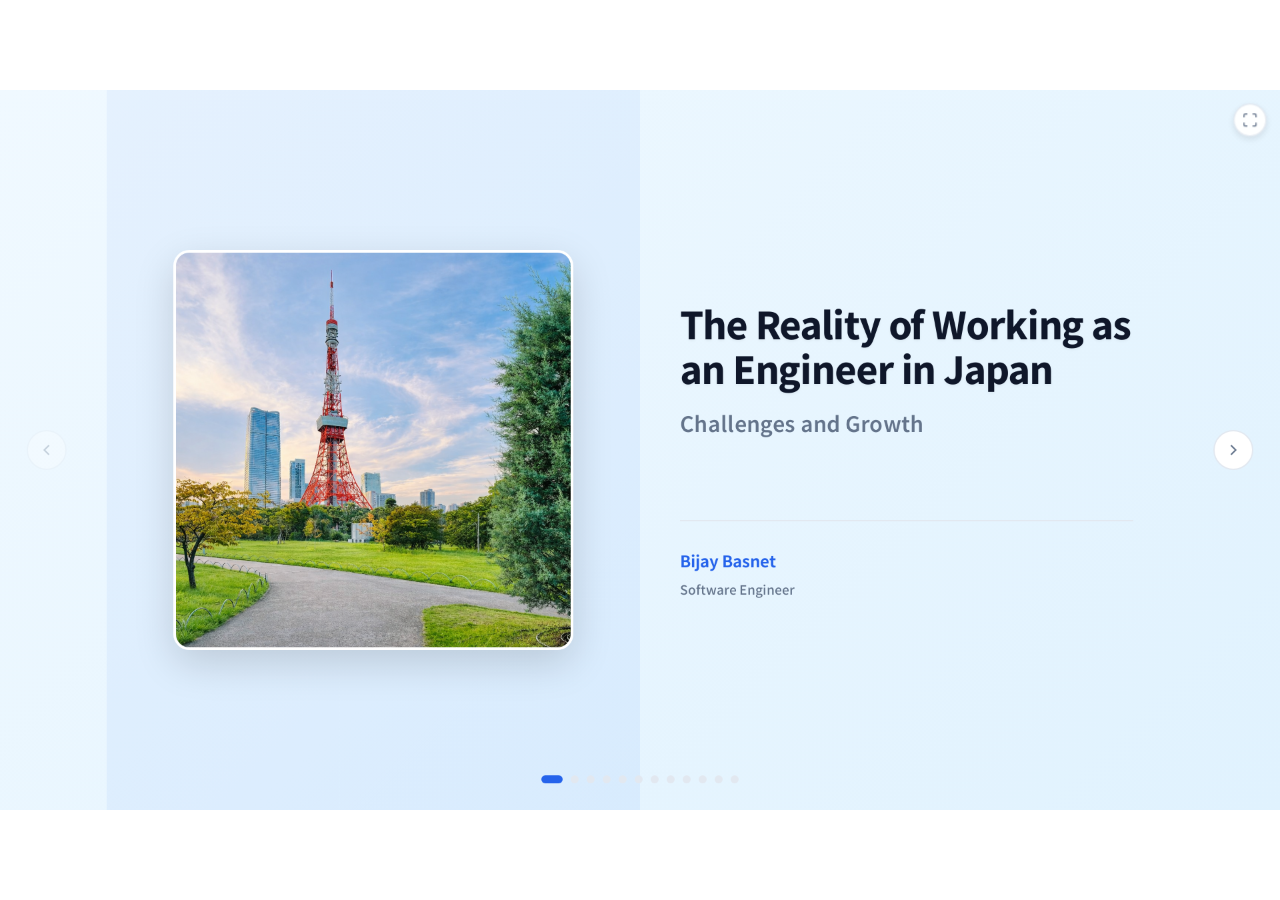
==== commit 75882a7b: "style fixed" ====
--- a/presentation/index.html
+++ b/presentation/index.html
@@ -153,8 +153,9 @@
             <!-- Slide 3 - My Journey -->
             <section class="slide slide-journey" data-slide="3">
                 <div class="slide-content journey-content">
-                    <div class="slide-header">
-                        <h2 class="slide-title">My Journey</h2>
+                    <div class="top-header-container centered">
+                        <span class="top-header-tag tag-pill-indigo">Timeline</span>
+                        <h2 class="top-header-title">My Journey</h2>
                         <p class="slide-subtitle">From Nepal to Japan</p>
                     </div>
                     <div class="slide-body">
@@ -221,18 +222,76 @@
                 </div>
             </section>
 
+            <!-- Slide 4 - Challenges & Growth -->
+            <section class="slide slide-title-page" data-slide="4">
+                <div class="title-split-layout" style="padding: 2rem 4rem; align-items: center;">
+                    <div class="title-content-side"
+                        style="display: flex; flex-direction: column; justify-content: center; padding-right: 2rem;">
+                        <span class="side-header-tag tag-text-blue">Personal Experience</span>
+                        <h1 class="side-header-title">How I feel working in Japan.</h1>
+
+                        <div class="key-points" style="display: flex; flex-direction: column; gap: 1.5rem;">
+                            <div class="point-card"
+                                style="background: rgba(255, 255, 255, 0.9); padding: 1.5rem; border-radius: 16px; box-shadow: 0 10px 30px rgba(0,0,0,0.05); display: flex; align-items: center; gap: 1.5rem; border-left: 4px solid #3b82f6;">
+                                <div class="point-icon"
+                                    style="font-size: 2rem; background: #eff6ff; width: 50px; height: 50px; display: flex; align-items: center; justify-content: center; border-radius: 12px; flex-shrink: 0;">
+                                    💻</div>
+                                <div>
+                                    <h3 style="margin: 0 0 0.3rem 0; font-size: 1.2rem; color: #1e293b;">Strong Job
+                                        Security
+                                    </h3>
+                                    <p style="margin: 0; color: #64748b; font-size: 0.95rem;">Minimal layoffs and
+                                        investment in employees</p>
+                                </div>
+                            </div>
+                            <div class="point-card"
+                                style="background: rgba(255, 255, 255, 0.9); padding: 1.5rem; border-radius: 16px; box-shadow: 0 10px 30px rgba(0,0,0,0.05); display: flex; align-items: center; gap: 1.5rem; border-left: 4px solid #22c55e;">
+                                <div class="point-icon"
+                                    style="font-size: 2rem; background: #f0fdf4; width: 50px; height: 50px; display: flex; align-items: center; justify-content: center; border-radius: 12px; flex-shrink: 0;">
+                                    📈</div>
+                                <div>
+                                    <h3 style="margin: 0 0 0.3rem 0; font-size: 1.2rem; color: #1e293b;">Exposure to
+                                        Large-Scale Systems
+                                    </h3>
+                                    <p style="margin: 0; color: #64748b; font-size: 0.95rem;">Working on systems having
+                                        high volume of requests</p>
+                                </div>
+                            </div>
+                            <div class="point-card"
+                                style="background: rgba(255, 255, 255, 0.9); padding: 1.5rem; border-radius: 16px; box-shadow: 0 10px 30px rgba(0,0,0,0.05); display: flex; align-items: center; gap: 1.5rem; border-left: 4px solid #ef4444;">
+                                <div class="point-icon"
+                                    style="font-size: 2rem; background: #fef2f2; width: 50px; height: 50px; display: flex; align-items: center; justify-content: center; border-radius: 12px; flex-shrink: 0;">
+                                    💻</div>
+                                <div>
+                                    <h3 style="margin: 0 0 0.3rem 0; font-size: 1.2rem; color: #1e293b;">Continuous
+                                        Learning Culture</h3>
+                                    <p style="margin: 0; color: #64748b; font-size: 0.95rem;">Encouragement to learn new
+                                        technologies and skills with access to unlimited resources</p>
+                                </div>
+                            </div>
+                        </div>
+                    </div>
+                    <div class="title-image-side"
+                        style="display: flex; flex-direction: column; align-items: center; justify-content: center; position: relative;">
+                        <!-- Adjusted the decorative elements to fit nicely alongside the points -->
+                        <div class="title-image-container"
+                            style="width: 100%; max-width: 380px; margin: 0 auto 2rem auto; position: relative; z-index: 2;">
+                            <img src="assets/hero2.png"
+                                style="width: 100%; aspect-ratio: 1; object-fit: cover; border-radius: 30px; box-shadow: 0 25px 50px rgba(0,0,0,0.15); border: 8px solid white; transform: rotate(2deg);">
+                        </div>
+                    </div>
+                </div>
+            </section>
+
             <!-- Slide 10 - AI Adoption -->
             <section class="slide" data-slide="4"
                 style="background: linear-gradient(135deg, #f8fafc 0%, #f1f5f9 100%);">
                 <div style="padding: 2rem 4rem; height: 100%; display: flex; flex-direction: column;">
 
                     <!-- Header -->
-                    <div style="margin-bottom: 1.5rem;">
-                        <span
-                            style="color: #6366f1; font-weight: 700; font-size: 1rem; text-transform: uppercase; letter-spacing: 2px; display: inline-block; padding: 0.3rem 1rem; background: #e0e7ff; border-radius: 30px; margin-bottom: 0.5rem; border: 1px solid #c7d2fe;">A
-                            Comparative View</span>
-                        <h2 style="font-size: 2.8rem; margin: 0; color: #0f172a; line-height: 1.2;">Japanese Companies
-                            uses AI differently</h2>
+                    <div class="top-header-container">
+                        <span class="top-header-tag tag-pill-indigo">A Comparative View</span>
+                        <h2 class="top-header-title">Japanese Companies use AI differently</h2>
                     </div>
 
                     <!-- Content -->
@@ -310,12 +369,8 @@
                 <div class="title-split-layout" style="padding: 2rem 4rem; align-items: center; height: 100%;">
                     <div class="title-content-side"
                         style="display: flex; flex-direction: column; justify-content: center; padding-right: 2rem;">
-                        <span
-                            style="color: #3b82f6; font-weight: 700; font-size: 1.2rem; text-transform: uppercase; letter-spacing: 2px; margin-bottom: 1rem; display: block;">Navigating
-                            The Market</span>
-                        <h1 class="presentation-title"
-                            style="font-size: 3.5rem; margin-bottom: 2.5rem; line-height: 1.2; text-align: left;">
-                            Challenges as a Software Engineer</h1>
+                        <span class="side-header-tag tag-text-blue">Navigating The Market</span>
+                        <h1 class="side-header-title">Challenges as a Software Engineer</h1>
                         <p class="presentation-subtitle"
                             style="font-size: 1.5rem; color: #64748b; line-height: 1.6; max-width: 500px; text-align: left;">
                             The reality of adapting to new workflows, overcoming communication hurdles, and bridging
@@ -338,12 +393,8 @@
                     style="padding: 2rem 4rem; align-items: center; height: 100%; flex-direction: row-reverse;">
                     <div class="title-content-side"
                         style="display: flex; flex-direction: column; justify-content: center; padding-left: 3rem;">
-                        <span
-                            style="color: #ef4444; font-weight: 700; font-size: 1.1rem; text-transform: uppercase; letter-spacing: 2px; margin-bottom: 0.5rem; display: block;">The
-                            Core Challenge</span>
-                        <h1 class="presentation-title"
-                            style="font-size: 2.8rem; margin-bottom: 1.5rem; line-height: 1.2; text-align: left;">The
-                            Language Barrier</h1>
+                        <span class="side-header-tag tag-text-rose">The Core Challenge</span>
+                        <h1 class="side-header-title">The Language Barrier</h1>
 
                         <div class="key-points"
                             style="display: flex; flex-direction: column; gap: 1rem; margin-top: 0.5rem;">
@@ -402,13 +453,11 @@
                 style="background: radial-gradient(circle at 50% 10%, #fffafa 0%, #fef2f2 100%); overflow: hidden;">
                 <div style="padding: 2rem 4rem; height: 100%; display: flex; flex-direction: column;">
                     <!-- Header -->
-                    <div style="text-align: center; margin-bottom: 1.5rem; position: relative; z-index: 5;">
-                        <span
-                            style="color: #f43f5e; font-weight: 700; font-size: 1rem; text-transform: uppercase; letter-spacing: 2px; display: inline-block; padding: 0.3rem 1rem; background: rgba(255,255,255,0.7); box-shadow: 0 4px 10px rgba(0,0,0,0.03); border-radius: 30px; margin-bottom: 0.5rem;">Navigating
+                    <div class="top-header-container centered">
+                        <span class="top-header-tag tag-pill-rose" style="background: rgba(255,255,255,0.7);">Navigating
                             Traditions</span>
-                        <h2
-                            style="font-size: 2.8rem; margin: 0; color: #0f172a; text-shadow: 0 2px 5px rgba(255,255,255,0.8);">
-                            Japanese Tech Culture</h2>
+                        <h2 class="top-header-title" style="text-shadow: 0 2px 5px rgba(255,255,255,0.8);">Japanese Tech
+                            Culture</h2>
                     </div>
 
                     <!-- Content Box -->
@@ -487,12 +536,9 @@
                     style="padding: 1.5rem 4rem; height: 100%; display: flex; flex-direction: column; align-items: center; text-align: center;">
 
                     <!-- Header -->
-                    <div style="margin-bottom: 1rem;">
-                        <span
-                            style="color: #eab308; font-weight: 700; font-size: 1rem; text-transform: uppercase; letter-spacing: 2px; display: inline-block; padding: 0.3rem 1rem; background: #fefce8; border-radius: 30px; margin-bottom: 0.5rem; border: 1px solid #fef08a;">Building
-                            The Baseline</span>
-                        <h2 style="font-size: 2.8rem; margin: 0; color: #0f172a; line-height: 1.2;">My Language Learning
-                            Opportunity</h2>
+                    <div class="top-header-container centered">
+                        <span class="top-header-tag tag-pill-yellow">Building The Baseline</span>
+                        <h2 class="top-header-title">My Language Learning Opportunity</h2>
                     </div>
 
                     <!-- Layout: Image and Features -->
@@ -566,8 +612,9 @@
             <!-- Slide 9 - Opportunities -->
             <section class="slide slide-opportunities" data-slide="9">
                 <div class="slide-content">
-                    <div class="slide-header">
-                        <h2 class="slide-title">Career Opportunities in Japan</h2>
+                    <div class="top-header-container centered">
+                        <span class="top-header-tag tag-pill-emerald">Future Path</span>
+                        <h2 class="top-header-title">Career Opportunities in Japan</h2>
                         <p class="slide-subtitle">Why It's Worth the Effort</p>
                     </div>
                     <div class="slide-body">
@@ -612,12 +659,9 @@
                 <div style="padding: 2rem 4rem; height: 100%; display: flex; flex-direction: column;">
 
                     <!-- Header -->
-                    <div style="margin-bottom: 1.5rem;">
-                        <span
-                            style="color: #8b5cf6; font-weight: 700; font-size: 1rem; text-transform: uppercase; letter-spacing: 2px; display: inline-block; padding: 0.3rem 1rem; background: #ede9fe; border-radius: 30px; margin-bottom: 0.5rem; border: 1px solid #ddd6fe;">Community
-                            Force</span>
-                        <h2 style="font-size: 2.8rem; margin: 0; color: #0f172a; line-height: 1.2;">Building Connections
-                            in Japan</h2>
+                    <div class="top-header-container">
+                        <span class="top-header-tag tag-pill-purple">Community Force</span>
+                        <h2 class="top-header-title">Building Connections in Japan</h2>
                     </div>
 
                     <!-- Content Split -->
@@ -692,8 +736,9 @@
             <!-- Slide 11 - My Involvement -->
             <section class="slide slide-community" data-slide="11">
                 <div class="slide-content">
-                    <div class="slide-header">
-                        <h2 class="slide-title">My Engagement</h2>
+                    <div class="top-header-container centered">
+                        <span class="top-header-tag tag-pill-indigo">Technical Events</span>
+                        <h2 class="top-header-title">My Engagement</h2>
                         <p class="slide-subtitle">Technical Meetups, Hackathons & Community Events</p>
                     </div>
                     <div class="slide-body">
@@ -752,8 +797,9 @@
             <!-- Slide 12 - Thank You -->
             <section class="slide" data-slide="12">
                 <div class="slide-content">
-                    <div class="slide-header">
-                        <h2 class="slide-title">Thank You!</h2>
+                    <div class="top-header-container centered">
+                        <span class="top-header-tag tag-pill-blue">Let's Connect</span>
+                        <h2 class="top-header-title">Thank You!</h2>
                         <p class="slide-subtitle">Please Scan to connect with me.</p>
                     </div>
                     <div class="slide-body">
--- a/presentation/css/style.css
+++ b/presentation/css/style.css
@@ -31,29 +31,28 @@
 
 /* Presentation Frame Container */
 .presentation-frame {
-    width: 100%;
-    height: 100vh;
-    max-width: 1920px;
-    max-height: 1080px;
-    position: relative;
+    width: 1920px;
+    height: 1080px;
+    position: absolute;
+    left: 50%;
+    top: 50%;
+    margin-left: -960px;
+    margin-top: -540px;
     background: #ffffff;
     box-shadow: 0 20px 60px rgba(0, 0, 0, 0.5);
-    margin: 0 auto;
     overflow: hidden;
-}
-
-/* Only show frame on screens larger than HD */
-@media (min-width: 1921px) or (min-height: 1081px) {
+    will-change: transform;
+}
+
+/* Only show frame borders on large screens */
+@media (min-width: 1921px) {
     .presentation-frame {
         border-radius: 8px;
     }
 }
 
-/* For smaller screens, use full viewport */
-@media (max-width: 1920px) and (max-height: 1080px) {
+@media (max-width: 1920px) {
     .presentation-frame {
-        max-width: 100%;
-        max-height: 100%;
         box-shadow: none;
     }
 
@@ -269,10 +268,105 @@
         opacity: 0;
         transform: translateY(30px);
     }
+
     to {
         opacity: 1;
         transform: translateY(0);
     }
+}
+
+/* --- Standardized Headers --- */
+/* Top Header Elements */
+.top-header-container {
+    margin-bottom: 1.5rem;
+    z-index: 5;
+    position: relative;
+}
+
+.top-header-container.centered {
+    text-align: center;
+}
+
+.top-header-tag {
+    font-weight: 700;
+    font-size: 1rem;
+    text-transform: uppercase;
+    letter-spacing: 2px;
+    display: inline-block;
+    padding: 0.3rem 1rem;
+    border-radius: 30px;
+    margin-bottom: 0.5rem;
+    box-shadow: 0 4px 10px rgba(0, 0, 0, 0.03);
+}
+
+.top-header-title {
+    font-size: 2.8rem;
+    margin: 0;
+    color: var(--secondary-color);
+    line-height: 1.2;
+    font-weight: 800;
+    letter-spacing: -0.02em;
+    text-shadow: 0 2px 4px rgba(0, 0, 0, 0.05);
+}
+
+/* Side Header Elements */
+.side-header-tag {
+    font-weight: 700;
+    font-size: 1.15rem;
+    text-transform: uppercase;
+    letter-spacing: 2px;
+    margin-bottom: 1rem;
+    display: block;
+}
+
+.side-header-title {
+    font-size: 3.2rem;
+    margin-bottom: 2rem;
+    line-height: 1.2;
+    text-align: left;
+    color: var(--secondary-color);
+    font-weight: 800;
+    letter-spacing: -0.02em;
+    text-shadow: 0 2px 4px rgba(0, 0, 0, 0.05);
+}
+
+/* Tag Colors */
+.tag-pill-indigo {
+    color: #6366f1;
+    background: #e0e7ff;
+    border: 1px solid #c7d2fe;
+}
+
+.tag-pill-rose {
+    color: #f43f5e;
+    background: #ffe4e6;
+    border: 1px solid #fecdd3;
+}
+
+.tag-pill-yellow {
+    color: #eab308;
+    background: #fefce8;
+    border: 1px solid #fef08a;
+}
+
+.tag-pill-purple {
+    color: #8b5cf6;
+    background: #ede9fe;
+    border: 1px solid #ddd6fe;
+}
+
+.tag-pill-emerald {
+    color: #10b981;
+    background: #ecfdf5;
+    border: 1px solid #d1fae5;
+}
+
+.tag-text-blue {
+    color: #3b82f6;
+}
+
+.tag-text-rose {
+    color: #ef4444;
 }
 
 /* Slide 1 - Title Slide */
@@ -524,9 +618,17 @@
     border-radius: 50%;
 }
 
-.dot.red { background: #ef4444; }
-.dot.yellow { background: #eab308; }
-.dot.green { background: #22c55e; }
+.dot.red {
+    background: #ef4444;
+}
+
+.dot.yellow {
+    background: #eab308;
+}
+
+.dot.green {
+    background: #22c55e;
+}
 
 .code-content {
     padding: 24px;
@@ -2478,6 +2580,7 @@
     .slide-ai-comparison .slide-header {
         margin-bottom: 12px;
     }
+
     .slide-community {
         padding: 10px 8px;
         padding-top: 18px;
@@ -2601,6 +2704,7 @@
     .cta-text {
         font-size: 0.48rem;
     }
+
     .slide {
         padding: 12px 10px;
         padding-top: 20px;
@@ -3366,9 +3470,17 @@
     opacity: 0.9;
 }
 
-.bento-card.c-red::before { background: #ef4444; }
-.bento-card.c-blue::before { background: #3b82f6; }
-.bento-card.c-green::before { background: #10b981; }
+.bento-card.c-red::before {
+    background: #ef4444;
+}
+
+.bento-card.c-blue::before {
+    background: #3b82f6;
+}
+
+.bento-card.c-green::before {
+    background: #10b981;
+}
 
 .bento-card.large {
     grid-column: span 12;
@@ -3416,11 +3528,16 @@
     font-weight: 800;
 }
 
-.bento-card.c-red .bento-list li:before { color: #ef4444; }
-.bento-card.c-green .bento-list li:before { color: #10b981; }
+.bento-card.c-red .bento-list li:before {
+    color: #ef4444;
+}
+
+.bento-card.c-green .bento-list li:before {
+    color: #10b981;
+}
 
 @media (max-width: 1024px) {
     .bento-card.medium {
         grid-column: span 12;
     }
-}
+}
